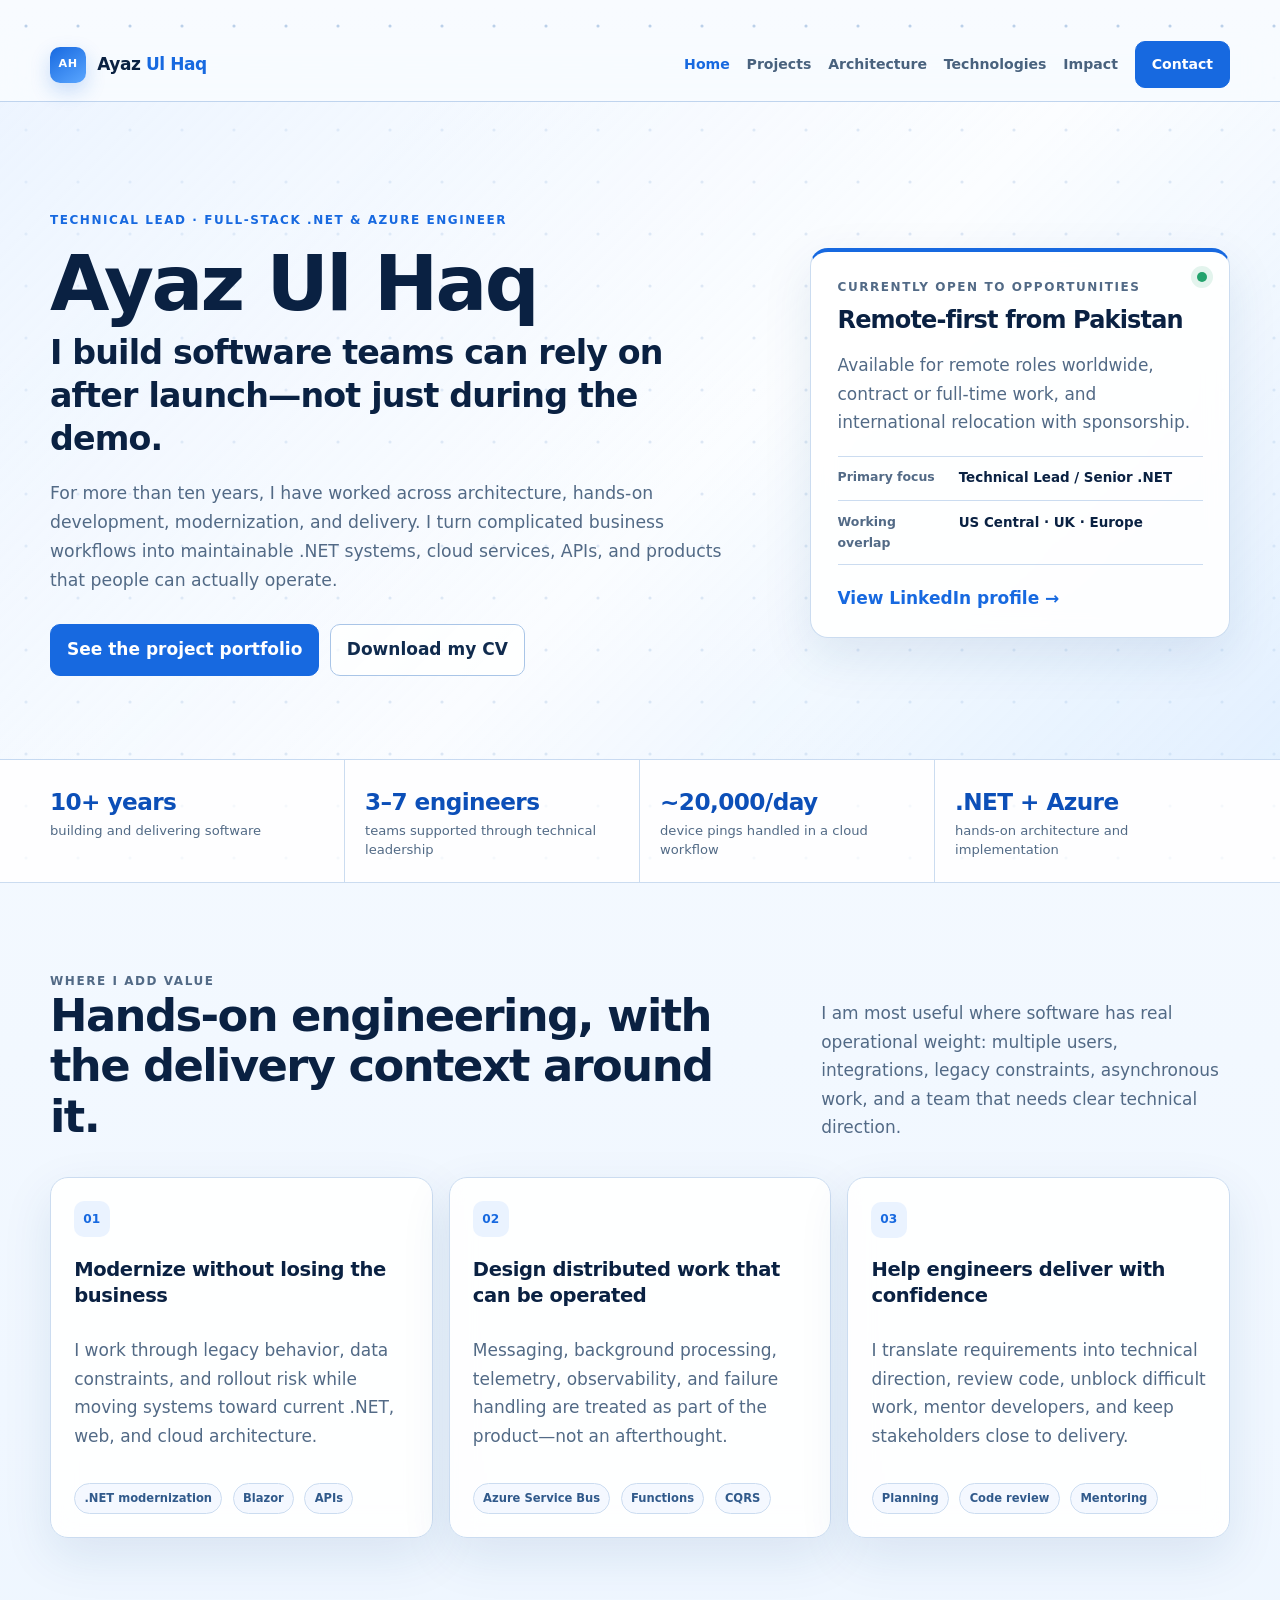
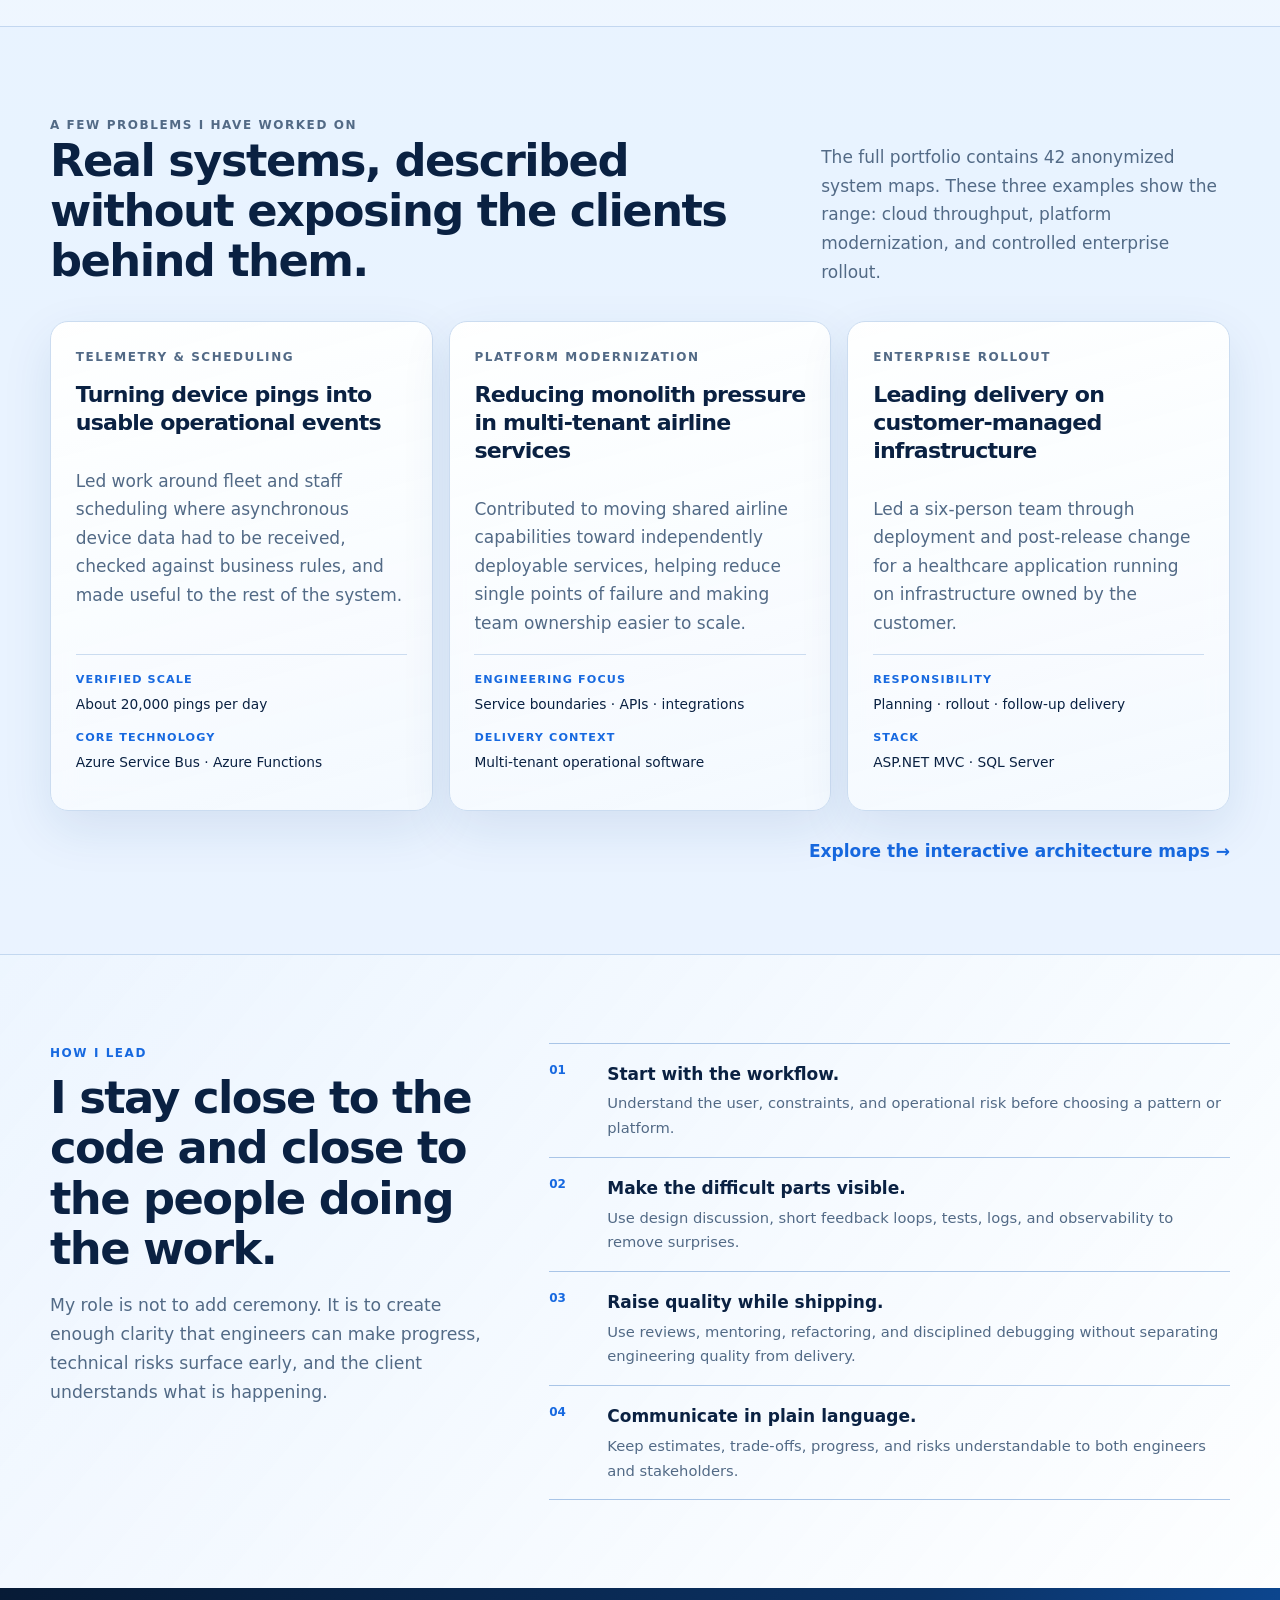
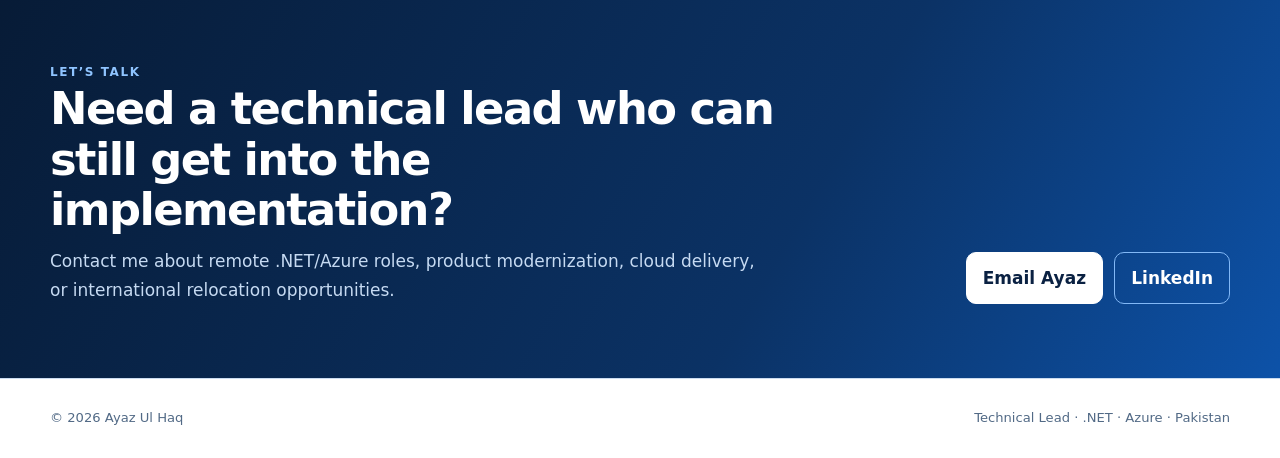
==== index.html @ d876f429 "Publish blue portfolio redesign and linked diagrams Add the evidence-led homepage, functional projec" ====
<!doctype html>
<html lang="en">
<head>
  <meta charset="utf-8">
  <meta name="viewport" content="width=device-width,initial-scale=1">
  <meta name="description" content="Ayaz Ul Haq is a Technical Lead and full-stack .NET and Azure engineer with 10+ years of experience building business-critical software, cloud services, APIs, and modernized platforms.">
  <meta name="robots" content="index,follow,max-image-preview:large,max-snippet:-1,max-video-preview:-1">
  <link rel="canonical" href="https://ayazulhak.github.io/my-profile/">
  <meta property="og:type" content="profile"><meta property="og:title" content="Ayaz Ul Haq | Technical Lead, .NET & Azure"><meta property="og:description" content="Technical Lead and hands-on .NET/Azure engineer building reliable business systems and helping teams deliver them well."><meta property="og:url" content="https://ayazulhak.github.io/my-profile/">
  <meta name="twitter:card" content="summary"><meta name="twitter:title" content="Ayaz Ul Haq | Technical Lead, .NET & Azure"><meta name="twitter:description" content="Technical Lead and hands-on .NET/Azure engineer.">
  <title>Ayaz Ul Haq | Technical Lead, .NET & Azure Engineer</title>
  <link rel="stylesheet" href="styles.css?v=20260831-blue7">
  <script type="application/ld+json">{"@context":"https://schema.org","@graph":[{"@type":"Person","@id":"https://ayazulhak.github.io/my-profile/#ayaz-ul-haq","name":"Ayaz Ul Haq","url":"https://ayazulhak.github.io/my-profile/","jobTitle":"Technical Lead | Full-Stack .NET & Azure Engineer","description":"Technical Lead and full-stack software engineer with 10+ years of experience in .NET, Azure, APIs, event-driven systems, and software delivery.","knowsAbout":["C#",".NET","ASP.NET Core","Azure","Azure Functions","Azure Service Bus","REST APIs","Microservices","Blazor","Software Architecture","Technical Leadership"],"sameAs":["https://www.linkedin.com/in/ayaz-ul-haq","https://github.com/Ayazulhak"]},{"@type":"ProfilePage","@id":"https://ayazulhak.github.io/my-profile/#profile","url":"https://ayazulhak.github.io/my-profile/","name":"Ayaz Ul Haq | Technical Lead, .NET & Azure Engineer","mainEntity":{"@id":"https://ayazulhak.github.io/my-profile/#ayaz-ul-haq"}}]}</script>
</head>
<body>
  <a class="skip" href="#main">Skip to content</a>
  <nav class="nav" aria-label="Primary navigation"><div class="wrap nav-in"><a class="brand" href="index.html"><span class="brand-mark">AH</span><span>Ayaz <b>Ul Haq</b></span></a><div class="links"><a aria-current="page" href="index.html">Home</a><a href="projects.html">Projects</a><a href="architecture.html">Architecture</a><a href="technologies.html">Technologies</a><a href="impact.html">Impact</a><a class="cta" href="#contact">Contact</a></div></div></nav>
  <main id="main">
    <header class="hero" id="top"><div class="wrap hero-grid">
      <div class="hero-copy"><p class="eyebrow">Technical Lead · Full-Stack .NET &amp; Azure Engineer</p><h1>Ayaz Ul Haq</h1><p class="hero-statement">I build software teams can rely on after launch—not just during the demo.</p><p class="lead">For more than ten years, I have worked across architecture, hands-on development, modernization, and delivery. I turn complicated business workflows into maintainable .NET systems, cloud services, APIs, and products that people can actually operate.</p><div class="actions"><a class="button" href="projects.html">See the project portfolio</a><a class="button ghost" href="Ayaz_Ul_Haq_CV.pdf" download>Download my CV</a></div></div>
      <aside class="availability-card"><span class="availability-dot"></span><p class="kicker">Currently open to opportunities</p><h2>Remote-first from Pakistan</h2><p>Available for remote roles worldwide, contract or full-time work, and international relocation with sponsorship.</p><dl><div><dt>Primary focus</dt><dd>Technical Lead / Senior .NET</dd></div><div><dt>Working overlap</dt><dd>US Central · UK · Europe</dd></div></dl><a href="https://www.linkedin.com/in/ayaz-ul-haq" target="_blank" rel="me noopener">View LinkedIn profile →</a></aside>
    </div></header>
    <section class="proof" aria-label="Career highlights"><div class="wrap proof-grid"><div class="proof-item"><strong>10+ years</strong><span>building and delivering software</span></div><div class="proof-item"><strong>3–7 engineers</strong><span>teams supported through technical leadership</span></div><div class="proof-item"><strong>~20,000/day</strong><span>device pings handled in a cloud workflow</span></div><div class="proof-item"><strong>.NET + Azure</strong><span>hands-on architecture and implementation</span></div></div></section>
    <section class="section" id="expertise"><div class="wrap"><div class="section-head"><div><p class="eyebrow">Where I add value</p><h2>Hands-on engineering, with the delivery context around it.</h2></div><p>I am most useful where software has real operational weight: multiple users, integrations, legacy constraints, asynchronous work, and a team that needs clear technical direction.</p></div><div class="grid-3"><article class="card capability-card"><span class="card-index">01</span><h3>Modernize without losing the business</h3><p>I work through legacy behavior, data constraints, and rollout risk while moving systems toward current .NET, web, and cloud architecture.</p><div class="tags"><span class="tag">.NET modernization</span><span class="tag">Blazor</span><span class="tag">APIs</span></div></article><article class="card capability-card"><span class="card-index">02</span><h3>Design distributed work that can be operated</h3><p>Messaging, background processing, telemetry, observability, and failure handling are treated as part of the product—not an afterthought.</p><div class="tags"><span class="tag">Azure Service Bus</span><span class="tag">Functions</span><span class="tag">CQRS</span></div></article><article class="card capability-card"><span class="card-index">03</span><h3>Help engineers deliver with confidence</h3><p>I translate requirements into technical direction, review code, unblock difficult work, mentor developers, and keep stakeholders close to delivery.</p><div class="tags"><span class="tag">Planning</span><span class="tag">Code review</span><span class="tag">Mentoring</span></div></article></div></div></section>
    <section class="section selected-work"><div class="wrap"><div class="section-head"><div><p class="eyebrow">A few problems I have worked on</p><h2>Real systems, described without exposing the clients behind them.</h2></div><p>The full portfolio contains 42 anonymized system maps. These three examples show the range: cloud throughput, platform modernization, and controlled enterprise rollout.</p></div><div class="work-grid"><article class="work-card"><p class="kicker">Telemetry &amp; scheduling</p><h3>Turning device pings into usable operational events</h3><p>Led work around fleet and staff scheduling where asynchronous device data had to be received, checked against business rules, and made useful to the rest of the system.</p><dl><dt>Verified scale</dt><dd>About 20,000 pings per day</dd><dt>Core technology</dt><dd>Azure Service Bus · Azure Functions</dd></dl></article><article class="work-card"><p class="kicker">Platform modernization</p><h3>Reducing monolith pressure in multi-tenant airline services</h3><p>Contributed to moving shared airline capabilities toward independently deployable services, helping reduce single points of failure and making team ownership easier to scale.</p><dl><dt>Engineering focus</dt><dd>Service boundaries · APIs · integrations</dd><dt>Delivery context</dt><dd>Multi-tenant operational software</dd></dl></article><article class="work-card"><p class="kicker">Enterprise rollout</p><h3>Leading delivery on customer-managed infrastructure</h3><p>Led a six-person team through deployment and post-release change for a healthcare application running on infrastructure owned by the customer.</p><dl><dt>Responsibility</dt><dd>Planning · rollout · follow-up delivery</dd><dt>Stack</dt><dd>ASP.NET MVC · SQL Server</dd></dl></article></div><div class="section-action"><a class="text-link" href="architecture.html">Explore the interactive architecture maps <span>→</span></a></div></div></section>
    <section class="section leadership"><div class="wrap leadership-grid"><div><p class="eyebrow">How I lead</p><h2>I stay close to the code and close to the people doing the work.</h2><p class="lead">My role is not to add ceremony. It is to create enough clarity that engineers can make progress, technical risks surface early, and the client understands what is happening.</p></div><ol class="principles"><li><span>01</span><div><strong>Start with the workflow.</strong><p>Understand the user, constraints, and operational risk before choosing a pattern or platform.</p></div></li><li><span>02</span><div><strong>Make the difficult parts visible.</strong><p>Use design discussion, short feedback loops, tests, logs, and observability to remove surprises.</p></div></li><li><span>03</span><div><strong>Raise quality while shipping.</strong><p>Use reviews, mentoring, refactoring, and disciplined debugging without separating engineering quality from delivery.</p></div></li><li><span>04</span><div><strong>Communicate in plain language.</strong><p>Keep estimates, trade-offs, progress, and risks understandable to both engineers and stakeholders.</p></div></li></ol></div></section>
    <section class="contact" id="contact"><div class="wrap contact-in"><div><p class="eyebrow">Let’s talk</p><h2>Need a technical lead who can still get into the implementation?</h2><p>Contact me about remote .NET/Azure roles, product modernization, cloud delivery, or international relocation opportunities.</p></div><div class="contact-actions"><a class="button light" href="mailto:ayyazulhak@gmail.com">Email Ayaz</a><a class="button outline-light" href="https://www.linkedin.com/in/ayaz-ul-haq" target="_blank" rel="me noopener">LinkedIn</a></div></div></section>
  </main>
  <footer class="footer"><div class="wrap footer-in"><span>© <span data-year></span> Ayaz Ul Haq</span><span>Technical Lead · .NET · Azure · Pakistan</span></div></footer>
  <script src="site.js?v=20260831-blue7"></script>
</body>
</html>
---- styles.css ----
:root{--navy:#0a2142;--ink:#102b4e;--muted:#526a86;--blue:#1769e0;--blue-dark:#0c4fb8;--sky:#eaf3ff;--ice:#f6faff;--paper:rgba(255,255,255,.9);--line:#cbdcf0;--line-strong:#a9c5e7;--max:1180px;--shadow:0 18px 50px rgba(22,72,132,.1)}
*{box-sizing:border-box}html{scroll-behavior:smooth}body{margin:0;background:linear-gradient(180deg,#f8fbff 0%,#eef6ff 48%,#f8fbff 100%);color:var(--ink);font:17px/1.68 Inter,ui-sans-serif,system-ui,-apple-system,"Segoe UI",sans-serif}body>*:not(.cursor-field){position:relative;z-index:1}a{color:inherit;text-decoration:none}button,input,select{font:inherit}.wrap{width:min(var(--max),calc(100% - 40px));margin:auto}.skip{position:absolute;left:-9999px}.skip:focus{left:1rem;top:1rem;background:#fff;padding:.7rem;z-index:20}.cursor-field{position:fixed;inset:0;width:100%;height:100%;z-index:0;pointer-events:none;opacity:.68}.nav{position:sticky;top:0;z-index:10!important;background:rgba(248,251,255,.88);border-bottom:1px solid rgba(169,197,231,.7);backdrop-filter:blur(16px)}.nav-in{min-height:72px;display:flex;align-items:center;justify-content:space-between;gap:1.4rem}.brand{display:flex;align-items:center;gap:.7rem;color:var(--navy);font-weight:850;letter-spacing:-.025em}.brand b,.eyebrow,.kicker{color:var(--blue)}.brand-mark{display:grid;place-items:center;width:36px;aspect-ratio:1;border-radius:10px;background:linear-gradient(145deg,var(--blue),#5aa6ff);color:#fff;font-size:.7rem;font-weight:900;letter-spacing:.05em;box-shadow:0 8px 20px rgba(23,105,224,.22)}.links{display:flex;align-items:center;gap:1.05rem;color:#49627e;font-size:.88rem;font-weight:750}.links a:hover,.links [aria-current=page]{color:var(--blue)}.cta,.button{display:inline-flex;align-items:center;justify-content:center;min-height:46px;border:1px solid var(--blue);background:var(--blue);color:#fff;border-radius:10px;padding:.68rem 1rem;font-weight:820;cursor:pointer;transition:transform .18s ease,box-shadow .18s ease,background .18s ease}.button:hover,.cta:hover{transform:translateY(-2px);background:var(--blue-dark);box-shadow:0 10px 24px rgba(23,105,224,.2)}.button.ghost{background:rgba(255,255,255,.75);color:var(--ink);border-color:var(--line-strong)}.button.ghost:hover{background:#fff;color:var(--blue)}.hero,.page-hero{background:linear-gradient(135deg,rgba(234,243,255,.78),rgba(255,255,255,.5) 55%,rgba(220,237,255,.72));border-bottom:1px solid rgba(169,197,231,.58)}.hero{padding:6.8rem 0 5.2rem}.page-hero{padding:4.5rem 0 3.2rem}.hero-grid{display:grid;grid-template-columns:minmax(0,1.18fr) minmax(300px,.72fr);gap:4.5rem;align-items:center}.hero-copy{max-width:760px}.eyebrow,.kicker{margin:0 0 .65rem;font-size:.75rem;font-weight:900;letter-spacing:.13em;text-transform:uppercase}.hero h1,.page-hero h1,h2,h3{color:var(--navy);line-height:1.12;letter-spacing:-.035em}.hero h1{margin:.1rem 0 .35rem;font-size:clamp(3rem,6vw,4.9rem)}.hero-statement{max-width:760px;margin:0 0 1.15rem;color:var(--navy);font-size:clamp(1.45rem,2.6vw,2.25rem);font-weight:760;line-height:1.28;letter-spacing:-.025em}.page-hero h1{max-width:900px;margin:.15rem 0 1rem;font-size:clamp(2.45rem,5vw,3.9rem)}.page-hero p{max-width:820px}.lead,.page-hero p,.section-head p,.card p,.system-item p,.impact p,.availability-card p,.work-card p,.principles p{color:var(--muted)}.lead{font-size:1.08rem}.actions,.filter-row,.arch-controls,.tags{display:flex;flex-wrap:wrap;gap:.65rem}.actions{margin-top:1.8rem}.availability-card,.card,.architecture-shell,.work-card{background:var(--paper);border:1px solid var(--line);border-radius:18px;box-shadow:var(--shadow);backdrop-filter:blur(12px)}.availability-card{position:relative;padding:1.55rem 1.65rem;border-top:4px solid var(--blue)}.availability-dot{position:absolute;right:1.35rem;top:1.25rem;width:.65rem;height:.65rem;border-radius:50%;background:#23a36d;box-shadow:0 0 0 6px rgba(35,163,109,.12)}.availability-card h2{margin:.15rem 0 .8rem;font-size:1.5rem}.availability-card dl{margin:1.2rem 0;border-top:1px solid var(--line)}.availability-card dl div{display:grid;grid-template-columns:110px 1fr;gap:.7rem;padding:.65rem 0;border-bottom:1px solid var(--line)}.availability-card dt{color:var(--muted);font-size:.78rem;font-weight:800}.availability-card dd{margin:0;color:var(--navy);font-size:.84rem;font-weight:750}.availability-card a,.text-link{color:var(--blue);font-weight:820}.proof{background:rgba(255,255,255,.86);border-bottom:1px solid var(--line)}.proof-grid{display:grid;grid-template-columns:repeat(4,1fr)}.proof-item{padding:1.45rem 1.25rem;border-right:1px solid var(--line)}.proof-item:first-child{padding-left:0}.proof-item:last-child{border:0}.proof-item strong{display:block;color:var(--blue-dark);font-size:1.45rem;letter-spacing:-.025em}.proof-item span{display:block;color:var(--muted);font-size:.82rem;line-height:1.4}.section{padding:5.5rem 0}.section.selected-work{background:rgba(231,241,255,.72);border-block:1px solid rgba(169,197,231,.6)}.section.leadership{background:linear-gradient(130deg,rgba(236,245,255,.88),rgba(255,255,255,.72))}.section.alt{background:rgba(231,241,255,.7)}.section-head{display:grid;grid-template-columns:minmax(0,1.15fr) minmax(280px,.65fr);gap:3rem;align-items:end;margin-bottom:2.2rem}.section-head h2{max-width:760px;margin:0;font-size:clamp(1.9rem,3.5vw,2.8rem)}.section-head p{max-width:480px;margin:0}.grid-3,.project-grid{display:grid;grid-template-columns:repeat(3,1fr);gap:1rem}.card{padding:1.45rem}.card h3{margin:.25rem 0 .7rem;font-size:1.22rem;line-height:1.3;letter-spacing:-.02em}.card-index{display:inline-grid;place-items:center;width:36px;height:36px;margin-bottom:1rem;border-radius:10px;background:var(--sky);color:var(--blue);font-size:.76rem;font-weight:900}.capability-card{min-height:280px;display:flex;flex-direction:column}.capability-card .tags{margin-top:auto;padding-top:1rem}.tag{padding:.3rem .58rem;border-radius:100px;background:#f4f8ff;border:1px solid var(--line);color:#315a8b;font-size:.72rem;font-weight:750}.work-grid{display:grid;grid-template-columns:repeat(3,1fr);gap:1rem}.work-card{display:flex;flex-direction:column;min-height:390px;padding:1.55rem;background:linear-gradient(165deg,rgba(255,255,255,.96),rgba(245,250,255,.9))}.work-card h3{margin:.2rem 0 .8rem;font-size:1.38rem;line-height:1.27}.work-card dl{margin:auto 0 0;padding-top:1rem;border-top:1px solid var(--line)}.work-card dt{color:var(--blue);font-size:.7rem;font-weight:900;letter-spacing:.1em;text-transform:uppercase}.work-card dd{margin:.2rem 0 .75rem;color:var(--navy);font-size:.86rem}.section-action{margin-top:1.6rem;text-align:right}.text-link span{display:inline-block;transition:transform .18s}.text-link:hover span{transform:translateX(4px)}.leadership-grid{display:grid;grid-template-columns:.78fr 1.22fr;gap:4rem}.leadership-grid h2{margin:.2rem 0 1rem;font-size:clamp(1.9rem,3.6vw,2.8rem)}.principles{margin:0;padding:0;list-style:none;border-top:1px solid var(--line-strong)}.principles li{display:grid;grid-template-columns:42px 1fr;gap:1rem;padding:1rem 0;border-bottom:1px solid var(--line-strong)}.principles>li>span{color:var(--blue);font-size:.75rem;font-weight:900}.principles strong{color:var(--navy)}.principles p{margin:.2rem 0 0;font-size:.92rem}.contact{padding:4.6rem 0;background:linear-gradient(120deg,#071b36,#0b3265 62%,#0d52a8);color:#fff}.contact .eyebrow{color:#8fc4ff}.contact h2{max-width:760px;margin:.15rem 0 .75rem;color:#fff;font-size:clamp(1.9rem,3.8vw,2.8rem)}.contact p{max-width:720px;margin:0;color:#c6daf2}.contact-in{display:flex;justify-content:space-between;align-items:end;gap:2rem}.contact-actions{display:flex;gap:.7rem;flex-shrink:0}.button.light{background:#fff;border-color:#fff;color:var(--navy)}.button.outline-light{background:transparent;border-color:#82b8f6;color:#fff}.filter{border:1px solid var(--line-strong);background:rgba(255,255,255,.82);border-radius:99px;padding:.48rem .75rem;color:var(--muted);font-weight:800;cursor:pointer}.filter.active,.filter:hover{background:var(--blue);color:#fff;border-color:var(--blue)}.project{min-height:205px}.project[hidden]{display:none}.number{color:var(--blue);font-size:2.4rem;font-weight:900}.architecture-shell{padding:1.25rem}.system-list{display:grid}.system-item{display:grid;grid-template-columns:42px 1fr auto;gap:1rem;align-items:center;padding:1rem;border-bottom:1px solid var(--line)}.system-item p{margin:.15rem 0 0}.kind{color:var(--blue);font-size:.72rem;font-weight:900;text-transform:uppercase}.tech-grid{display:grid;grid-template-columns:repeat(2,1fr);gap:1rem}.tech-card ul{padding-left:1.1rem;color:var(--muted)}.impact-grid{display:grid;grid-template-columns:repeat(4,1fr);gap:1rem}.impact{padding:1.25rem;border-left:3px solid var(--blue);background:rgba(255,255,255,.86);border-radius:0 12px 12px 0}.impact strong{display:block;color:var(--navy)}.footer{padding:1.8rem 0;border-top:1px solid var(--line);background:rgba(255,255,255,.9);color:var(--muted);font-size:.82rem}.footer-in{display:flex;justify-content:space-between;gap:1rem;flex-wrap:wrap}
@media(max-width:900px){.links{max-width:66vw;overflow-x:auto;padding:.4rem 0;white-space:nowrap}.hero-grid,.section-head,.leadership-grid{grid-template-columns:1fr;gap:2rem}.proof-grid,.grid-3,.project-grid,.work-grid,.impact-grid{grid-template-columns:repeat(2,1fr)}.proof-item:nth-child(2){border-right:0}.proof-item:nth-child(-n+2){border-bottom:1px solid var(--line)}.section-head p{max-width:700px}.contact-in{display:block}.contact-actions{margin-top:1.4rem}.work-card{min-height:350px}}
@media(max-width:600px){body{font-size:16px}.wrap{width:min(100% - 28px,var(--max))}.nav-in{min-height:64px}.brand>span:last-child{display:none}.links{max-width:calc(100vw - 78px);gap:.85rem}.links .cta{min-height:38px;padding:.4rem .65rem}.hero{padding:4.5rem 0 3.5rem}.page-hero{padding:3.7rem 0 2.7rem}.hero h1{font-size:3rem}.hero-statement{font-size:1.45rem}.section{padding:4rem 0}.proof-grid,.grid-3,.project-grid,.work-grid,.tech-grid,.impact-grid{grid-template-columns:1fr}.proof-item,.proof-item:nth-child(2){padding:1rem 0;border-right:0;border-bottom:1px solid var(--line)}.proof-item:last-child{border-bottom:0}.capability-card,.work-card{min-height:auto}.contact-actions{flex-direction:column}.contact-actions .button{width:100%}.section-action{text-align:left}.system-item{grid-template-columns:36px 1fr}.kind{display:none}}
@media(prefers-reduced-motion:reduce){*,*::before,*::after{animation:none!important;transition:none!important}html{scroll-behavior:auto}.cursor-field{opacity:.45}}
.brand{white-space:nowrap;flex-shrink:0}.brand:not(:has(.brand-mark))::before{content:"AH";display:grid;place-items:center;width:36px;aspect-ratio:1;border-radius:10px;background:linear-gradient(145deg,var(--blue),#5aa6ff);color:#fff;font-size:.7rem;font-weight:900;letter-spacing:.05em;box-shadow:0 8px 20px rgba(23,105,224,.22)}.page-hero h1{font-size:clamp(2.25rem,4.4vw,3.35rem)}
@media(max-width:600px){.page-hero h1{font-size:2.15rem}.brand:not(:has(.brand-mark))::before{width:32px}.brand:not(:has(.brand-mark)){font-size:0}.brand:not(:has(.brand-mark)) b{display:none}}
.cursor-field{opacity:.9}
a.project{display:block;color:inherit;cursor:pointer;transition:transform .2s ease,border-color .2s ease,box-shadow .2s ease}a.project:hover{transform:translateY(-4px);border-color:#8ab7ed;box-shadow:0 22px 48px rgba(22,72,132,.16)}a.project:focus-visible{outline:3px solid rgba(23,105,224,.42);outline-offset:3px}
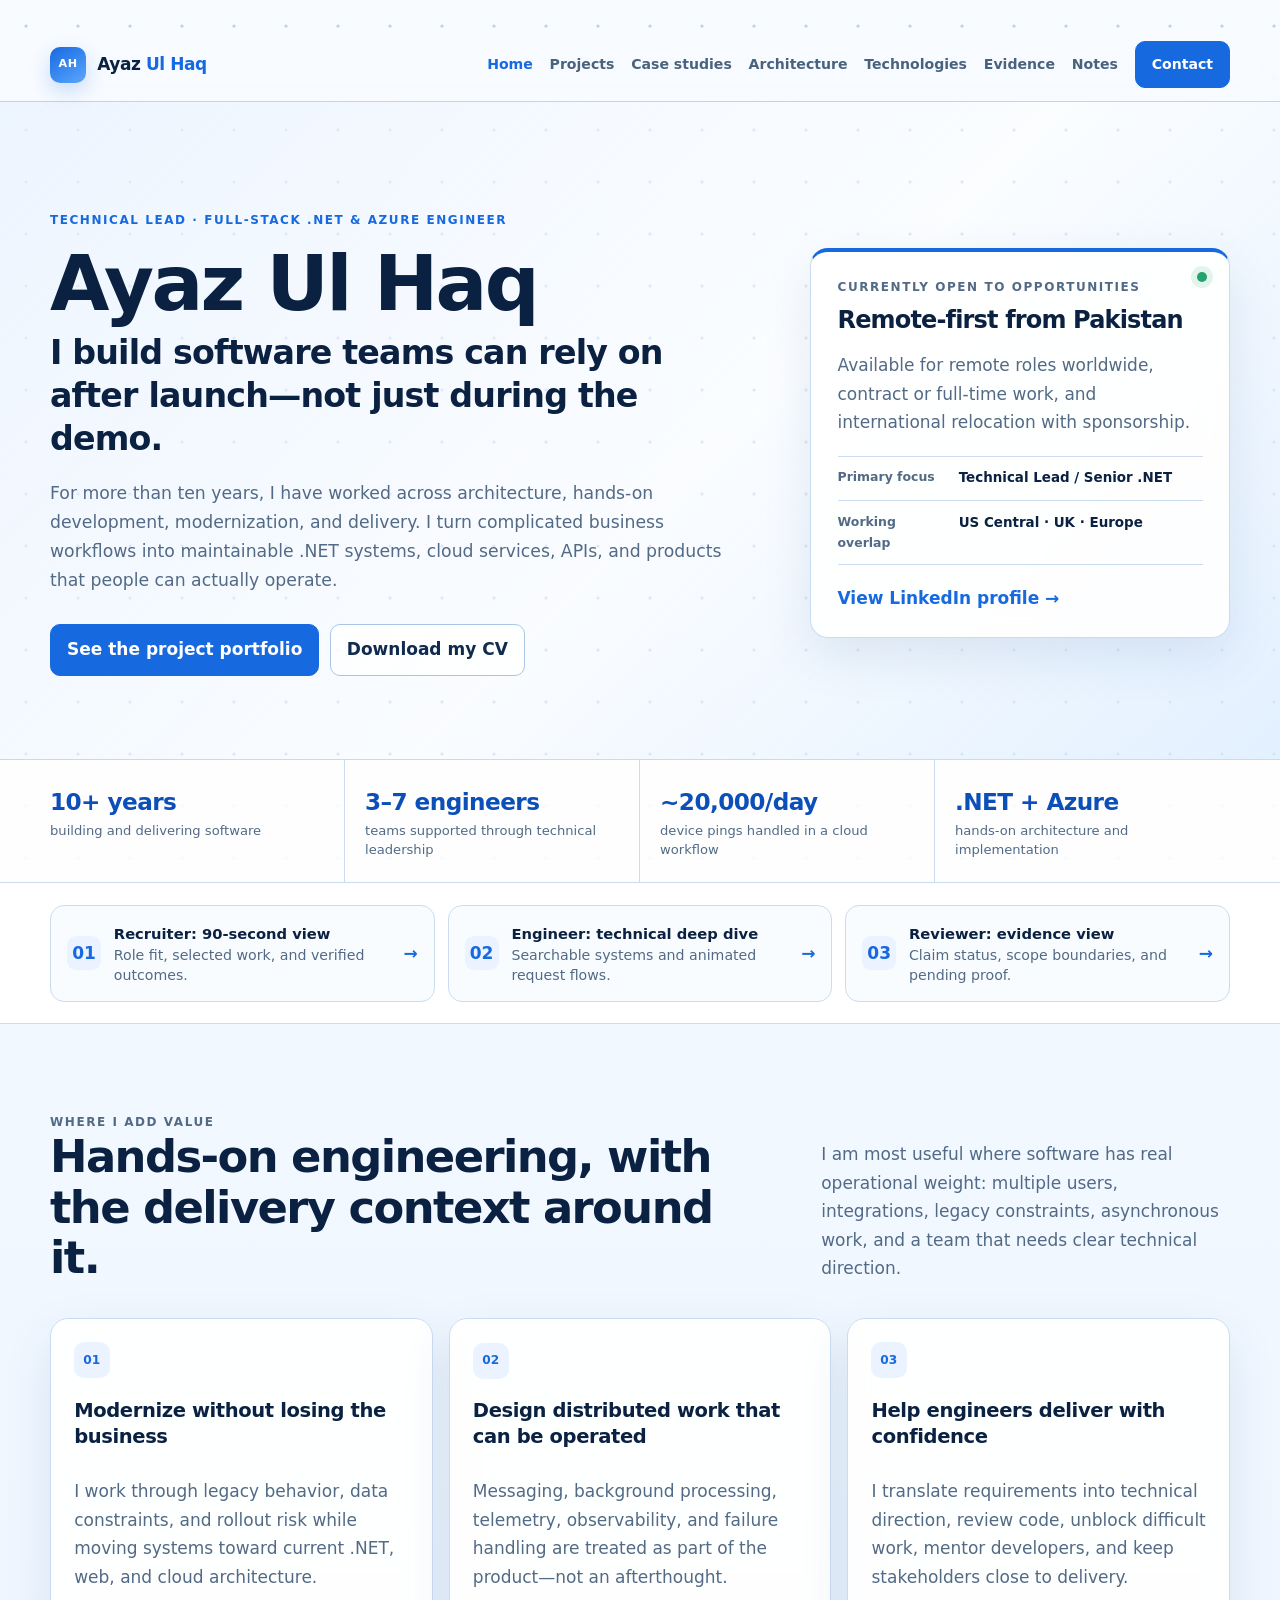
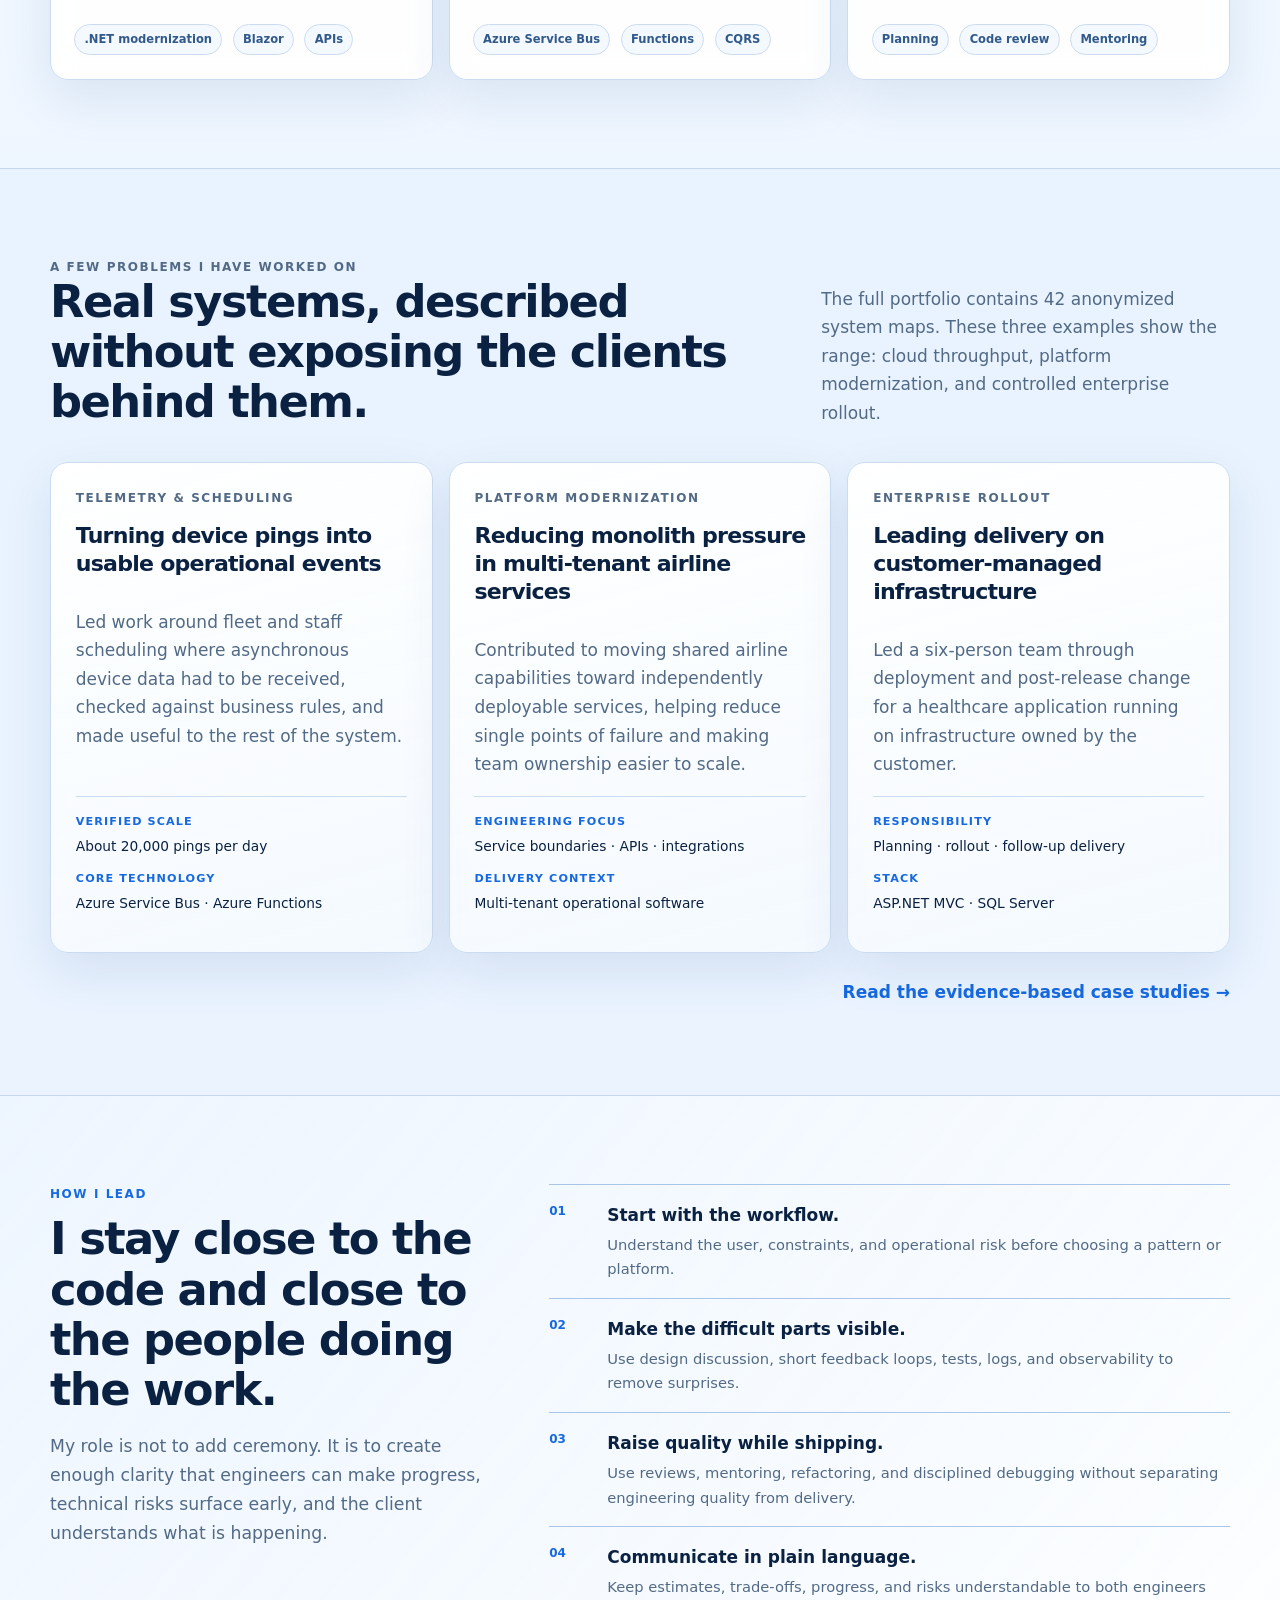
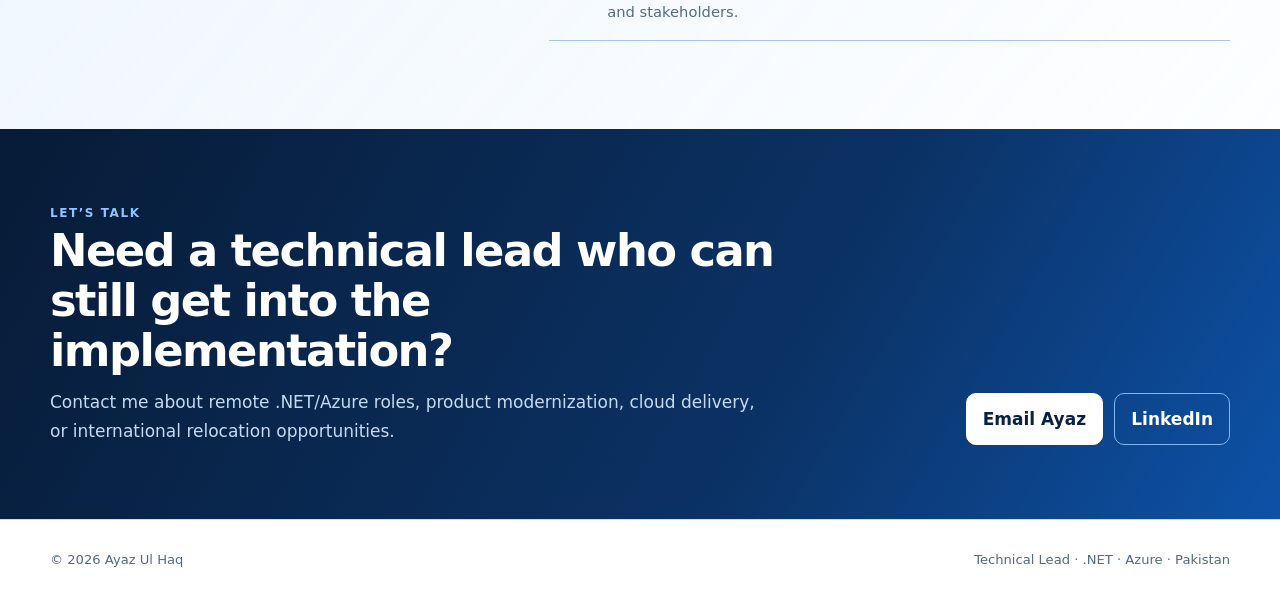
==== commit 8b97c746: "Improve portfolio structure, evidence, and responsive UX Add evidence-led case studies, mobile navig" ====
--- a/index.html
+++ b/index.html
@@ -5,28 +5,29 @@
   <meta name="viewport" content="width=device-width,initial-scale=1">
   <meta name="description" content="Ayaz Ul Haq is a Technical Lead and full-stack .NET and Azure engineer with 10+ years of experience building business-critical software, cloud services, APIs, and modernized platforms.">
   <meta name="robots" content="index,follow,max-image-preview:large,max-snippet:-1,max-video-preview:-1">
-  <link rel="canonical" href="https://ayazulhak.github.io/my-profile/">
-  <meta property="og:type" content="profile"><meta property="og:title" content="Ayaz Ul Haq | Technical Lead, .NET & Azure"><meta property="og:description" content="Technical Lead and hands-on .NET/Azure engineer building reliable business systems and helping teams deliver them well."><meta property="og:url" content="https://ayazulhak.github.io/my-profile/">
+  <link rel="canonical" href="https://ayazulhaq.com/">
+  <meta property="og:type" content="profile"><meta property="og:title" content="Ayaz Ul Haq | Technical Lead, .NET & Azure"><meta property="og:description" content="Technical Lead and hands-on .NET/Azure engineer building reliable business systems and helping teams deliver them well."><meta property="og:url" content="https://ayazulhaq.com/">
   <meta name="twitter:card" content="summary"><meta name="twitter:title" content="Ayaz Ul Haq | Technical Lead, .NET & Azure"><meta name="twitter:description" content="Technical Lead and hands-on .NET/Azure engineer.">
   <title>Ayaz Ul Haq | Technical Lead, .NET & Azure Engineer</title>
-  <link rel="stylesheet" href="styles.css?v=20260831-blue7">
-  <script type="application/ld+json">{"@context":"https://schema.org","@graph":[{"@type":"Person","@id":"https://ayazulhak.github.io/my-profile/#ayaz-ul-haq","name":"Ayaz Ul Haq","url":"https://ayazulhak.github.io/my-profile/","jobTitle":"Technical Lead | Full-Stack .NET & Azure Engineer","description":"Technical Lead and full-stack software engineer with 10+ years of experience in .NET, Azure, APIs, event-driven systems, and software delivery.","knowsAbout":["C#",".NET","ASP.NET Core","Azure","Azure Functions","Azure Service Bus","REST APIs","Microservices","Blazor","Software Architecture","Technical Leadership"],"sameAs":["https://www.linkedin.com/in/ayaz-ul-haq","https://github.com/Ayazulhak"]},{"@type":"ProfilePage","@id":"https://ayazulhak.github.io/my-profile/#profile","url":"https://ayazulhak.github.io/my-profile/","name":"Ayaz Ul Haq | Technical Lead, .NET & Azure Engineer","mainEntity":{"@id":"https://ayazulhak.github.io/my-profile/#ayaz-ul-haq"}}]}</script>
+  <link rel="stylesheet" href="styles.css?v=20260901-portfolio1">
+  <script type="application/ld+json">{"@context":"https://schema.org","@graph":[{"@type":"Person","@id":"https://ayazulhaq.com/#ayaz-ul-haq","name":"Ayaz Ul Haq","url":"https://ayazulhaq.com/","jobTitle":"Technical Lead | Full-Stack .NET & Azure Engineer","description":"Technical Lead and full-stack software engineer with 10+ years of experience in .NET, Azure, APIs, event-driven systems, and software delivery.","knowsAbout":["C#",".NET","ASP.NET Core","Azure","Azure Functions","Azure Service Bus","REST APIs","Microservices","Blazor","Software Architecture","Technical Leadership"],"sameAs":["https://www.linkedin.com/in/ayaz-ul-haq","https://github.com/Ayazulhak"]},{"@type":"ProfilePage","@id":"https://ayazulhaq.com/#profile","url":"https://ayazulhaq.com/","name":"Ayaz Ul Haq | Technical Lead, .NET & Azure Engineer","mainEntity":{"@id":"https://ayazulhaq.com/#ayaz-ul-haq"}}]}</script>
 </head>
 <body>
   <a class="skip" href="#main">Skip to content</a>
-  <nav class="nav" aria-label="Primary navigation"><div class="wrap nav-in"><a class="brand" href="index.html"><span class="brand-mark">AH</span><span>Ayaz <b>Ul Haq</b></span></a><div class="links"><a aria-current="page" href="index.html">Home</a><a href="projects.html">Projects</a><a href="architecture.html">Architecture</a><a href="technologies.html">Technologies</a><a href="impact.html">Impact</a><a class="cta" href="#contact">Contact</a></div></div></nav>
+  <nav class="nav" aria-label="Primary navigation"><div class="wrap nav-in"><a class="brand" href="index.html"><span class="brand-mark">AH</span><span>Ayaz <b>Ul Haq</b></span></a><div class="links"><a aria-current="page" href="index.html">Home</a><a href="projects.html">Projects</a><a href="case-studies.html">Case studies</a><a href="architecture.html">Architecture</a><a href="technologies.html">Technologies</a><a href="impact.html">Evidence</a><a href="notes.html">Notes</a><a class="cta" href="#contact">Contact</a></div></div></nav>
   <main id="main">
     <header class="hero" id="top"><div class="wrap hero-grid">
       <div class="hero-copy"><p class="eyebrow">Technical Lead · Full-Stack .NET &amp; Azure Engineer</p><h1>Ayaz Ul Haq</h1><p class="hero-statement">I build software teams can rely on after launch—not just during the demo.</p><p class="lead">For more than ten years, I have worked across architecture, hands-on development, modernization, and delivery. I turn complicated business workflows into maintainable .NET systems, cloud services, APIs, and products that people can actually operate.</p><div class="actions"><a class="button" href="projects.html">See the project portfolio</a><a class="button ghost" href="Ayaz_Ul_Haq_CV.pdf" download>Download my CV</a></div></div>
       <aside class="availability-card"><span class="availability-dot"></span><p class="kicker">Currently open to opportunities</p><h2>Remote-first from Pakistan</h2><p>Available for remote roles worldwide, contract or full-time work, and international relocation with sponsorship.</p><dl><div><dt>Primary focus</dt><dd>Technical Lead / Senior .NET</dd></div><div><dt>Working overlap</dt><dd>US Central · UK · Europe</dd></div></dl><a href="https://www.linkedin.com/in/ayaz-ul-haq" target="_blank" rel="me noopener">View LinkedIn profile →</a></aside>
     </div></header>
     <section class="proof" aria-label="Career highlights"><div class="wrap proof-grid"><div class="proof-item"><strong>10+ years</strong><span>building and delivering software</span></div><div class="proof-item"><strong>3–7 engineers</strong><span>teams supported through technical leadership</span></div><div class="proof-item"><strong>~20,000/day</strong><span>device pings handled in a cloud workflow</span></div><div class="proof-item"><strong>.NET + Azure</strong><span>hands-on architecture and implementation</span></div></div></section>
+    <section class="audience-paths" aria-label="Choose a portfolio route"><div class="wrap audience-grid"><a class="audience-card" href="case-studies.html"><span>01</span><span><strong>Recruiter: 90-second view</strong><small>Role fit, selected work, and verified outcomes.</small></span><span>→</span></a><a class="audience-card" href="architecture.html"><span>02</span><span><strong>Engineer: technical deep dive</strong><small>Searchable systems and animated request flows.</small></span><span>→</span></a><a class="audience-card" href="impact.html"><span>03</span><span><strong>Reviewer: evidence view</strong><small>Claim status, scope boundaries, and pending proof.</small></span><span>→</span></a></div></section>
     <section class="section" id="expertise"><div class="wrap"><div class="section-head"><div><p class="eyebrow">Where I add value</p><h2>Hands-on engineering, with the delivery context around it.</h2></div><p>I am most useful where software has real operational weight: multiple users, integrations, legacy constraints, asynchronous work, and a team that needs clear technical direction.</p></div><div class="grid-3"><article class="card capability-card"><span class="card-index">01</span><h3>Modernize without losing the business</h3><p>I work through legacy behavior, data constraints, and rollout risk while moving systems toward current .NET, web, and cloud architecture.</p><div class="tags"><span class="tag">.NET modernization</span><span class="tag">Blazor</span><span class="tag">APIs</span></div></article><article class="card capability-card"><span class="card-index">02</span><h3>Design distributed work that can be operated</h3><p>Messaging, background processing, telemetry, observability, and failure handling are treated as part of the product—not an afterthought.</p><div class="tags"><span class="tag">Azure Service Bus</span><span class="tag">Functions</span><span class="tag">CQRS</span></div></article><article class="card capability-card"><span class="card-index">03</span><h3>Help engineers deliver with confidence</h3><p>I translate requirements into technical direction, review code, unblock difficult work, mentor developers, and keep stakeholders close to delivery.</p><div class="tags"><span class="tag">Planning</span><span class="tag">Code review</span><span class="tag">Mentoring</span></div></article></div></div></section>
-    <section class="section selected-work"><div class="wrap"><div class="section-head"><div><p class="eyebrow">A few problems I have worked on</p><h2>Real systems, described without exposing the clients behind them.</h2></div><p>The full portfolio contains 42 anonymized system maps. These three examples show the range: cloud throughput, platform modernization, and controlled enterprise rollout.</p></div><div class="work-grid"><article class="work-card"><p class="kicker">Telemetry &amp; scheduling</p><h3>Turning device pings into usable operational events</h3><p>Led work around fleet and staff scheduling where asynchronous device data had to be received, checked against business rules, and made useful to the rest of the system.</p><dl><dt>Verified scale</dt><dd>About 20,000 pings per day</dd><dt>Core technology</dt><dd>Azure Service Bus · Azure Functions</dd></dl></article><article class="work-card"><p class="kicker">Platform modernization</p><h3>Reducing monolith pressure in multi-tenant airline services</h3><p>Contributed to moving shared airline capabilities toward independently deployable services, helping reduce single points of failure and making team ownership easier to scale.</p><dl><dt>Engineering focus</dt><dd>Service boundaries · APIs · integrations</dd><dt>Delivery context</dt><dd>Multi-tenant operational software</dd></dl></article><article class="work-card"><p class="kicker">Enterprise rollout</p><h3>Leading delivery on customer-managed infrastructure</h3><p>Led a six-person team through deployment and post-release change for a healthcare application running on infrastructure owned by the customer.</p><dl><dt>Responsibility</dt><dd>Planning · rollout · follow-up delivery</dd><dt>Stack</dt><dd>ASP.NET MVC · SQL Server</dd></dl></article></div><div class="section-action"><a class="text-link" href="architecture.html">Explore the interactive architecture maps <span>→</span></a></div></div></section>
+    <section class="section selected-work"><div class="wrap"><div class="section-head"><div><p class="eyebrow">A few problems I have worked on</p><h2>Real systems, described without exposing the clients behind them.</h2></div><p>The full portfolio contains 42 anonymized system maps. These three examples show the range: cloud throughput, platform modernization, and controlled enterprise rollout.</p></div><div class="work-grid"><article class="work-card"><p class="kicker">Telemetry &amp; scheduling</p><h3>Turning device pings into usable operational events</h3><p>Led work around fleet and staff scheduling where asynchronous device data had to be received, checked against business rules, and made useful to the rest of the system.</p><dl><dt>Verified scale</dt><dd>About 20,000 pings per day</dd><dt>Core technology</dt><dd>Azure Service Bus · Azure Functions</dd></dl></article><article class="work-card"><p class="kicker">Platform modernization</p><h3>Reducing monolith pressure in multi-tenant airline services</h3><p>Contributed to moving shared airline capabilities toward independently deployable services, helping reduce single points of failure and making team ownership easier to scale.</p><dl><dt>Engineering focus</dt><dd>Service boundaries · APIs · integrations</dd><dt>Delivery context</dt><dd>Multi-tenant operational software</dd></dl></article><article class="work-card"><p class="kicker">Enterprise rollout</p><h3>Leading delivery on customer-managed infrastructure</h3><p>Led a six-person team through deployment and post-release change for a healthcare application running on infrastructure owned by the customer.</p><dl><dt>Responsibility</dt><dd>Planning · rollout · follow-up delivery</dd><dt>Stack</dt><dd>ASP.NET MVC · SQL Server</dd></dl></article></div><div class="section-action"><a class="text-link" href="case-studies.html">Read the evidence-based case studies <span>→</span></a></div></div></section>
     <section class="section leadership"><div class="wrap leadership-grid"><div><p class="eyebrow">How I lead</p><h2>I stay close to the code and close to the people doing the work.</h2><p class="lead">My role is not to add ceremony. It is to create enough clarity that engineers can make progress, technical risks surface early, and the client understands what is happening.</p></div><ol class="principles"><li><span>01</span><div><strong>Start with the workflow.</strong><p>Understand the user, constraints, and operational risk before choosing a pattern or platform.</p></div></li><li><span>02</span><div><strong>Make the difficult parts visible.</strong><p>Use design discussion, short feedback loops, tests, logs, and observability to remove surprises.</p></div></li><li><span>03</span><div><strong>Raise quality while shipping.</strong><p>Use reviews, mentoring, refactoring, and disciplined debugging without separating engineering quality from delivery.</p></div></li><li><span>04</span><div><strong>Communicate in plain language.</strong><p>Keep estimates, trade-offs, progress, and risks understandable to both engineers and stakeholders.</p></div></li></ol></div></section>
     <section class="contact" id="contact"><div class="wrap contact-in"><div><p class="eyebrow">Let’s talk</p><h2>Need a technical lead who can still get into the implementation?</h2><p>Contact me about remote .NET/Azure roles, product modernization, cloud delivery, or international relocation opportunities.</p></div><div class="contact-actions"><a class="button light" href="mailto:ayyazulhak@gmail.com">Email Ayaz</a><a class="button outline-light" href="https://www.linkedin.com/in/ayaz-ul-haq" target="_blank" rel="me noopener">LinkedIn</a></div></div></section>
   </main>
   <footer class="footer"><div class="wrap footer-in"><span>© <span data-year></span> Ayaz Ul Haq</span><span>Technical Lead · .NET · Azure · Pakistan</span></div></footer>
-  <script src="site.js?v=20260831-blue7"></script>
+  <script src="site.js?v=20260901-portfolio1"></script>
 </body>
 </html>
--- a/styles.css
+++ b/styles.css
@@ -2,8 +2,32 @@
 *{box-sizing:border-box}html{scroll-behavior:smooth}body{margin:0;background:linear-gradient(180deg,#f8fbff 0%,#eef6ff 48%,#f8fbff 100%);color:var(--ink);font:17px/1.68 Inter,ui-sans-serif,system-ui,-apple-system,"Segoe UI",sans-serif}body>*:not(.cursor-field){position:relative;z-index:1}a{color:inherit;text-decoration:none}button,input,select{font:inherit}.wrap{width:min(var(--max),calc(100% - 40px));margin:auto}.skip{position:absolute;left:-9999px}.skip:focus{left:1rem;top:1rem;background:#fff;padding:.7rem;z-index:20}.cursor-field{position:fixed;inset:0;width:100%;height:100%;z-index:0;pointer-events:none;opacity:.68}.nav{position:sticky;top:0;z-index:10!important;background:rgba(248,251,255,.88);border-bottom:1px solid rgba(169,197,231,.7);backdrop-filter:blur(16px)}.nav-in{min-height:72px;display:flex;align-items:center;justify-content:space-between;gap:1.4rem}.brand{display:flex;align-items:center;gap:.7rem;color:var(--navy);font-weight:850;letter-spacing:-.025em}.brand b,.eyebrow,.kicker{color:var(--blue)}.brand-mark{display:grid;place-items:center;width:36px;aspect-ratio:1;border-radius:10px;background:linear-gradient(145deg,var(--blue),#5aa6ff);color:#fff;font-size:.7rem;font-weight:900;letter-spacing:.05em;box-shadow:0 8px 20px rgba(23,105,224,.22)}.links{display:flex;align-items:center;gap:1.05rem;color:#49627e;font-size:.88rem;font-weight:750}.links a:hover,.links [aria-current=page]{color:var(--blue)}.cta,.button{display:inline-flex;align-items:center;justify-content:center;min-height:46px;border:1px solid var(--blue);background:var(--blue);color:#fff;border-radius:10px;padding:.68rem 1rem;font-weight:820;cursor:pointer;transition:transform .18s ease,box-shadow .18s ease,background .18s ease}.button:hover,.cta:hover{transform:translateY(-2px);background:var(--blue-dark);box-shadow:0 10px 24px rgba(23,105,224,.2)}.button.ghost{background:rgba(255,255,255,.75);color:var(--ink);border-color:var(--line-strong)}.button.ghost:hover{background:#fff;color:var(--blue)}.hero,.page-hero{background:linear-gradient(135deg,rgba(234,243,255,.78),rgba(255,255,255,.5) 55%,rgba(220,237,255,.72));border-bottom:1px solid rgba(169,197,231,.58)}.hero{padding:6.8rem 0 5.2rem}.page-hero{padding:4.5rem 0 3.2rem}.hero-grid{display:grid;grid-template-columns:minmax(0,1.18fr) minmax(300px,.72fr);gap:4.5rem;align-items:center}.hero-copy{max-width:760px}.eyebrow,.kicker{margin:0 0 .65rem;font-size:.75rem;font-weight:900;letter-spacing:.13em;text-transform:uppercase}.hero h1,.page-hero h1,h2,h3{color:var(--navy);line-height:1.12;letter-spacing:-.035em}.hero h1{margin:.1rem 0 .35rem;font-size:clamp(3rem,6vw,4.9rem)}.hero-statement{max-width:760px;margin:0 0 1.15rem;color:var(--navy);font-size:clamp(1.45rem,2.6vw,2.25rem);font-weight:760;line-height:1.28;letter-spacing:-.025em}.page-hero h1{max-width:900px;margin:.15rem 0 1rem;font-size:clamp(2.45rem,5vw,3.9rem)}.page-hero p{max-width:820px}.lead,.page-hero p,.section-head p,.card p,.system-item p,.impact p,.availability-card p,.work-card p,.principles p{color:var(--muted)}.lead{font-size:1.08rem}.actions,.filter-row,.arch-controls,.tags{display:flex;flex-wrap:wrap;gap:.65rem}.actions{margin-top:1.8rem}.availability-card,.card,.architecture-shell,.work-card{background:var(--paper);border:1px solid var(--line);border-radius:18px;box-shadow:var(--shadow);backdrop-filter:blur(12px)}.availability-card{position:relative;padding:1.55rem 1.65rem;border-top:4px solid var(--blue)}.availability-dot{position:absolute;right:1.35rem;top:1.25rem;width:.65rem;height:.65rem;border-radius:50%;background:#23a36d;box-shadow:0 0 0 6px rgba(35,163,109,.12)}.availability-card h2{margin:.15rem 0 .8rem;font-size:1.5rem}.availability-card dl{margin:1.2rem 0;border-top:1px solid var(--line)}.availability-card dl div{display:grid;grid-template-columns:110px 1fr;gap:.7rem;padding:.65rem 0;border-bottom:1px solid var(--line)}.availability-card dt{color:var(--muted);font-size:.78rem;font-weight:800}.availability-card dd{margin:0;color:var(--navy);font-size:.84rem;font-weight:750}.availability-card a,.text-link{color:var(--blue);font-weight:820}.proof{background:rgba(255,255,255,.86);border-bottom:1px solid var(--line)}.proof-grid{display:grid;grid-template-columns:repeat(4,1fr)}.proof-item{padding:1.45rem 1.25rem;border-right:1px solid var(--line)}.proof-item:first-child{padding-left:0}.proof-item:last-child{border:0}.proof-item strong{display:block;color:var(--blue-dark);font-size:1.45rem;letter-spacing:-.025em}.proof-item span{display:block;color:var(--muted);font-size:.82rem;line-height:1.4}.section{padding:5.5rem 0}.section.selected-work{background:rgba(231,241,255,.72);border-block:1px solid rgba(169,197,231,.6)}.section.leadership{background:linear-gradient(130deg,rgba(236,245,255,.88),rgba(255,255,255,.72))}.section.alt{background:rgba(231,241,255,.7)}.section-head{display:grid;grid-template-columns:minmax(0,1.15fr) minmax(280px,.65fr);gap:3rem;align-items:end;margin-bottom:2.2rem}.section-head h2{max-width:760px;margin:0;font-size:clamp(1.9rem,3.5vw,2.8rem)}.section-head p{max-width:480px;margin:0}.grid-3,.project-grid{display:grid;grid-template-columns:repeat(3,1fr);gap:1rem}.card{padding:1.45rem}.card h3{margin:.25rem 0 .7rem;font-size:1.22rem;line-height:1.3;letter-spacing:-.02em}.card-index{display:inline-grid;place-items:center;width:36px;height:36px;margin-bottom:1rem;border-radius:10px;background:var(--sky);color:var(--blue);font-size:.76rem;font-weight:900}.capability-card{min-height:280px;display:flex;flex-direction:column}.capability-card .tags{margin-top:auto;padding-top:1rem}.tag{padding:.3rem .58rem;border-radius:100px;background:#f4f8ff;border:1px solid var(--line);color:#315a8b;font-size:.72rem;font-weight:750}.work-grid{display:grid;grid-template-columns:repeat(3,1fr);gap:1rem}.work-card{display:flex;flex-direction:column;min-height:390px;padding:1.55rem;background:linear-gradient(165deg,rgba(255,255,255,.96),rgba(245,250,255,.9))}.work-card h3{margin:.2rem 0 .8rem;font-size:1.38rem;line-height:1.27}.work-card dl{margin:auto 0 0;padding-top:1rem;border-top:1px solid var(--line)}.work-card dt{color:var(--blue);font-size:.7rem;font-weight:900;letter-spacing:.1em;text-transform:uppercase}.work-card dd{margin:.2rem 0 .75rem;color:var(--navy);font-size:.86rem}.section-action{margin-top:1.6rem;text-align:right}.text-link span{display:inline-block;transition:transform .18s}.text-link:hover span{transform:translateX(4px)}.leadership-grid{display:grid;grid-template-columns:.78fr 1.22fr;gap:4rem}.leadership-grid h2{margin:.2rem 0 1rem;font-size:clamp(1.9rem,3.6vw,2.8rem)}.principles{margin:0;padding:0;list-style:none;border-top:1px solid var(--line-strong)}.principles li{display:grid;grid-template-columns:42px 1fr;gap:1rem;padding:1rem 0;border-bottom:1px solid var(--line-strong)}.principles>li>span{color:var(--blue);font-size:.75rem;font-weight:900}.principles strong{color:var(--navy)}.principles p{margin:.2rem 0 0;font-size:.92rem}.contact{padding:4.6rem 0;background:linear-gradient(120deg,#071b36,#0b3265 62%,#0d52a8);color:#fff}.contact .eyebrow{color:#8fc4ff}.contact h2{max-width:760px;margin:.15rem 0 .75rem;color:#fff;font-size:clamp(1.9rem,3.8vw,2.8rem)}.contact p{max-width:720px;margin:0;color:#c6daf2}.contact-in{display:flex;justify-content:space-between;align-items:end;gap:2rem}.contact-actions{display:flex;gap:.7rem;flex-shrink:0}.button.light{background:#fff;border-color:#fff;color:var(--navy)}.button.outline-light{background:transparent;border-color:#82b8f6;color:#fff}.filter{border:1px solid var(--line-strong);background:rgba(255,255,255,.82);border-radius:99px;padding:.48rem .75rem;color:var(--muted);font-weight:800;cursor:pointer}.filter.active,.filter:hover{background:var(--blue);color:#fff;border-color:var(--blue)}.project{min-height:205px}.project[hidden]{display:none}.number{color:var(--blue);font-size:2.4rem;font-weight:900}.architecture-shell{padding:1.25rem}.system-list{display:grid}.system-item{display:grid;grid-template-columns:42px 1fr auto;gap:1rem;align-items:center;padding:1rem;border-bottom:1px solid var(--line)}.system-item p{margin:.15rem 0 0}.kind{color:var(--blue);font-size:.72rem;font-weight:900;text-transform:uppercase}.tech-grid{display:grid;grid-template-columns:repeat(2,1fr);gap:1rem}.tech-card ul{padding-left:1.1rem;color:var(--muted)}.impact-grid{display:grid;grid-template-columns:repeat(4,1fr);gap:1rem}.impact{padding:1.25rem;border-left:3px solid var(--blue);background:rgba(255,255,255,.86);border-radius:0 12px 12px 0}.impact strong{display:block;color:var(--navy)}.footer{padding:1.8rem 0;border-top:1px solid var(--line);background:rgba(255,255,255,.9);color:var(--muted);font-size:.82rem}.footer-in{display:flex;justify-content:space-between;gap:1rem;flex-wrap:wrap}
 @media(max-width:900px){.links{max-width:66vw;overflow-x:auto;padding:.4rem 0;white-space:nowrap}.hero-grid,.section-head,.leadership-grid{grid-template-columns:1fr;gap:2rem}.proof-grid,.grid-3,.project-grid,.work-grid,.impact-grid{grid-template-columns:repeat(2,1fr)}.proof-item:nth-child(2){border-right:0}.proof-item:nth-child(-n+2){border-bottom:1px solid var(--line)}.section-head p{max-width:700px}.contact-in{display:block}.contact-actions{margin-top:1.4rem}.work-card{min-height:350px}}
 @media(max-width:600px){body{font-size:16px}.wrap{width:min(100% - 28px,var(--max))}.nav-in{min-height:64px}.brand>span:last-child{display:none}.links{max-width:calc(100vw - 78px);gap:.85rem}.links .cta{min-height:38px;padding:.4rem .65rem}.hero{padding:4.5rem 0 3.5rem}.page-hero{padding:3.7rem 0 2.7rem}.hero h1{font-size:3rem}.hero-statement{font-size:1.45rem}.section{padding:4rem 0}.proof-grid,.grid-3,.project-grid,.work-grid,.tech-grid,.impact-grid{grid-template-columns:1fr}.proof-item,.proof-item:nth-child(2){padding:1rem 0;border-right:0;border-bottom:1px solid var(--line)}.proof-item:last-child{border-bottom:0}.capability-card,.work-card{min-height:auto}.contact-actions{flex-direction:column}.contact-actions .button{width:100%}.section-action{text-align:left}.system-item{grid-template-columns:36px 1fr}.kind{display:none}}
+
+/* Searchable technology catalog */
+.tech-hero{background:radial-gradient(circle at 78% 20%,rgba(64,151,255,.18),transparent 28%),linear-gradient(135deg,rgba(234,243,255,.92),rgba(255,255,255,.58) 55%,rgba(220,237,255,.82))}
+.tech-toolbar{display:grid;grid-template-columns:minmax(260px,.7fr) minmax(0,1.3fr);gap:1rem 1.5rem;align-items:end;margin-bottom:1.5rem;padding:1.2rem;background:rgba(255,255,255,.9);border:1px solid var(--line);border-radius:18px;box-shadow:var(--shadow)}
+.field-like{display:grid;gap:.35rem}.field-like label,.toolbar-label{display:block;margin-bottom:.35rem;color:var(--navy);font-size:.72rem;font-weight:900;letter-spacing:.08em;text-transform:uppercase}
+.field-like input{width:100%;min-height:48px;padding:.7rem .85rem;border:1px solid var(--line-strong);border-radius:10px;background:#fff;color:var(--ink);outline:none}.field-like input:focus{border-color:var(--blue);box-shadow:0 0 0 4px rgba(23,105,224,.12)}
+.tech-result{grid-column:1/-1;margin:0;color:var(--muted);font-size:.82rem;font-weight:750}
+.technology-grid{display:grid;grid-template-columns:repeat(3,minmax(0,1fr));gap:1rem}
+.technology-card{display:grid;grid-template-columns:58px minmax(0,1fr);gap:1rem;align-items:start;min-height:184px;padding:1.25rem;background:rgba(255,255,255,.92);border:1px solid var(--line);border-radius:16px;box-shadow:0 8px 24px rgba(21,66,120,.07);transition:transform .18s ease,border-color .18s ease,box-shadow .18s ease}
+.technology-card:hover{transform:translateY(-3px);border-color:#9cc5f5;box-shadow:0 14px 32px rgba(21,66,120,.12)}.technology-card[hidden]{display:none}
+.technology-icon{display:grid;place-items:center;width:58px;height:58px;padding:8px;border:1px solid #d8e7f7;border-radius:14px;background:linear-gradient(145deg,#fff,#edf5ff)}.technology-icon img{display:block;max-width:100%;max-height:100%;object-fit:contain}
+.technology-icon.text-mark{padding:0;background:linear-gradient(145deg,#1769e0,#0b4ea9);border-color:#1769e0;color:#fff;font-size:1rem;font-weight:950;letter-spacing:-.03em}.technology-icon.syncfusion-mark{background:linear-gradient(145deg,#ed1c24,#a70e14)}.technology-icon.dapper-mark{background:linear-gradient(145deg,#ee6b2f,#b13a09)}.technology-icon.nh-mark{background:linear-gradient(145deg,#476f99,#223c5b)}.technology-icon.eventstore-mark{background:linear-gradient(145deg,#7447d5,#3c2383)}.technology-icon.test-mark,.technology-icon.moq-mark,.technology-icon.assertions-mark{background:linear-gradient(145deg,#168b73,#075947)}
+.technology-card h2{margin:.12rem 0 .45rem;font-size:1.12rem;line-height:1.25;letter-spacing:-.02em}.technology-card p{margin:0;color:var(--muted);font-size:.86rem;line-height:1.52}.technology-card .technology-area{margin:0 0 .22rem;color:var(--blue);font-size:.66rem;font-weight:900;letter-spacing:.085em;text-transform:uppercase}
+.limited-card{border-style:dashed;background:linear-gradient(145deg,rgba(255,255,255,.92),rgba(246,249,253,.94))}
+.icon-note{max-width:900px;margin:1.2rem 0 0;color:var(--muted);font-size:.78rem}
+.practice-grid{display:flex;flex-wrap:wrap;gap:.7rem}.practice-grid span{padding:.58rem .8rem;border:1px solid var(--line-strong);border-radius:10px;background:rgba(255,255,255,.82);color:var(--navy);font-size:.83rem;font-weight:780}
+@media(max-width:980px){.technology-grid{grid-template-columns:repeat(2,minmax(0,1fr))}.tech-toolbar{grid-template-columns:1fr}}
+@media(max-width:600px){.technology-grid{grid-template-columns:1fr}.technology-card{min-height:auto}.tech-toolbar{padding:1rem}.tech-toolbar .filter-row{gap:.45rem}.tech-toolbar .filter{padding:.42rem .62rem;font-size:.76rem}}
 @media(prefers-reduced-motion:reduce){*,*::before,*::after{animation:none!important;transition:none!important}html{scroll-behavior:auto}.cursor-field{opacity:.45}}
 .brand{white-space:nowrap;flex-shrink:0}.brand:not(:has(.brand-mark))::before{content:"AH";display:grid;place-items:center;width:36px;aspect-ratio:1;border-radius:10px;background:linear-gradient(145deg,var(--blue),#5aa6ff);color:#fff;font-size:.7rem;font-weight:900;letter-spacing:.05em;box-shadow:0 8px 20px rgba(23,105,224,.22)}.page-hero h1{font-size:clamp(2.25rem,4.4vw,3.35rem)}
 @media(max-width:600px){.page-hero h1{font-size:2.15rem}.brand:not(:has(.brand-mark))::before{width:32px}.brand:not(:has(.brand-mark)){font-size:0}.brand:not(:has(.brand-mark)) b{display:none}}
+
+/* 2026 portfolio clarity and accessibility pass */
+.menu-toggle{display:none;width:44px;height:44px;padding:10px;border:1px solid var(--line-strong);border-radius:10px;background:#fff;color:var(--navy);cursor:pointer}.menu-toggle span{display:block;height:2px;margin:5px 0;border-radius:2px;background:currentColor}.audience-paths{padding:1.35rem 0;background:#fff;border-bottom:1px solid var(--line)}.audience-grid{display:grid;grid-template-columns:repeat(3,1fr);gap:.8rem}.audience-card{display:grid;grid-template-columns:auto 1fr auto;gap:.8rem;align-items:center;padding:1rem;border:1px solid var(--line);border-radius:14px;background:#f9fcff;transition:.18s ease}.audience-card:hover{border-color:var(--blue);transform:translateY(-2px);box-shadow:var(--shadow)}.audience-card>span:first-child{display:grid;place-items:center;width:34px;height:34px;border-radius:9px;background:var(--sky);color:var(--blue);font-weight:900}.audience-card strong{display:block;color:var(--navy);font-size:.92rem}.audience-card small{display:block;color:var(--muted);line-height:1.35}.audience-card>span:last-child{color:var(--blue);font-weight:900}.project-meta{margin:1rem 0 .8rem;padding:.65rem .75rem;border-left:3px solid #e3a32c;background:#fff8e8;color:#70501b;font-size:.76rem}.project-meta span,.project-meta strong{display:block}.project-meta strong{color:#5d4217}.featured-project{border-top:4px solid var(--blue)}.pending-list{display:grid;gap:.7rem;margin:0;padding:0;list-style:none}.pending-list li{padding:.8rem 1rem;border:1px dashed #c89b38;border-radius:10px;background:#fffaf0;color:#6f5420}.status-pill{display:inline-flex;align-items:center;gap:.35rem;padding:.32rem .58rem;border-radius:99px;background:#e9f6ef;color:#216a45;font-size:.72rem;font-weight:850}.status-pill.pending{background:#fff4d8;color:#775817}.case-grid,.decision-grid,.note-grid{display:grid;grid-template-columns:repeat(3,1fr);gap:1rem}.case-card,.decision-card,.note-card{padding:1.4rem;background:#fff;border:1px solid var(--line);border-radius:18px;box-shadow:var(--shadow)}.case-card h2,.case-card h3,.decision-card h3,.note-card h2{margin:.35rem 0 .75rem}.case-card dl{margin:1rem 0 0}.case-card dt{margin-top:.75rem;color:var(--blue);font-size:.7rem;font-weight:900;letter-spacing:.1em;text-transform:uppercase}.case-card dd{margin:.2rem 0;color:var(--muted)}.evidence-table{width:100%;border-collapse:collapse;background:#fff;border:1px solid var(--line);border-radius:14px;overflow:hidden}.evidence-table th,.evidence-table td{padding:.9rem 1rem;border-bottom:1px solid var(--line);text-align:left;vertical-align:top}.evidence-table th{background:#eaf3ff;color:var(--navy);font-size:.78rem}.evidence-table td{color:var(--muted)}.evidence-table tr:last-child td{border-bottom:0}.compact-hero.page-hero{padding:2.6rem 0 2rem}.compact-hero.page-hero h1{font-size:clamp(2rem,4vw,3.05rem)}.subnav{display:flex;flex-wrap:wrap;gap:.55rem;margin-top:1.2rem}.subnav a{padding:.42rem .65rem;border-radius:8px;background:#fff;border:1px solid var(--line);color:var(--blue);font-size:.78rem;font-weight:800}.print-note{padding:1rem;border-radius:12px;background:#edf6ff;border:1px solid var(--line);color:var(--muted)}
+@media(max-width:860px){.menu-toggle{display:block}.nav-in{position:relative}.links{display:none;position:absolute;top:calc(100% + 1px);right:0;left:0;max-width:none!important;padding:.8rem 20px 1rem;background:rgba(248,251,255,.98);border-bottom:1px solid var(--line);box-shadow:0 16px 28px rgba(16,43,78,.12);flex-direction:column;align-items:stretch}.links.is-open{display:flex}.links a{display:block;padding:.65rem .75rem;border-radius:8px}.links .cta{display:flex}.audience-grid,.case-grid,.decision-grid,.note-grid{grid-template-columns:1fr}.page-hero{padding:2.7rem 0 2rem}.section-head{grid-template-columns:1fr;gap:1rem}.evidence-table{display:block;overflow-x:auto}}
+@media(max-width:600px){.hero{padding:3.3rem 0 2.7rem}.hero h1{font-size:2.7rem}.hero-grid{gap:2rem}.audience-card{grid-template-columns:auto 1fr}.audience-card>span:last-child{display:none}.proof-grid{grid-template-columns:repeat(2,1fr)}.proof-item:nth-child(2){border-right:0}.proof-item:nth-child(3){border-bottom:0}.evidence-table th,.evidence-table td{padding:.75rem;font-size:.84rem}}
+@media print{.nav,.cursor-field,.footer,.contact,.button,.subnav{display:none!important}.section,.page-hero{padding:1.2rem 0}.card,.case-card,.decision-card,.note-card{box-shadow:none;break-inside:avoid}}
 .cursor-field{opacity:.9}
 a.project{display:block;color:inherit;cursor:pointer;transition:transform .2s ease,border-color .2s ease,box-shadow .2s ease}a.project:hover{transform:translateY(-4px);border-color:#8ab7ed;box-shadow:0 22px 48px rgba(22,72,132,.16)}a.project:focus-visible{outline:3px solid rgba(23,105,224,.42);outline-offset:3px}
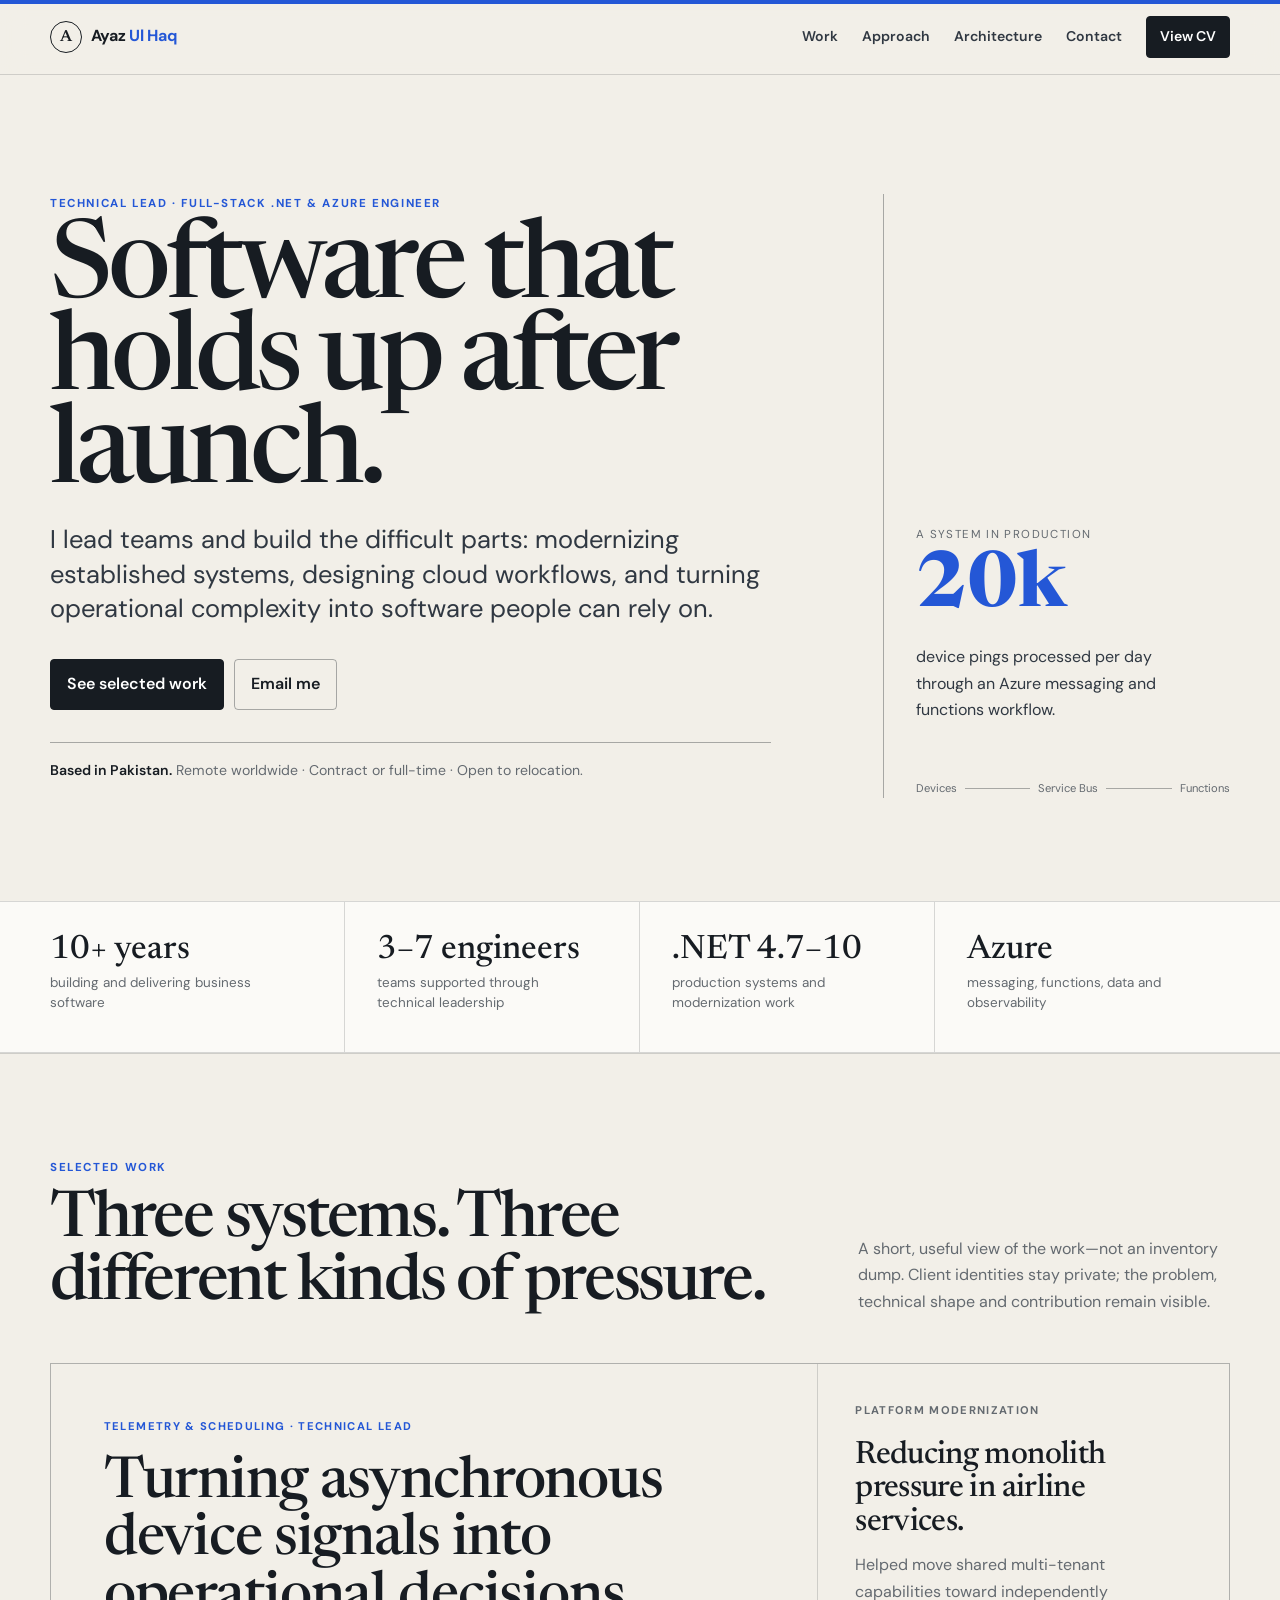
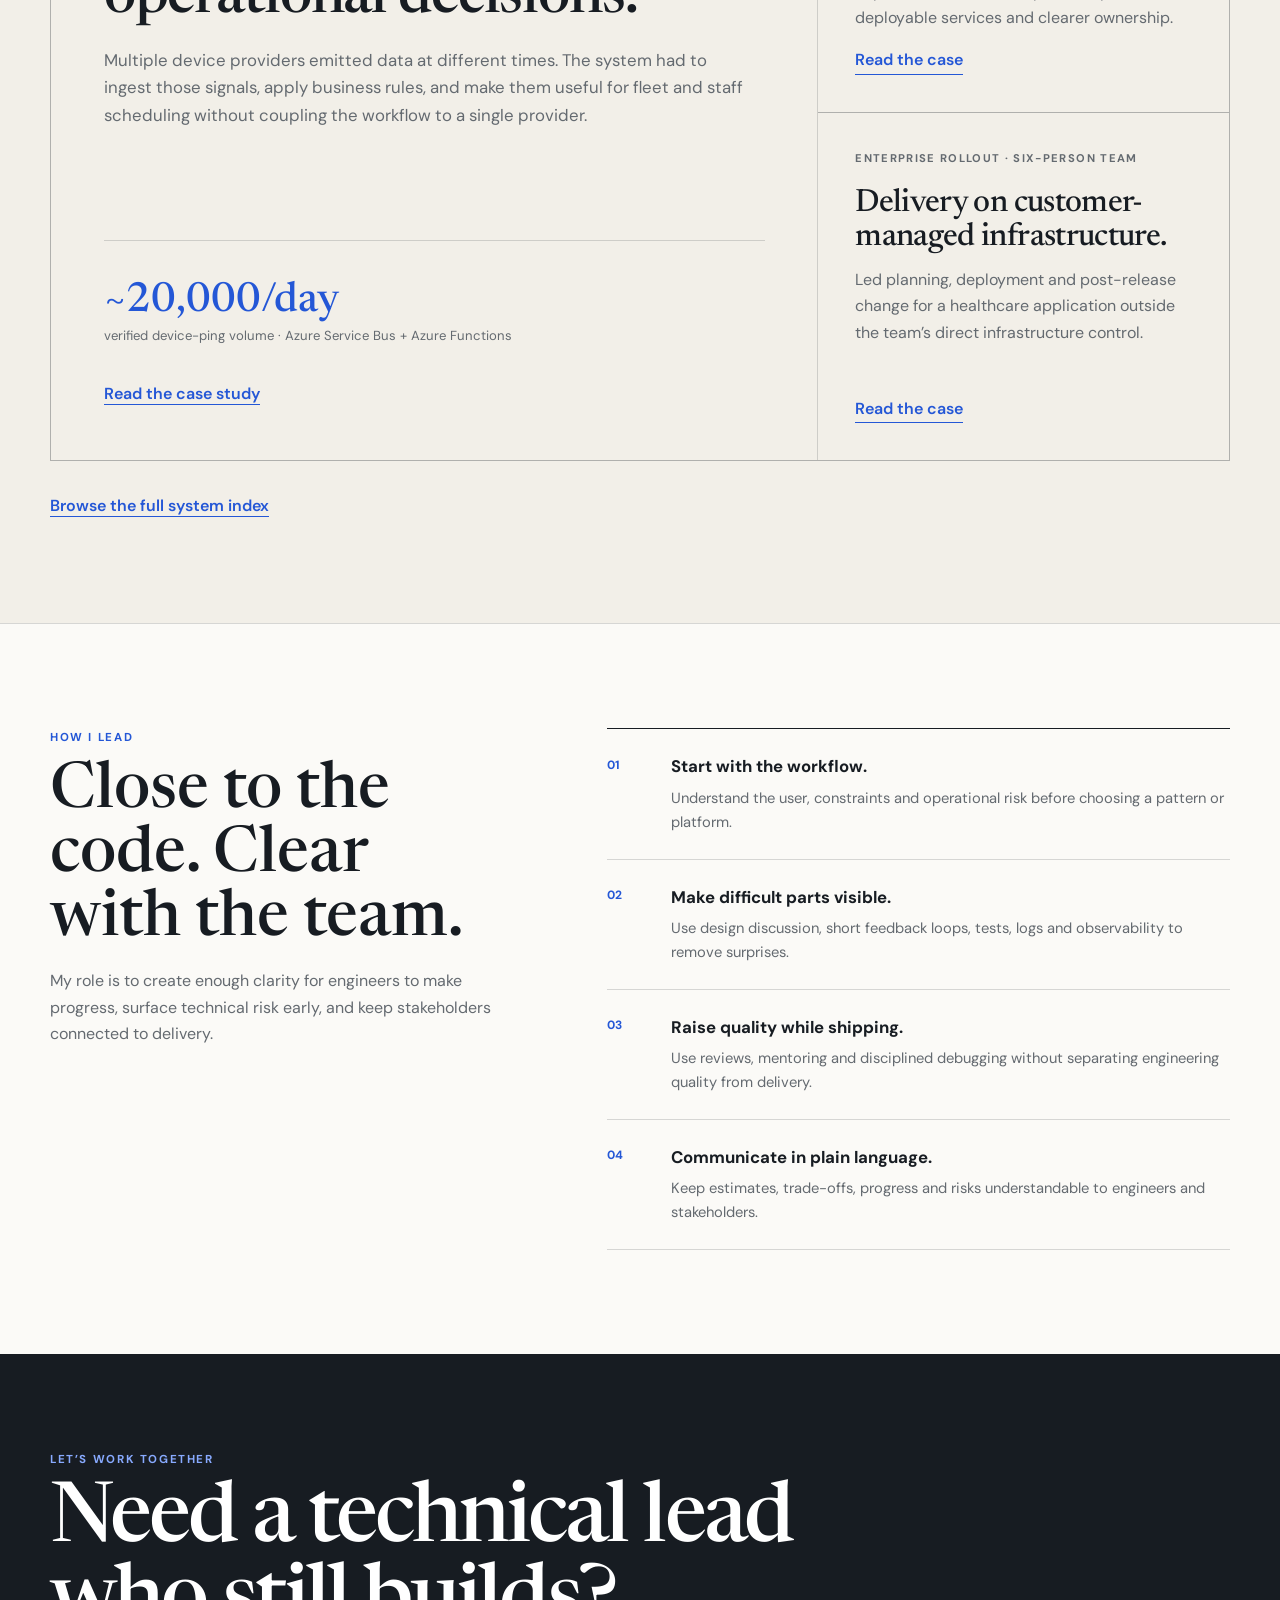
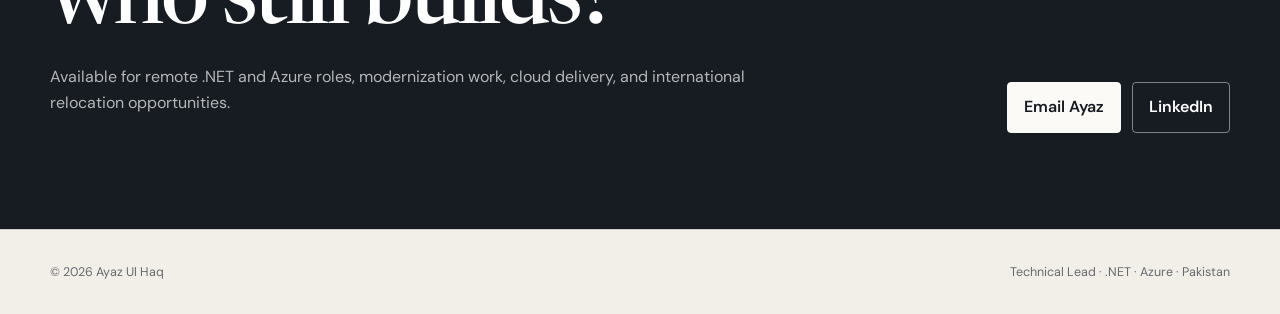
==== commit f1e9a621: "Redesign portfolio with editorial UX" ====
--- a/index.html
+++ b/index.html
@@ -3,31 +3,121 @@
 <head>
   <meta charset="utf-8">
   <meta name="viewport" content="width=device-width,initial-scale=1">
-  <meta name="description" content="Ayaz Ul Haq is a Technical Lead and full-stack .NET and Azure engineer with 10+ years of experience building business-critical software, cloud services, APIs, and modernized platforms.">
-  <meta name="robots" content="index,follow,max-image-preview:large,max-snippet:-1,max-video-preview:-1">
+  <meta name="description" content="Ayaz Ul Haq is a technical lead and hands-on .NET and Azure engineer building dependable software systems and delivery teams.">
+  <meta name="robots" content="index,follow,max-snippet:-1">
   <link rel="canonical" href="https://ayazulhaq.com/">
-  <meta property="og:type" content="profile"><meta property="og:title" content="Ayaz Ul Haq | Technical Lead, .NET & Azure"><meta property="og:description" content="Technical Lead and hands-on .NET/Azure engineer building reliable business systems and helping teams deliver them well."><meta property="og:url" content="https://ayazulhaq.com/">
-  <meta name="twitter:card" content="summary"><meta name="twitter:title" content="Ayaz Ul Haq | Technical Lead, .NET & Azure"><meta name="twitter:description" content="Technical Lead and hands-on .NET/Azure engineer.">
+  <meta property="og:type" content="website">
+  <meta property="og:title" content="Ayaz Ul Haq | Technical Lead, .NET & Azure Engineer">
+  <meta property="og:description" content="Technical leadership, .NET engineering, Azure systems, modernization, and reliable delivery.">
+  <meta property="og:url" content="https://ayazulhaq.com/">
   <title>Ayaz Ul Haq | Technical Lead, .NET & Azure Engineer</title>
-  <link rel="stylesheet" href="styles.css?v=20260901-portfolio1">
-  <script type="application/ld+json">{"@context":"https://schema.org","@graph":[{"@type":"Person","@id":"https://ayazulhaq.com/#ayaz-ul-haq","name":"Ayaz Ul Haq","url":"https://ayazulhaq.com/","jobTitle":"Technical Lead | Full-Stack .NET & Azure Engineer","description":"Technical Lead and full-stack software engineer with 10+ years of experience in .NET, Azure, APIs, event-driven systems, and software delivery.","knowsAbout":["C#",".NET","ASP.NET Core","Azure","Azure Functions","Azure Service Bus","REST APIs","Microservices","Blazor","Software Architecture","Technical Leadership"],"sameAs":["https://www.linkedin.com/in/ayaz-ul-haq","https://github.com/Ayazulhak"]},{"@type":"ProfilePage","@id":"https://ayazulhaq.com/#profile","url":"https://ayazulhaq.com/","name":"Ayaz Ul Haq | Technical Lead, .NET & Azure Engineer","mainEntity":{"@id":"https://ayazulhaq.com/#ayaz-ul-haq"}}]}</script>
+  <link rel="stylesheet" href="styles.css?v=20260905-editorial1">
+  <script type="application/ld+json">{"@context":"https://schema.org","@type":"Person","@id":"https://ayazulhaq.com/#ayaz-ul-haq","name":"Ayaz Ul Haq","url":"https://ayazulhaq.com/","jobTitle":"Technical Lead and Full-Stack .NET & Azure Engineer","sameAs":["https://www.linkedin.com/in/ayaz-ul-haq"]}</script>
 </head>
 <body>
   <a class="skip" href="#main">Skip to content</a>
-  <nav class="nav" aria-label="Primary navigation"><div class="wrap nav-in"><a class="brand" href="index.html"><span class="brand-mark">AH</span><span>Ayaz <b>Ul Haq</b></span></a><div class="links"><a aria-current="page" href="index.html">Home</a><a href="projects.html">Projects</a><a href="case-studies.html">Case studies</a><a href="architecture.html">Architecture</a><a href="technologies.html">Technologies</a><a href="impact.html">Evidence</a><a href="notes.html">Notes</a><a class="cta" href="#contact">Contact</a></div></div></nav>
+  <nav class="nav" aria-label="Primary navigation">
+    <div class="wrap nav-in">
+      <a class="brand" href="index.html" aria-label="Ayaz Ul Haq, home"><span class="brand-mark">A</span><span>Ayaz <b>Ul Haq</b></span></a>
+      <div class="links">
+        <a href="#work">Work</a>
+        <a href="#approach">Approach</a>
+        <a href="architecture.html">Architecture</a>
+        <a href="#contact">Contact</a>
+        <a class="cta" href="Ayaz_Ul_Haq_CV.pdf" target="_blank" rel="noopener">View CV</a>
+      </div>
+    </div>
+  </nav>
+
   <main id="main">
-    <header class="hero" id="top"><div class="wrap hero-grid">
-      <div class="hero-copy"><p class="eyebrow">Technical Lead · Full-Stack .NET &amp; Azure Engineer</p><h1>Ayaz Ul Haq</h1><p class="hero-statement">I build software teams can rely on after launch—not just during the demo.</p><p class="lead">For more than ten years, I have worked across architecture, hands-on development, modernization, and delivery. I turn complicated business workflows into maintainable .NET systems, cloud services, APIs, and products that people can actually operate.</p><div class="actions"><a class="button" href="projects.html">See the project portfolio</a><a class="button ghost" href="Ayaz_Ul_Haq_CV.pdf" download>Download my CV</a></div></div>
-      <aside class="availability-card"><span class="availability-dot"></span><p class="kicker">Currently open to opportunities</p><h2>Remote-first from Pakistan</h2><p>Available for remote roles worldwide, contract or full-time work, and international relocation with sponsorship.</p><dl><div><dt>Primary focus</dt><dd>Technical Lead / Senior .NET</dd></div><div><dt>Working overlap</dt><dd>US Central · UK · Europe</dd></div></dl><a href="https://www.linkedin.com/in/ayaz-ul-haq" target="_blank" rel="me noopener">View LinkedIn profile →</a></aside>
-    </div></header>
-    <section class="proof" aria-label="Career highlights"><div class="wrap proof-grid"><div class="proof-item"><strong>10+ years</strong><span>building and delivering software</span></div><div class="proof-item"><strong>3–7 engineers</strong><span>teams supported through technical leadership</span></div><div class="proof-item"><strong>~20,000/day</strong><span>device pings handled in a cloud workflow</span></div><div class="proof-item"><strong>.NET + Azure</strong><span>hands-on architecture and implementation</span></div></div></section>
-    <section class="audience-paths" aria-label="Choose a portfolio route"><div class="wrap audience-grid"><a class="audience-card" href="case-studies.html"><span>01</span><span><strong>Recruiter: 90-second view</strong><small>Role fit, selected work, and verified outcomes.</small></span><span>→</span></a><a class="audience-card" href="architecture.html"><span>02</span><span><strong>Engineer: technical deep dive</strong><small>Searchable systems and animated request flows.</small></span><span>→</span></a><a class="audience-card" href="impact.html"><span>03</span><span><strong>Reviewer: evidence view</strong><small>Claim status, scope boundaries, and pending proof.</small></span><span>→</span></a></div></section>
-    <section class="section" id="expertise"><div class="wrap"><div class="section-head"><div><p class="eyebrow">Where I add value</p><h2>Hands-on engineering, with the delivery context around it.</h2></div><p>I am most useful where software has real operational weight: multiple users, integrations, legacy constraints, asynchronous work, and a team that needs clear technical direction.</p></div><div class="grid-3"><article class="card capability-card"><span class="card-index">01</span><h3>Modernize without losing the business</h3><p>I work through legacy behavior, data constraints, and rollout risk while moving systems toward current .NET, web, and cloud architecture.</p><div class="tags"><span class="tag">.NET modernization</span><span class="tag">Blazor</span><span class="tag">APIs</span></div></article><article class="card capability-card"><span class="card-index">02</span><h3>Design distributed work that can be operated</h3><p>Messaging, background processing, telemetry, observability, and failure handling are treated as part of the product—not an afterthought.</p><div class="tags"><span class="tag">Azure Service Bus</span><span class="tag">Functions</span><span class="tag">CQRS</span></div></article><article class="card capability-card"><span class="card-index">03</span><h3>Help engineers deliver with confidence</h3><p>I translate requirements into technical direction, review code, unblock difficult work, mentor developers, and keep stakeholders close to delivery.</p><div class="tags"><span class="tag">Planning</span><span class="tag">Code review</span><span class="tag">Mentoring</span></div></article></div></div></section>
-    <section class="section selected-work"><div class="wrap"><div class="section-head"><div><p class="eyebrow">A few problems I have worked on</p><h2>Real systems, described without exposing the clients behind them.</h2></div><p>The full portfolio contains 42 anonymized system maps. These three examples show the range: cloud throughput, platform modernization, and controlled enterprise rollout.</p></div><div class="work-grid"><article class="work-card"><p class="kicker">Telemetry &amp; scheduling</p><h3>Turning device pings into usable operational events</h3><p>Led work around fleet and staff scheduling where asynchronous device data had to be received, checked against business rules, and made useful to the rest of the system.</p><dl><dt>Verified scale</dt><dd>About 20,000 pings per day</dd><dt>Core technology</dt><dd>Azure Service Bus · Azure Functions</dd></dl></article><article class="work-card"><p class="kicker">Platform modernization</p><h3>Reducing monolith pressure in multi-tenant airline services</h3><p>Contributed to moving shared airline capabilities toward independently deployable services, helping reduce single points of failure and making team ownership easier to scale.</p><dl><dt>Engineering focus</dt><dd>Service boundaries · APIs · integrations</dd><dt>Delivery context</dt><dd>Multi-tenant operational software</dd></dl></article><article class="work-card"><p class="kicker">Enterprise rollout</p><h3>Leading delivery on customer-managed infrastructure</h3><p>Led a six-person team through deployment and post-release change for a healthcare application running on infrastructure owned by the customer.</p><dl><dt>Responsibility</dt><dd>Planning · rollout · follow-up delivery</dd><dt>Stack</dt><dd>ASP.NET MVC · SQL Server</dd></dl></article></div><div class="section-action"><a class="text-link" href="case-studies.html">Read the evidence-based case studies <span>→</span></a></div></div></section>
-    <section class="section leadership"><div class="wrap leadership-grid"><div><p class="eyebrow">How I lead</p><h2>I stay close to the code and close to the people doing the work.</h2><p class="lead">My role is not to add ceremony. It is to create enough clarity that engineers can make progress, technical risks surface early, and the client understands what is happening.</p></div><ol class="principles"><li><span>01</span><div><strong>Start with the workflow.</strong><p>Understand the user, constraints, and operational risk before choosing a pattern or platform.</p></div></li><li><span>02</span><div><strong>Make the difficult parts visible.</strong><p>Use design discussion, short feedback loops, tests, logs, and observability to remove surprises.</p></div></li><li><span>03</span><div><strong>Raise quality while shipping.</strong><p>Use reviews, mentoring, refactoring, and disciplined debugging without separating engineering quality from delivery.</p></div></li><li><span>04</span><div><strong>Communicate in plain language.</strong><p>Keep estimates, trade-offs, progress, and risks understandable to both engineers and stakeholders.</p></div></li></ol></div></section>
-    <section class="contact" id="contact"><div class="wrap contact-in"><div><p class="eyebrow">Let’s talk</p><h2>Need a technical lead who can still get into the implementation?</h2><p>Contact me about remote .NET/Azure roles, product modernization, cloud delivery, or international relocation opportunities.</p></div><div class="contact-actions"><a class="button light" href="mailto:ayyazulhak@gmail.com">Email Ayaz</a><a class="button outline-light" href="https://www.linkedin.com/in/ayaz-ul-haq" target="_blank" rel="me noopener">LinkedIn</a></div></div></section>
+    <header class="hero">
+      <div class="wrap hero-grid">
+        <div class="hero-copy">
+          <p class="eyebrow">Technical lead · Full-stack .NET & Azure engineer</p>
+          <h1>Software that holds up after launch.</h1>
+          <p class="hero-statement">I lead teams and build the difficult parts: modernizing established systems, designing cloud workflows, and turning operational complexity into software people can rely on.</p>
+          <div class="actions">
+            <a class="button" href="#work">See selected work</a>
+            <a class="button ghost" href="mailto:ayyazulhak@gmail.com">Email me</a>
+          </div>
+          <p class="availability-line"><strong>Based in Pakistan.</strong> Remote worldwide · Contract or full-time · Open to relocation.</p>
+        </div>
+        <aside class="hero-proof" aria-label="Featured engineering result">
+          <span class="proof-label">A system in production</span>
+          <strong class="proof-figure">20k</strong>
+          <p class="proof-copy">device pings processed per day through an Azure messaging and functions workflow.</p>
+          <div class="signal-flow" aria-hidden="true"><span>Devices</span><i></i><span>Service Bus</span><i></i><span>Functions</span></div>
+        </aside>
+      </div>
+    </header>
+
+    <section class="proof" aria-label="Career highlights">
+      <div class="wrap proof-grid">
+        <div class="proof-item"><strong>10+ years</strong><span>building and delivering business software</span></div>
+        <div class="proof-item"><strong>3–7 engineers</strong><span>teams supported through technical leadership</span></div>
+        <div class="proof-item"><strong>.NET 4.7–10</strong><span>production systems and modernization work</span></div>
+        <div class="proof-item"><strong>Azure</strong><span>messaging, functions, data and observability</span></div>
+      </div>
+    </section>
+
+    <section class="section" id="work">
+      <div class="wrap">
+        <div class="section-head">
+          <div><p class="eyebrow">Selected work</p><h2>Three systems. Three different kinds of pressure.</h2></div>
+          <p>A short, useful view of the work—not an inventory dump. Client identities stay private; the problem, technical shape and contribution remain visible.</p>
+        </div>
+        <div class="work-showcase">
+          <article class="work-lead">
+            <p class="work-meta">Telemetry & scheduling · Technical lead</p>
+            <h3>Turning asynchronous device signals into operational decisions.</h3>
+            <p class="work-body">Multiple device providers emitted data at different times. The system had to ingest those signals, apply business rules, and make them useful for fleet and staff scheduling without coupling the workflow to a single provider.</p>
+            <div class="work-outcome"><strong>~20,000/day</strong><span>verified device-ping volume · Azure Service Bus + Azure Functions</span></div>
+            <div class="section-action"><a class="text-link" href="case-studies.html#telemetry">Read the case study</a></div>
+          </article>
+          <div class="work-stack">
+            <article class="work-secondary">
+              <p class="work-meta">Platform modernization</p>
+              <h3>Reducing monolith pressure in airline services.</h3>
+              <p>Helped move shared multi-tenant capabilities toward independently deployable services and clearer ownership.</p>
+              <a class="text-link" href="case-studies.html#modernization">Read the case</a>
+            </article>
+            <article class="work-secondary">
+              <p class="work-meta">Enterprise rollout · Six-person team</p>
+              <h3>Delivery on customer-managed infrastructure.</h3>
+              <p>Led planning, deployment and post-release change for a healthcare application outside the team’s direct infrastructure control.</p>
+              <a class="text-link" href="case-studies.html#delivery">Read the case</a>
+            </article>
+          </div>
+        </div>
+        <div class="section-action"><a class="text-link" href="projects.html">Browse the full system index</a></div>
+      </div>
+    </section>
+
+    <section class="section alt leadership" id="approach">
+      <div class="wrap leadership-grid">
+        <div>
+          <p class="eyebrow">How I lead</p>
+          <h2>Close to the code. Clear with the team.</h2>
+          <p>My role is to create enough clarity for engineers to make progress, surface technical risk early, and keep stakeholders connected to delivery.</p>
+        </div>
+        <ol class="principles">
+          <li><span>01</span><div><strong>Start with the workflow.</strong><p>Understand the user, constraints and operational risk before choosing a pattern or platform.</p></div></li>
+          <li><span>02</span><div><strong>Make difficult parts visible.</strong><p>Use design discussion, short feedback loops, tests, logs and observability to remove surprises.</p></div></li>
+          <li><span>03</span><div><strong>Raise quality while shipping.</strong><p>Use reviews, mentoring and disciplined debugging without separating engineering quality from delivery.</p></div></li>
+          <li><span>04</span><div><strong>Communicate in plain language.</strong><p>Keep estimates, trade-offs, progress and risks understandable to engineers and stakeholders.</p></div></li>
+        </ol>
+      </div>
+    </section>
+
+    <section class="contact" id="contact">
+      <div class="wrap contact-in">
+        <div><p class="eyebrow">Let’s work together</p><h2>Need a technical lead who still builds?</h2><p>Available for remote .NET and Azure roles, modernization work, cloud delivery, and international relocation opportunities.</p></div>
+        <div class="contact-actions"><a class="button light" href="mailto:ayyazulhak@gmail.com">Email Ayaz</a><a class="button outline-light" href="https://www.linkedin.com/in/ayaz-ul-haq" target="_blank" rel="noopener">LinkedIn</a></div>
+      </div>
+    </section>
   </main>
+
   <footer class="footer"><div class="wrap footer-in"><span>© <span data-year></span> Ayaz Ul Haq</span><span>Technical Lead · .NET · Azure · Pakistan</span></div></footer>
-  <script src="site.js?v=20260901-portfolio1"></script>
+  <script src="site.js?v=20260905-editorial1"></script>
 </body>
 </html>
--- a/styles.css
+++ b/styles.css
@@ -1,33 +1,299 @@
-:root{--navy:#0a2142;--ink:#102b4e;--muted:#526a86;--blue:#1769e0;--blue-dark:#0c4fb8;--sky:#eaf3ff;--ice:#f6faff;--paper:rgba(255,255,255,.9);--line:#cbdcf0;--line-strong:#a9c5e7;--max:1180px;--shadow:0 18px 50px rgba(22,72,132,.1)}
-*{box-sizing:border-box}html{scroll-behavior:smooth}body{margin:0;background:linear-gradient(180deg,#f8fbff 0%,#eef6ff 48%,#f8fbff 100%);color:var(--ink);font:17px/1.68 Inter,ui-sans-serif,system-ui,-apple-system,"Segoe UI",sans-serif}body>*:not(.cursor-field){position:relative;z-index:1}a{color:inherit;text-decoration:none}button,input,select{font:inherit}.wrap{width:min(var(--max),calc(100% - 40px));margin:auto}.skip{position:absolute;left:-9999px}.skip:focus{left:1rem;top:1rem;background:#fff;padding:.7rem;z-index:20}.cursor-field{position:fixed;inset:0;width:100%;height:100%;z-index:0;pointer-events:none;opacity:.68}.nav{position:sticky;top:0;z-index:10!important;background:rgba(248,251,255,.88);border-bottom:1px solid rgba(169,197,231,.7);backdrop-filter:blur(16px)}.nav-in{min-height:72px;display:flex;align-items:center;justify-content:space-between;gap:1.4rem}.brand{display:flex;align-items:center;gap:.7rem;color:var(--navy);font-weight:850;letter-spacing:-.025em}.brand b,.eyebrow,.kicker{color:var(--blue)}.brand-mark{display:grid;place-items:center;width:36px;aspect-ratio:1;border-radius:10px;background:linear-gradient(145deg,var(--blue),#5aa6ff);color:#fff;font-size:.7rem;font-weight:900;letter-spacing:.05em;box-shadow:0 8px 20px rgba(23,105,224,.22)}.links{display:flex;align-items:center;gap:1.05rem;color:#49627e;font-size:.88rem;font-weight:750}.links a:hover,.links [aria-current=page]{color:var(--blue)}.cta,.button{display:inline-flex;align-items:center;justify-content:center;min-height:46px;border:1px solid var(--blue);background:var(--blue);color:#fff;border-radius:10px;padding:.68rem 1rem;font-weight:820;cursor:pointer;transition:transform .18s ease,box-shadow .18s ease,background .18s ease}.button:hover,.cta:hover{transform:translateY(-2px);background:var(--blue-dark);box-shadow:0 10px 24px rgba(23,105,224,.2)}.button.ghost{background:rgba(255,255,255,.75);color:var(--ink);border-color:var(--line-strong)}.button.ghost:hover{background:#fff;color:var(--blue)}.hero,.page-hero{background:linear-gradient(135deg,rgba(234,243,255,.78),rgba(255,255,255,.5) 55%,rgba(220,237,255,.72));border-bottom:1px solid rgba(169,197,231,.58)}.hero{padding:6.8rem 0 5.2rem}.page-hero{padding:4.5rem 0 3.2rem}.hero-grid{display:grid;grid-template-columns:minmax(0,1.18fr) minmax(300px,.72fr);gap:4.5rem;align-items:center}.hero-copy{max-width:760px}.eyebrow,.kicker{margin:0 0 .65rem;font-size:.75rem;font-weight:900;letter-spacing:.13em;text-transform:uppercase}.hero h1,.page-hero h1,h2,h3{color:var(--navy);line-height:1.12;letter-spacing:-.035em}.hero h1{margin:.1rem 0 .35rem;font-size:clamp(3rem,6vw,4.9rem)}.hero-statement{max-width:760px;margin:0 0 1.15rem;color:var(--navy);font-size:clamp(1.45rem,2.6vw,2.25rem);font-weight:760;line-height:1.28;letter-spacing:-.025em}.page-hero h1{max-width:900px;margin:.15rem 0 1rem;font-size:clamp(2.45rem,5vw,3.9rem)}.page-hero p{max-width:820px}.lead,.page-hero p,.section-head p,.card p,.system-item p,.impact p,.availability-card p,.work-card p,.principles p{color:var(--muted)}.lead{font-size:1.08rem}.actions,.filter-row,.arch-controls,.tags{display:flex;flex-wrap:wrap;gap:.65rem}.actions{margin-top:1.8rem}.availability-card,.card,.architecture-shell,.work-card{background:var(--paper);border:1px solid var(--line);border-radius:18px;box-shadow:var(--shadow);backdrop-filter:blur(12px)}.availability-card{position:relative;padding:1.55rem 1.65rem;border-top:4px solid var(--blue)}.availability-dot{position:absolute;right:1.35rem;top:1.25rem;width:.65rem;height:.65rem;border-radius:50%;background:#23a36d;box-shadow:0 0 0 6px rgba(35,163,109,.12)}.availability-card h2{margin:.15rem 0 .8rem;font-size:1.5rem}.availability-card dl{margin:1.2rem 0;border-top:1px solid var(--line)}.availability-card dl div{display:grid;grid-template-columns:110px 1fr;gap:.7rem;padding:.65rem 0;border-bottom:1px solid var(--line)}.availability-card dt{color:var(--muted);font-size:.78rem;font-weight:800}.availability-card dd{margin:0;color:var(--navy);font-size:.84rem;font-weight:750}.availability-card a,.text-link{color:var(--blue);font-weight:820}.proof{background:rgba(255,255,255,.86);border-bottom:1px solid var(--line)}.proof-grid{display:grid;grid-template-columns:repeat(4,1fr)}.proof-item{padding:1.45rem 1.25rem;border-right:1px solid var(--line)}.proof-item:first-child{padding-left:0}.proof-item:last-child{border:0}.proof-item strong{display:block;color:var(--blue-dark);font-size:1.45rem;letter-spacing:-.025em}.proof-item span{display:block;color:var(--muted);font-size:.82rem;line-height:1.4}.section{padding:5.5rem 0}.section.selected-work{background:rgba(231,241,255,.72);border-block:1px solid rgba(169,197,231,.6)}.section.leadership{background:linear-gradient(130deg,rgba(236,245,255,.88),rgba(255,255,255,.72))}.section.alt{background:rgba(231,241,255,.7)}.section-head{display:grid;grid-template-columns:minmax(0,1.15fr) minmax(280px,.65fr);gap:3rem;align-items:end;margin-bottom:2.2rem}.section-head h2{max-width:760px;margin:0;font-size:clamp(1.9rem,3.5vw,2.8rem)}.section-head p{max-width:480px;margin:0}.grid-3,.project-grid{display:grid;grid-template-columns:repeat(3,1fr);gap:1rem}.card{padding:1.45rem}.card h3{margin:.25rem 0 .7rem;font-size:1.22rem;line-height:1.3;letter-spacing:-.02em}.card-index{display:inline-grid;place-items:center;width:36px;height:36px;margin-bottom:1rem;border-radius:10px;background:var(--sky);color:var(--blue);font-size:.76rem;font-weight:900}.capability-card{min-height:280px;display:flex;flex-direction:column}.capability-card .tags{margin-top:auto;padding-top:1rem}.tag{padding:.3rem .58rem;border-radius:100px;background:#f4f8ff;border:1px solid var(--line);color:#315a8b;font-size:.72rem;font-weight:750}.work-grid{display:grid;grid-template-columns:repeat(3,1fr);gap:1rem}.work-card{display:flex;flex-direction:column;min-height:390px;padding:1.55rem;background:linear-gradient(165deg,rgba(255,255,255,.96),rgba(245,250,255,.9))}.work-card h3{margin:.2rem 0 .8rem;font-size:1.38rem;line-height:1.27}.work-card dl{margin:auto 0 0;padding-top:1rem;border-top:1px solid var(--line)}.work-card dt{color:var(--blue);font-size:.7rem;font-weight:900;letter-spacing:.1em;text-transform:uppercase}.work-card dd{margin:.2rem 0 .75rem;color:var(--navy);font-size:.86rem}.section-action{margin-top:1.6rem;text-align:right}.text-link span{display:inline-block;transition:transform .18s}.text-link:hover span{transform:translateX(4px)}.leadership-grid{display:grid;grid-template-columns:.78fr 1.22fr;gap:4rem}.leadership-grid h2{margin:.2rem 0 1rem;font-size:clamp(1.9rem,3.6vw,2.8rem)}.principles{margin:0;padding:0;list-style:none;border-top:1px solid var(--line-strong)}.principles li{display:grid;grid-template-columns:42px 1fr;gap:1rem;padding:1rem 0;border-bottom:1px solid var(--line-strong)}.principles>li>span{color:var(--blue);font-size:.75rem;font-weight:900}.principles strong{color:var(--navy)}.principles p{margin:.2rem 0 0;font-size:.92rem}.contact{padding:4.6rem 0;background:linear-gradient(120deg,#071b36,#0b3265 62%,#0d52a8);color:#fff}.contact .eyebrow{color:#8fc4ff}.contact h2{max-width:760px;margin:.15rem 0 .75rem;color:#fff;font-size:clamp(1.9rem,3.8vw,2.8rem)}.contact p{max-width:720px;margin:0;color:#c6daf2}.contact-in{display:flex;justify-content:space-between;align-items:end;gap:2rem}.contact-actions{display:flex;gap:.7rem;flex-shrink:0}.button.light{background:#fff;border-color:#fff;color:var(--navy)}.button.outline-light{background:transparent;border-color:#82b8f6;color:#fff}.filter{border:1px solid var(--line-strong);background:rgba(255,255,255,.82);border-radius:99px;padding:.48rem .75rem;color:var(--muted);font-weight:800;cursor:pointer}.filter.active,.filter:hover{background:var(--blue);color:#fff;border-color:var(--blue)}.project{min-height:205px}.project[hidden]{display:none}.number{color:var(--blue);font-size:2.4rem;font-weight:900}.architecture-shell{padding:1.25rem}.system-list{display:grid}.system-item{display:grid;grid-template-columns:42px 1fr auto;gap:1rem;align-items:center;padding:1rem;border-bottom:1px solid var(--line)}.system-item p{margin:.15rem 0 0}.kind{color:var(--blue);font-size:.72rem;font-weight:900;text-transform:uppercase}.tech-grid{display:grid;grid-template-columns:repeat(2,1fr);gap:1rem}.tech-card ul{padding-left:1.1rem;color:var(--muted)}.impact-grid{display:grid;grid-template-columns:repeat(4,1fr);gap:1rem}.impact{padding:1.25rem;border-left:3px solid var(--blue);background:rgba(255,255,255,.86);border-radius:0 12px 12px 0}.impact strong{display:block;color:var(--navy)}.footer{padding:1.8rem 0;border-top:1px solid var(--line);background:rgba(255,255,255,.9);color:var(--muted);font-size:.82rem}.footer-in{display:flex;justify-content:space-between;gap:1rem;flex-wrap:wrap}
-@media(max-width:900px){.links{max-width:66vw;overflow-x:auto;padding:.4rem 0;white-space:nowrap}.hero-grid,.section-head,.leadership-grid{grid-template-columns:1fr;gap:2rem}.proof-grid,.grid-3,.project-grid,.work-grid,.impact-grid{grid-template-columns:repeat(2,1fr)}.proof-item:nth-child(2){border-right:0}.proof-item:nth-child(-n+2){border-bottom:1px solid var(--line)}.section-head p{max-width:700px}.contact-in{display:block}.contact-actions{margin-top:1.4rem}.work-card{min-height:350px}}
-@media(max-width:600px){body{font-size:16px}.wrap{width:min(100% - 28px,var(--max))}.nav-in{min-height:64px}.brand>span:last-child{display:none}.links{max-width:calc(100vw - 78px);gap:.85rem}.links .cta{min-height:38px;padding:.4rem .65rem}.hero{padding:4.5rem 0 3.5rem}.page-hero{padding:3.7rem 0 2.7rem}.hero h1{font-size:3rem}.hero-statement{font-size:1.45rem}.section{padding:4rem 0}.proof-grid,.grid-3,.project-grid,.work-grid,.tech-grid,.impact-grid{grid-template-columns:1fr}.proof-item,.proof-item:nth-child(2){padding:1rem 0;border-right:0;border-bottom:1px solid var(--line)}.proof-item:last-child{border-bottom:0}.capability-card,.work-card{min-height:auto}.contact-actions{flex-direction:column}.contact-actions .button{width:100%}.section-action{text-align:left}.system-item{grid-template-columns:36px 1fr}.kind{display:none}}
-
-/* Searchable technology catalog */
-.tech-hero{background:radial-gradient(circle at 78% 20%,rgba(64,151,255,.18),transparent 28%),linear-gradient(135deg,rgba(234,243,255,.92),rgba(255,255,255,.58) 55%,rgba(220,237,255,.82))}
-.tech-toolbar{display:grid;grid-template-columns:minmax(260px,.7fr) minmax(0,1.3fr);gap:1rem 1.5rem;align-items:end;margin-bottom:1.5rem;padding:1.2rem;background:rgba(255,255,255,.9);border:1px solid var(--line);border-radius:18px;box-shadow:var(--shadow)}
-.field-like{display:grid;gap:.35rem}.field-like label,.toolbar-label{display:block;margin-bottom:.35rem;color:var(--navy);font-size:.72rem;font-weight:900;letter-spacing:.08em;text-transform:uppercase}
-.field-like input{width:100%;min-height:48px;padding:.7rem .85rem;border:1px solid var(--line-strong);border-radius:10px;background:#fff;color:var(--ink);outline:none}.field-like input:focus{border-color:var(--blue);box-shadow:0 0 0 4px rgba(23,105,224,.12)}
-.tech-result{grid-column:1/-1;margin:0;color:var(--muted);font-size:.82rem;font-weight:750}
-.technology-grid{display:grid;grid-template-columns:repeat(3,minmax(0,1fr));gap:1rem}
-.technology-card{display:grid;grid-template-columns:58px minmax(0,1fr);gap:1rem;align-items:start;min-height:184px;padding:1.25rem;background:rgba(255,255,255,.92);border:1px solid var(--line);border-radius:16px;box-shadow:0 8px 24px rgba(21,66,120,.07);transition:transform .18s ease,border-color .18s ease,box-shadow .18s ease}
-.technology-card:hover{transform:translateY(-3px);border-color:#9cc5f5;box-shadow:0 14px 32px rgba(21,66,120,.12)}.technology-card[hidden]{display:none}
-.technology-icon{display:grid;place-items:center;width:58px;height:58px;padding:8px;border:1px solid #d8e7f7;border-radius:14px;background:linear-gradient(145deg,#fff,#edf5ff)}.technology-icon img{display:block;max-width:100%;max-height:100%;object-fit:contain}
-.technology-icon.text-mark{padding:0;background:linear-gradient(145deg,#1769e0,#0b4ea9);border-color:#1769e0;color:#fff;font-size:1rem;font-weight:950;letter-spacing:-.03em}.technology-icon.syncfusion-mark{background:linear-gradient(145deg,#ed1c24,#a70e14)}.technology-icon.dapper-mark{background:linear-gradient(145deg,#ee6b2f,#b13a09)}.technology-icon.nh-mark{background:linear-gradient(145deg,#476f99,#223c5b)}.technology-icon.eventstore-mark{background:linear-gradient(145deg,#7447d5,#3c2383)}.technology-icon.test-mark,.technology-icon.moq-mark,.technology-icon.assertions-mark{background:linear-gradient(145deg,#168b73,#075947)}
-.technology-card h2{margin:.12rem 0 .45rem;font-size:1.12rem;line-height:1.25;letter-spacing:-.02em}.technology-card p{margin:0;color:var(--muted);font-size:.86rem;line-height:1.52}.technology-card .technology-area{margin:0 0 .22rem;color:var(--blue);font-size:.66rem;font-weight:900;letter-spacing:.085em;text-transform:uppercase}
-.limited-card{border-style:dashed;background:linear-gradient(145deg,rgba(255,255,255,.92),rgba(246,249,253,.94))}
-.icon-note{max-width:900px;margin:1.2rem 0 0;color:var(--muted);font-size:.78rem}
-.practice-grid{display:flex;flex-wrap:wrap;gap:.7rem}.practice-grid span{padding:.58rem .8rem;border:1px solid var(--line-strong);border-radius:10px;background:rgba(255,255,255,.82);color:var(--navy);font-size:.83rem;font-weight:780}
-@media(max-width:980px){.technology-grid{grid-template-columns:repeat(2,minmax(0,1fr))}.tech-toolbar{grid-template-columns:1fr}}
-@media(max-width:600px){.technology-grid{grid-template-columns:1fr}.technology-card{min-height:auto}.tech-toolbar{padding:1rem}.tech-toolbar .filter-row{gap:.45rem}.tech-toolbar .filter{padding:.42rem .62rem;font-size:.76rem}}
-@media(prefers-reduced-motion:reduce){*,*::before,*::after{animation:none!important;transition:none!important}html{scroll-behavior:auto}.cursor-field{opacity:.45}}
-.brand{white-space:nowrap;flex-shrink:0}.brand:not(:has(.brand-mark))::before{content:"AH";display:grid;place-items:center;width:36px;aspect-ratio:1;border-radius:10px;background:linear-gradient(145deg,var(--blue),#5aa6ff);color:#fff;font-size:.7rem;font-weight:900;letter-spacing:.05em;box-shadow:0 8px 20px rgba(23,105,224,.22)}.page-hero h1{font-size:clamp(2.25rem,4.4vw,3.35rem)}
-@media(max-width:600px){.page-hero h1{font-size:2.15rem}.brand:not(:has(.brand-mark))::before{width:32px}.brand:not(:has(.brand-mark)){font-size:0}.brand:not(:has(.brand-mark)) b{display:none}}
-
-/* 2026 portfolio clarity and accessibility pass */
-.menu-toggle{display:none;width:44px;height:44px;padding:10px;border:1px solid var(--line-strong);border-radius:10px;background:#fff;color:var(--navy);cursor:pointer}.menu-toggle span{display:block;height:2px;margin:5px 0;border-radius:2px;background:currentColor}.audience-paths{padding:1.35rem 0;background:#fff;border-bottom:1px solid var(--line)}.audience-grid{display:grid;grid-template-columns:repeat(3,1fr);gap:.8rem}.audience-card{display:grid;grid-template-columns:auto 1fr auto;gap:.8rem;align-items:center;padding:1rem;border:1px solid var(--line);border-radius:14px;background:#f9fcff;transition:.18s ease}.audience-card:hover{border-color:var(--blue);transform:translateY(-2px);box-shadow:var(--shadow)}.audience-card>span:first-child{display:grid;place-items:center;width:34px;height:34px;border-radius:9px;background:var(--sky);color:var(--blue);font-weight:900}.audience-card strong{display:block;color:var(--navy);font-size:.92rem}.audience-card small{display:block;color:var(--muted);line-height:1.35}.audience-card>span:last-child{color:var(--blue);font-weight:900}.project-meta{margin:1rem 0 .8rem;padding:.65rem .75rem;border-left:3px solid #e3a32c;background:#fff8e8;color:#70501b;font-size:.76rem}.project-meta span,.project-meta strong{display:block}.project-meta strong{color:#5d4217}.featured-project{border-top:4px solid var(--blue)}.pending-list{display:grid;gap:.7rem;margin:0;padding:0;list-style:none}.pending-list li{padding:.8rem 1rem;border:1px dashed #c89b38;border-radius:10px;background:#fffaf0;color:#6f5420}.status-pill{display:inline-flex;align-items:center;gap:.35rem;padding:.32rem .58rem;border-radius:99px;background:#e9f6ef;color:#216a45;font-size:.72rem;font-weight:850}.status-pill.pending{background:#fff4d8;color:#775817}.case-grid,.decision-grid,.note-grid{display:grid;grid-template-columns:repeat(3,1fr);gap:1rem}.case-card,.decision-card,.note-card{padding:1.4rem;background:#fff;border:1px solid var(--line);border-radius:18px;box-shadow:var(--shadow)}.case-card h2,.case-card h3,.decision-card h3,.note-card h2{margin:.35rem 0 .75rem}.case-card dl{margin:1rem 0 0}.case-card dt{margin-top:.75rem;color:var(--blue);font-size:.7rem;font-weight:900;letter-spacing:.1em;text-transform:uppercase}.case-card dd{margin:.2rem 0;color:var(--muted)}.evidence-table{width:100%;border-collapse:collapse;background:#fff;border:1px solid var(--line);border-radius:14px;overflow:hidden}.evidence-table th,.evidence-table td{padding:.9rem 1rem;border-bottom:1px solid var(--line);text-align:left;vertical-align:top}.evidence-table th{background:#eaf3ff;color:var(--navy);font-size:.78rem}.evidence-table td{color:var(--muted)}.evidence-table tr:last-child td{border-bottom:0}.compact-hero.page-hero{padding:2.6rem 0 2rem}.compact-hero.page-hero h1{font-size:clamp(2rem,4vw,3.05rem)}.subnav{display:flex;flex-wrap:wrap;gap:.55rem;margin-top:1.2rem}.subnav a{padding:.42rem .65rem;border-radius:8px;background:#fff;border:1px solid var(--line);color:var(--blue);font-size:.78rem;font-weight:800}.print-note{padding:1rem;border-radius:12px;background:#edf6ff;border:1px solid var(--line);color:var(--muted)}
-@media(max-width:860px){.menu-toggle{display:block}.nav-in{position:relative}.links{display:none;position:absolute;top:calc(100% + 1px);right:0;left:0;max-width:none!important;padding:.8rem 20px 1rem;background:rgba(248,251,255,.98);border-bottom:1px solid var(--line);box-shadow:0 16px 28px rgba(16,43,78,.12);flex-direction:column;align-items:stretch}.links.is-open{display:flex}.links a{display:block;padding:.65rem .75rem;border-radius:8px}.links .cta{display:flex}.audience-grid,.case-grid,.decision-grid,.note-grid{grid-template-columns:1fr}.page-hero{padding:2.7rem 0 2rem}.section-head{grid-template-columns:1fr;gap:1rem}.evidence-table{display:block;overflow-x:auto}}
-@media(max-width:600px){.hero{padding:3.3rem 0 2.7rem}.hero h1{font-size:2.7rem}.hero-grid{gap:2rem}.audience-card{grid-template-columns:auto 1fr}.audience-card>span:last-child{display:none}.proof-grid{grid-template-columns:repeat(2,1fr)}.proof-item:nth-child(2){border-right:0}.proof-item:nth-child(3){border-bottom:0}.evidence-table th,.evidence-table td{padding:.75rem;font-size:.84rem}}
-@media print{.nav,.cursor-field,.footer,.contact,.button,.subnav{display:none!important}.section,.page-hero{padding:1.2rem 0}.card,.case-card,.decision-card,.note-card{box-shadow:none;break-inside:avoid}}
-.cursor-field{opacity:.9}
-a.project{display:block;color:inherit;cursor:pointer;transition:transform .2s ease,border-color .2s ease,box-shadow .2s ease}a.project:hover{transform:translateY(-4px);border-color:#8ab7ed;box-shadow:0 22px 48px rgba(22,72,132,.16)}a.project:focus-visible{outline:3px solid rgba(23,105,224,.42);outline-offset:3px}
+@import url('https://fonts.googleapis.com/css2?family=DM+Sans:wght@400;500;600;700&family=Newsreader:opsz,wght@6..72,500;6..72,600&display=swap');
+
+:root {
+  --canvas: #f2efe8;
+  --paper: #fbfaf7;
+  --ink: #171c22;
+  --ink-soft: #303842;
+  --muted: #646a70;
+  --accent: #2457d6;
+  --accent-dark: #173d9c;
+  --line: rgba(23, 28, 34, .16);
+  --line-strong: rgba(23, 28, 34, .34);
+  --success: #2f7354;
+  --max: 1180px;
+  --sans: 'DM Sans', ui-sans-serif, system-ui, -apple-system, BlinkMacSystemFont, 'Segoe UI', sans-serif;
+  --serif: 'Newsreader', Georgia, 'Times New Roman', serif;
+}
+
+* { box-sizing: border-box; }
+html { scroll-behavior: smooth; }
+body {
+  margin: 0;
+  background: var(--canvas);
+  color: var(--ink);
+  font: 16px/1.65 var(--sans);
+  text-rendering: optimizeLegibility;
+}
+body::before { content: ''; position: fixed; inset: 0 0 auto; height: 4px; background: var(--accent); z-index: 100; }
+button, input, select { font: inherit; }
+a { color: inherit; text-decoration: none; }
+p { margin: 0 0 1rem; }
+img, svg { max-width: 100%; }
+.wrap { width: min(var(--max), calc(100% - 48px)); margin-inline: auto; }
+.skip { position: fixed; left: -9999px; top: 12px; z-index: 200; }
+.skip:focus { left: 12px; padding: .65rem 1rem; background: var(--ink); color: #fff; }
+
+/* Navigation */
+.nav { position: sticky; top: 0; z-index: 20; border-bottom: 1px solid var(--line); background: rgba(242, 239, 232, .92); backdrop-filter: blur(12px); }
+.nav-in { min-height: 74px; display: flex; align-items: center; justify-content: space-between; gap: 2rem; }
+.brand { display: inline-flex; align-items: baseline; gap: .55rem; color: var(--ink); font-weight: 700; letter-spacing: -.02em; }
+.brand-mark { display: inline-grid; width: 32px; height: 32px; place-items: center; border: 1px solid var(--ink); border-radius: 50%; font-family: var(--serif); font-size: 1rem; font-weight: 600; }
+.brand b { color: var(--accent); font-weight: inherit; }
+.links { display: flex; align-items: center; gap: 1.5rem; font-size: .88rem; font-weight: 600; }
+.links a { position: relative; padding: .35rem 0; color: var(--ink-soft); }
+.links a:not(.cta)::after { content: ''; position: absolute; inset: auto 0 -1px; height: 1px; background: var(--accent); transform: scaleX(0); transform-origin: right; transition: transform .2s ease; }
+.links a:hover::after, .links [aria-current='page']::after { transform: scaleX(1); transform-origin: left; }
+.links [aria-current='page'] { color: var(--ink); }
+.cta, .button { display: inline-flex; min-height: 44px; align-items: center; justify-content: center; padding: .7rem 1rem; border: 1px solid var(--ink); border-radius: 4px; background: var(--ink); color: #fff !important; font-weight: 600; cursor: pointer; transition: background .18s ease, border-color .18s ease, color .18s ease, transform .18s ease; }
+.cta { min-height: 38px; padding: .5rem .8rem !important; }
+.cta::after { display: none; }
+.cta:hover, .button:hover { background: var(--accent); border-color: var(--accent); transform: translateY(-1px); }
+.button.ghost { background: transparent; color: var(--ink) !important; border-color: var(--line-strong); }
+.button.ghost:hover { background: var(--paper); border-color: var(--ink); }
+.button.light { background: var(--paper); border-color: var(--paper); color: var(--ink) !important; }
+.button.outline-light { background: transparent; border-color: rgba(255,255,255,.45); }
+
+/* Type and shared structure */
+.eyebrow, .kicker { margin: 0 0 .8rem; color: var(--accent); font-size: .72rem; font-weight: 700; letter-spacing: .14em; text-transform: uppercase; }
+h1, h2, h3 { margin-top: 0; color: var(--ink); }
+h1, .display, .page-hero h1, .section-head h2, .contact h2 { font-family: var(--serif); font-weight: 500; letter-spacing: -.035em; line-height: .98; }
+h3 { line-height: 1.25; letter-spacing: -.02em; }
+.lead { max-width: 720px; color: var(--ink-soft); font-size: 1.08rem; }
+.section { padding: 6.5rem 0; border-top: 1px solid var(--line); }
+.section.alt, .section.selected-work { background: var(--paper); }
+.section-head { display: grid; grid-template-columns: minmax(0, 1.2fr) minmax(260px, .6fr); gap: 4rem; align-items: end; margin-bottom: 3rem; }
+.section-head h2 { max-width: 760px; margin-bottom: 0; font-size: clamp(2.7rem, 5vw, 4.6rem); }
+.section-head p:last-child { margin: 0; color: var(--muted); }
+.section-action { margin-top: 2rem; }
+.text-link { color: var(--accent); font-weight: 600; border-bottom: 1px solid currentColor; }
+.text-link:hover { color: var(--accent-dark); }
+.actions, .filter-row, .subnav, .tags { display: flex; flex-wrap: wrap; gap: .65rem; }
+.actions { margin-top: 2rem; }
+
+/* Home */
+.hero { min-height: calc(100vh - 74px); display: grid; align-items: center; padding: 7rem 0 6rem; }
+.hero-grid { display: grid; grid-template-columns: minmax(0, 1.35fr) minmax(300px, .65fr); gap: 7rem; align-items: end; }
+.hero h1 { max-width: 880px; margin: 0 0 1.25rem; font-family: var(--serif); font-size: clamp(4.4rem, 8.5vw, 8.2rem); font-weight: 500; letter-spacing: -.045em; line-height: .85; }
+.hero-statement { max-width: 760px; margin: 0; color: var(--ink-soft); font-size: clamp(1.25rem, 2vw, 1.75rem); line-height: 1.35; }
+.availability-line { margin-top: 2rem; padding-top: 1rem; border-top: 1px solid var(--line-strong); color: var(--muted); font-size: .88rem; }
+.availability-line strong { color: var(--ink); font-weight: 600; }
+.hero-proof { align-self: stretch; display: flex; flex-direction: column; justify-content: flex-end; padding-left: 2rem; border-left: 1px solid var(--line-strong); }
+.proof-label { color: var(--muted); font-size: .72rem; letter-spacing: .12em; text-transform: uppercase; }
+.proof-figure { margin: .65rem 0 1.3rem; color: var(--accent); font-family: var(--serif); font-size: clamp(3.8rem, 6vw, 6rem); line-height: .9; }
+.proof-copy { max-width: 290px; color: var(--ink-soft); }
+.signal-flow { display: grid; grid-template-columns: auto 1fr auto 1fr auto; align-items: center; gap: .5rem; margin-top: 2.5rem; color: var(--muted); font-size: .7rem; }
+.signal-flow i { height: 1px; background: var(--line-strong); }
+.signal-flow span { white-space: nowrap; }
+.proof { border-block: 1px solid var(--line); background: var(--paper); }
+.proof-grid { display: grid; grid-template-columns: repeat(4, 1fr); }
+.proof-item { min-height: 150px; padding: 2rem; border-right: 1px solid var(--line); }
+.proof-item:first-child { padding-left: 0; }
+.proof-item:last-child { border-right: 0; }
+.proof-item strong { display: block; margin-bottom: .35rem; font-family: var(--serif); font-size: 2.1rem; font-weight: 500; line-height: 1; }
+.proof-item span { display: block; max-width: 210px; color: var(--muted); font-size: .84rem; line-height: 1.45; }
+.work-showcase { display: grid; grid-template-columns: 1.4fr .75fr; gap: 1px; border: 1px solid var(--line); background: var(--line); }
+.work-lead, .work-secondary { background: var(--canvas); }
+.work-lead { min-height: 560px; padding: 3.3rem; display: flex; flex-direction: column; }
+.work-lead h3 { max-width: 650px; margin: 0 0 1.2rem; font-family: var(--serif); font-size: clamp(2.4rem, 4.5vw, 4.2rem); font-weight: 500; line-height: 1; }
+.work-lead .work-body { max-width: 650px; color: var(--muted); font-size: 1.05rem; }
+.work-lead .work-outcome { margin-top: auto; padding-top: 2.5rem; border-top: 1px solid var(--line); }
+.work-outcome strong { display: block; color: var(--accent); font-family: var(--serif); font-size: 2.6rem; font-weight: 500; line-height: 1; }
+.work-outcome span { color: var(--muted); font-size: .82rem; }
+.work-stack { display: grid; grid-template-rows: repeat(2, 1fr); gap: 1px; background: var(--line); }
+.work-secondary { padding: 2.3rem; display: flex; flex-direction: column; }
+.work-secondary h3 { margin: 0 0 .8rem; font-family: var(--serif); font-size: 2rem; font-weight: 500; line-height: 1.05; }
+.work-secondary p { color: var(--muted); }
+.work-secondary .text-link { margin-top: auto; align-self: flex-start; }
+.work-meta { margin-bottom: 1.2rem; color: var(--accent); font-size: .7rem; font-weight: 700; letter-spacing: .12em; text-transform: uppercase; }
+.leadership-grid { display: grid; grid-template-columns: .85fr 1.15fr; gap: 6rem; }
+.leadership-grid h2 { margin: 0 0 1rem; font-family: var(--serif); font-size: clamp(2.7rem, 5vw, 4.7rem); font-weight: 500; line-height: 1; }
+.leadership-grid > div > p:last-child { color: var(--muted); }
+.principles { margin: 0; padding: 0; list-style: none; border-top: 1px solid var(--ink); }
+.principles li { display: grid; grid-template-columns: 42px 1fr; gap: 1.4rem; padding: 1.5rem 0; border-bottom: 1px solid var(--line); }
+.principles > li > span { padding-top: .15rem; color: var(--accent); font-size: .75rem; font-weight: 700; }
+.principles strong { display: block; margin-bottom: .3rem; font-size: 1.05rem; }
+.principles p { margin: 0; color: var(--muted); font-size: .92rem; }
+
+/* Page headers */
+.page-hero { padding: 6.5rem 0 5rem; border-bottom: 1px solid var(--line); }
+.page-hero h1 { max-width: 930px; margin: 0 0 1.4rem; font-size: clamp(3.6rem, 7vw, 6.8rem); }
+.page-hero > .wrap > p:not(.eyebrow) { max-width: 760px; color: var(--muted); font-size: 1.08rem; }
+.compact-hero.page-hero { padding: 5rem 0 4rem; }
+.compact-hero.page-hero h1 { font-size: clamp(3.2rem, 6vw, 5.6rem); }
+.subnav { margin-top: 2rem; }
+.subnav a { padding: .45rem 0; margin-right: 1rem; color: var(--accent); border-bottom: 1px solid currentColor; font-size: .82rem; font-weight: 600; }
+
+/* Project index */
+.featured-project-grid { display: grid; grid-template-columns: 1.25fr .75fr; gap: 1px; border: 1px solid var(--line); background: var(--line); }
+.featured-project { min-height: 310px; padding: 2.5rem; background: var(--canvas); display: flex; flex-direction: column; }
+.featured-project:first-child { grid-row: span 2; min-height: 621px; }
+.featured-project h3 { max-width: 600px; margin: .25rem 0 1rem; font-family: var(--serif); font-size: clamp(2rem, 3.5vw, 3.6rem); font-weight: 500; line-height: 1; }
+.featured-project:not(:first-child) h3 { font-size: 2rem; }
+.featured-project p { color: var(--muted); }
+.featured-project .project-open { margin-top: auto; color: var(--accent); font-weight: 600; }
+.archive-disclosure { border-top: 1px solid var(--ink); }
+.archive-disclosure summary { display: flex; justify-content: space-between; gap: 2rem; padding: 1.5rem 0; cursor: pointer; font-family: var(--serif); font-size: 1.65rem; list-style: none; }
+.archive-disclosure summary::-webkit-details-marker { display: none; }
+.archive-disclosure summary::after { content: '+'; color: var(--accent); font-family: var(--sans); font-weight: 400; }
+.archive-disclosure[open] summary::after { content: '−'; }
+.filter-row { margin: 1rem 0 2rem; }
+.filter { padding: .5rem .8rem; border: 1px solid var(--line-strong); border-radius: 100px; background: transparent; color: var(--muted); font-size: .78rem; font-weight: 600; cursor: pointer; }
+.filter:hover, .filter.active { border-color: var(--ink); background: var(--ink); color: #fff; }
+.project-grid { border-top: 1px solid var(--line); }
+.project-row { display: grid; grid-template-columns: 46px minmax(0, 1fr) 130px 22px; gap: 1.2rem; align-items: start; padding: 1.35rem 0; border-bottom: 1px solid var(--line); }
+.project-row:hover .project-title { color: var(--accent); }
+.project-row[hidden] { display: none; }
+.project-id, .project-kind { padding-top: .25rem; color: var(--muted); font-size: .7rem; text-transform: uppercase; letter-spacing: .08em; }
+.project-title { display: block; margin-bottom: .2rem; font-size: 1.05rem; font-weight: 600; line-height: 1.3; transition: color .18s; }
+.project-description { display: block; max-width: 760px; color: var(--muted); font-size: .84rem; }
+.project-arrow { color: var(--accent); }
+
+/* Case studies and supporting pages */
+.case-list { border-top: 1px solid var(--ink); }
+.case-study { display: grid; grid-template-columns: 190px minmax(0, 1fr) 270px; gap: 3rem; padding: 3.5rem 0; border-bottom: 1px solid var(--line); }
+.case-study h2 { margin: 0 0 1rem; font-family: var(--serif); font-size: clamp(2.2rem, 4vw, 3.8rem); font-weight: 500; line-height: 1; }
+.case-study-copy > p { color: var(--muted); }
+.case-facts { margin: 0; border-top: 1px solid var(--line); }
+.case-facts div { padding: .8rem 0; border-bottom: 1px solid var(--line); }
+.case-facts dt { color: var(--muted); font-size: .68rem; letter-spacing: .1em; text-transform: uppercase; }
+.case-facts dd { margin: .15rem 0 0; font-size: .88rem; }
+.case-number { color: var(--accent); font-family: var(--serif); font-size: 3.2rem; line-height: 1; }
+.case-grid, .decision-grid, .note-grid { display: grid; grid-template-columns: repeat(3, 1fr); gap: 1px; border: 1px solid var(--line); background: var(--line); }
+.case-card, .decision-card, .note-card { padding: 2rem; background: var(--paper); }
+.case-card h2, .case-card h3, .decision-card h3, .note-card h2 { font-family: var(--serif); font-weight: 500; line-height: 1.05; }
+.case-card dl { margin: 1.5rem 0 0; }
+.case-card dt { margin-top: 1rem; color: var(--accent); font-size: .68rem; font-weight: 700; letter-spacing: .1em; text-transform: uppercase; }
+.case-card dd { margin: .2rem 0; color: var(--muted); }
+.status-pill { display: inline-block; color: var(--success); font-size: .7rem; font-weight: 700; letter-spacing: .08em; text-transform: uppercase; }
+.status-pill.pending { color: #956416; }
+.impact-grid { display: grid; grid-template-columns: repeat(4, 1fr); border-block: 1px solid var(--line); }
+.impact { padding: 1.7rem; border-right: 1px solid var(--line); }
+.impact:last-child { border-right: 0; }
+.impact strong { display: block; font-family: var(--serif); font-size: 2rem; font-weight: 500; line-height: 1; }
+.impact p { margin: .5rem 0 0; color: var(--muted); font-size: .82rem; }
+.evidence-table { width: 100%; border-collapse: collapse; background: var(--paper); }
+.evidence-table th, .evidence-table td { padding: 1rem; border-bottom: 1px solid var(--line); text-align: left; vertical-align: top; }
+.evidence-table th { border-top: 1px solid var(--ink); color: var(--muted); font-size: .68rem; letter-spacing: .08em; text-transform: uppercase; }
+.evidence-table td { color: var(--ink-soft); font-size: .86rem; }
+.pending-list { margin: 0; padding: 0; list-style: none; border-top: 1px solid var(--ink); }
+.pending-list li { padding: 1rem 0; border-bottom: 1px solid var(--line); color: var(--muted); }
+.pending-list strong { color: var(--ink); }
+.print-note { padding: 1rem 0; border-block: 1px solid var(--line); color: var(--muted); }
+
+/* Technology catalog */
+.tech-toolbar { display: grid; grid-template-columns: minmax(240px, .65fr) minmax(0, 1.35fr); gap: 1.5rem; align-items: end; margin-bottom: 3rem; padding-bottom: 2rem; border-bottom: 1px solid var(--ink); }
+.field-like label, .toolbar-label, .project-search label, .project-select label, .architecture-toolbar label { display: block; margin-bottom: .45rem; color: var(--muted); font-size: .7rem; font-weight: 700; letter-spacing: .1em; text-transform: uppercase; }
+.field-like input, .project-search input, .project-select select { width: 100%; min-height: 46px; padding: .65rem .75rem; border: 1px solid var(--line-strong); border-radius: 2px; background: var(--paper); color: var(--ink); outline: 0; }
+.field-like input:focus, .project-search input:focus, .project-select select:focus { border-color: var(--accent); box-shadow: 0 0 0 2px rgba(36,87,214,.13); }
+.tech-result { grid-column: 1 / -1; margin: 0; color: var(--muted); font-size: .78rem; }
+.technology-grid { display: grid; grid-template-columns: repeat(2, 1fr); border-top: 1px solid var(--line); }
+.technology-card { display: grid; grid-template-columns: 48px minmax(0, 1fr); gap: 1rem; min-height: 150px; padding: 1.4rem 1rem; border-right: 1px solid var(--line); border-bottom: 1px solid var(--line); }
+.technology-card:nth-child(2n) { border-right: 0; }
+.technology-card[hidden] { display: none; }
+.technology-icon { display: grid; width: 42px; height: 42px; place-items: center; }
+.technology-icon img { display: block; max-width: 100%; max-height: 100%; object-fit: contain; }
+.technology-icon.text-mark { border: 1px solid var(--line-strong); border-radius: 50%; color: var(--accent); font-weight: 700; font-size: .72rem; }
+.technology-area { margin: 0 0 .25rem; color: var(--accent); font-size: .68rem; font-weight: 700; letter-spacing: .08em; text-transform: uppercase; }
+.technology-card h2 { margin: 0 0 .35rem; font-size: 1rem; }
+.technology-card p:last-child { margin: 0; color: var(--muted); font-size: .82rem; }
+.technology-card.limited-card { opacity: .72; }
+.icon-note { margin-top: 1.5rem; color: var(--muted); font-size: .72rem; }
+.practice-grid { display: flex; flex-wrap: wrap; border-top: 1px solid var(--ink); }
+.practice-grid span { width: 25%; padding: 1rem; border-bottom: 1px solid var(--line); color: var(--ink-soft); font-size: .82rem; }
+
+/* Contact and footer */
+.contact { padding: 6rem 0; background: var(--ink); color: #fff; }
+.contact-in { display: grid; grid-template-columns: minmax(0, 1fr) auto; gap: 4rem; align-items: end; }
+.contact h2 { max-width: 900px; margin: 0 0 1.2rem; color: #fff; font-size: clamp(3rem, 6.5vw, 6rem); }
+.contact p { max-width: 700px; color: rgba(255,255,255,.68); }
+.contact .eyebrow { color: #88aaff; }
+.contact-actions { display: flex; gap: .7rem; }
+.footer { padding: 2rem 0; border-top: 1px solid var(--line); background: var(--canvas); color: var(--muted); font-size: .78rem; }
+.footer-in { display: flex; justify-content: space-between; gap: 1rem; flex-wrap: wrap; }
+
+/* Compatibility for legacy modules */
+.grid-3, .work-grid { display: grid; grid-template-columns: repeat(3, 1fr); gap: 1px; border: 1px solid var(--line); background: var(--line); }
+.card, .work-card { padding: 2rem; background: var(--paper); }
+.card h3, .work-card h3 { font-family: var(--serif); font-size: 1.7rem; font-weight: 500; }
+.card p, .work-card p { color: var(--muted); }
+.card-index { margin-bottom: 1.5rem; color: var(--accent); font-size: .72rem; font-weight: 700; }
+.tag { color: var(--muted); font-size: .72rem; }
+.tag + .tag::before { content: '·'; margin-right: .65rem; color: var(--line-strong); }
+.availability-card { padding-left: 2rem; border-left: 1px solid var(--line-strong); }
+.availability-card h2 { font-family: var(--serif); font-size: 2rem; font-weight: 500; }
+.availability-card dl { border-top: 1px solid var(--line); }
+.availability-card dl div { display: grid; grid-template-columns: 120px 1fr; padding: .6rem 0; border-bottom: 1px solid var(--line); }
+.availability-card dt { color: var(--muted); font-size: .74rem; }
+.availability-card dd { margin: 0; }
+.audience-paths { display: none; }
+.number { color: var(--accent); font-family: var(--serif); font-size: 2.5rem; }
+
+/* Mobile */
+.menu-toggle { display: none; width: 42px; height: 42px; padding: 10px; border: 1px solid var(--line-strong); background: transparent; }
+.menu-toggle span { display: block; height: 1px; margin: 5px 0; background: var(--ink); }
+@media (max-width: 900px) {
+  .wrap { width: min(100% - 32px, var(--max)); }
+  .menu-toggle { display: block; }
+  .nav-in { position: relative; min-height: 68px; }
+  .links { display: none; position: absolute; inset: calc(100% + 1px) -16px auto; padding: 1rem 16px 1.4rem; border-bottom: 1px solid var(--line); background: var(--canvas); flex-direction: column; align-items: stretch; gap: .2rem; }
+  .links.is-open { display: flex; }
+  .links a { padding: .7rem 0; }
+  .links .cta { margin-top: .5rem; }
+  .hero { min-height: auto; padding: 5rem 0; }
+  .hero-grid, .section-head, .leadership-grid, .contact-in, .case-study { grid-template-columns: 1fr; gap: 2.5rem; }
+  .hero h1 { font-size: clamp(4rem, 17vw, 6.2rem); }
+  .hero-proof { padding: 2rem 0 0; border-left: 0; border-top: 1px solid var(--line-strong); }
+  .proof-grid { grid-template-columns: repeat(2, 1fr); }
+  .proof-item:nth-child(2) { border-right: 0; }
+  .proof-item:nth-child(-n+2) { border-bottom: 1px solid var(--line); }
+  .proof-item:first-child { padding-left: 2rem; }
+  .work-showcase, .featured-project-grid { grid-template-columns: 1fr; }
+  .work-lead, .featured-project:first-child { min-height: 480px; grid-row: auto; }
+  .section { padding: 5rem 0; }
+  .section-head h2 { font-size: clamp(2.7rem, 12vw, 4rem); }
+  .case-study { gap: 1rem; }
+  .case-facts { margin-top: 1rem; }
+  .impact-grid { grid-template-columns: repeat(2, 1fr); }
+  .impact:nth-child(2) { border-right: 0; }
+  .impact:nth-child(-n+2) { border-bottom: 1px solid var(--line); }
+  .case-grid, .decision-grid, .note-grid, .grid-3, .work-grid { grid-template-columns: 1fr; }
+  .tech-toolbar { grid-template-columns: 1fr; }
+  .practice-grid span { width: 50%; }
+}
+@media (max-width: 600px) {
+  body { font-size: 15px; }
+  .brand > span:last-child { display: none; }
+  .hero { padding: 4.2rem 0; }
+  .hero h1 { font-size: clamp(3.7rem, 19vw, 5.1rem); }
+  .hero-statement { font-size: 1.18rem; }
+  .actions { align-items: stretch; }
+  .actions .button { width: 100%; }
+  .proof-item { min-height: 130px; padding: 1.35rem 1rem !important; }
+  .proof-item strong { font-size: 1.65rem; }
+  .section, .contact { padding: 4rem 0; }
+  .page-hero, .compact-hero.page-hero { padding: 4rem 0 3rem; }
+  .page-hero h1, .compact-hero.page-hero h1 { font-size: clamp(3.1rem, 15vw, 4.5rem); }
+  .work-lead, .featured-project:first-child { min-height: 420px; padding: 2rem; }
+  .work-secondary, .featured-project { padding: 1.7rem; }
+  .work-lead h3 { font-size: 2.7rem; }
+  .work-secondary h3, .featured-project:not(:first-child) h3 { font-size: 1.8rem; }
+  .project-row { grid-template-columns: 34px minmax(0, 1fr) 18px; gap: .75rem; }
+  .project-kind { display: none; }
+  .project-description { font-size: .78rem; }
+  .technology-grid { grid-template-columns: 1fr; }
+  .technology-card { border-right: 0; }
+  .practice-grid span { width: 100%; }
+  .evidence-table { display: block; overflow-x: auto; }
+  .contact-actions { width: 100%; flex-direction: column; }
+  .contact-actions .button { width: 100%; }
+  .footer-in { display: grid; grid-template-columns: 1fr; }
+}
+@media (prefers-reduced-motion: reduce) {
+  *, *::before, *::after { scroll-behavior: auto !important; transition-duration: .01ms !important; }
+}
+@media print {
+  .nav, .footer, .contact, .button, .subnav, .filter-row { display: none !important; }
+  body { background: #fff; }
+  .section, .page-hero { padding: 1rem 0; }
+}
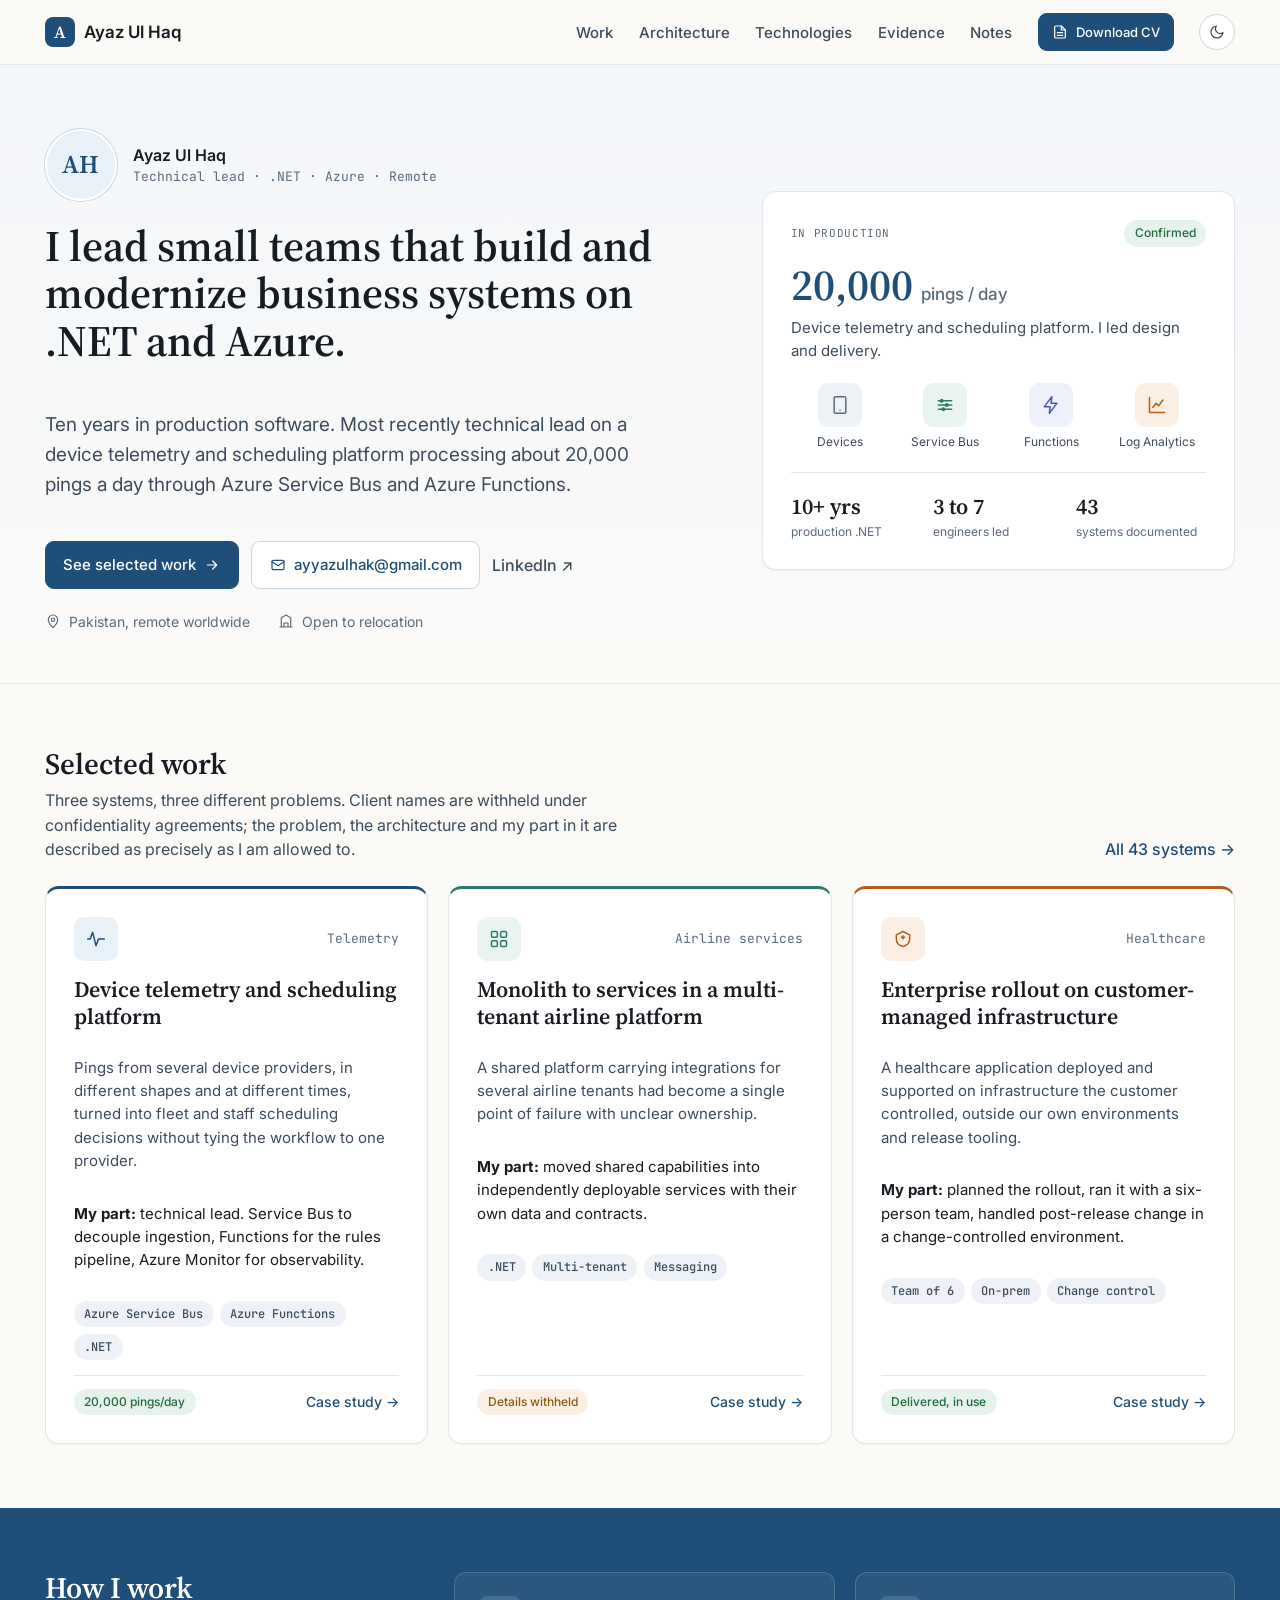
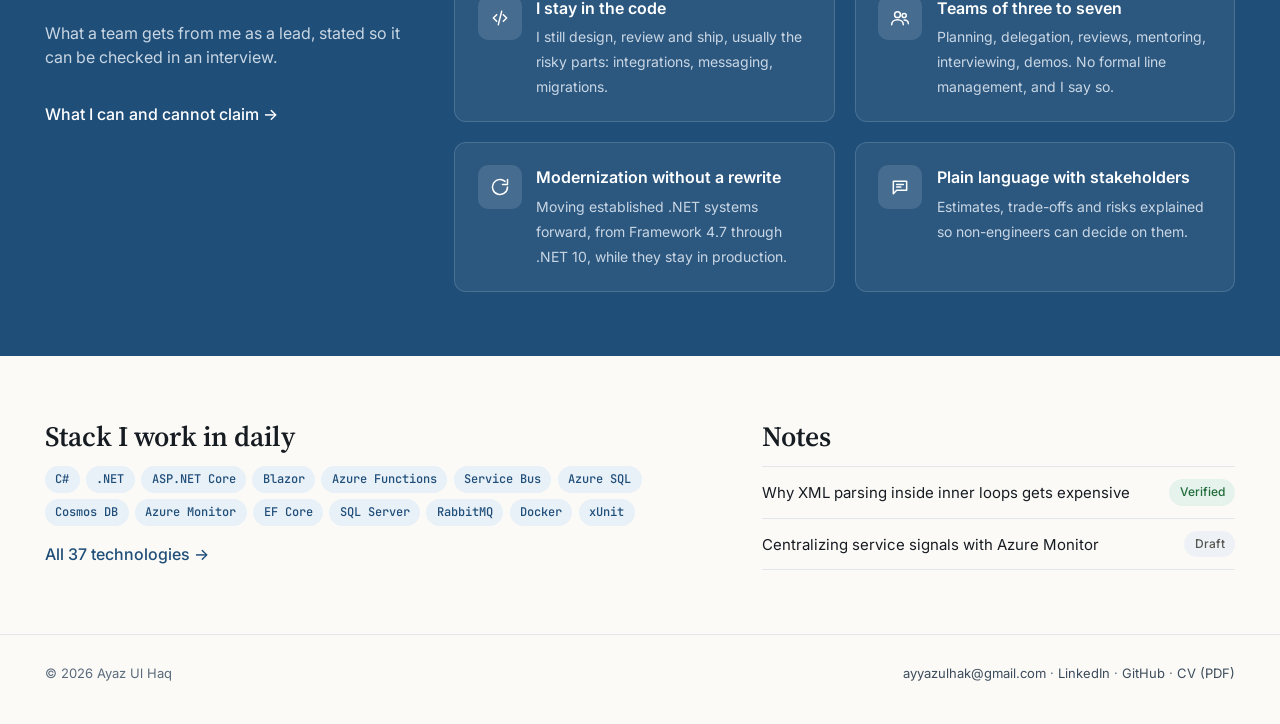
==== commit b2ea7b1d: "Redesign site: new layout, navy theme, animated architecture diagrams" ====
--- a/index.html
+++ b/index.html
@@ -1,123 +1,165 @@
-<!doctype html>
-<html lang="en">
-<head>
-  <meta charset="utf-8">
-  <meta name="viewport" content="width=device-width,initial-scale=1">
-  <meta name="description" content="Ayaz Ul Haq is a technical lead and hands-on .NET and Azure engineer building dependable software systems and delivery teams.">
-  <meta name="robots" content="index,follow,max-snippet:-1">
-  <link rel="canonical" href="https://ayazulhaq.com/">
-  <meta property="og:type" content="website">
-  <meta property="og:title" content="Ayaz Ul Haq | Technical Lead, .NET & Azure Engineer">
-  <meta property="og:description" content="Technical leadership, .NET engineering, Azure systems, modernization, and reliable delivery.">
-  <meta property="og:url" content="https://ayazulhaq.com/">
-  <title>Ayaz Ul Haq | Technical Lead, .NET & Azure Engineer</title>
-  <link rel="stylesheet" href="styles.css?v=20260905-editorial1">
-  <script type="application/ld+json">{"@context":"https://schema.org","@type":"Person","@id":"https://ayazulhaq.com/#ayaz-ul-haq","name":"Ayaz Ul Haq","url":"https://ayazulhaq.com/","jobTitle":"Technical Lead and Full-Stack .NET & Azure Engineer","sameAs":["https://www.linkedin.com/in/ayaz-ul-haq"]}</script>
-</head>
-<body>
-  <a class="skip" href="#main">Skip to content</a>
-  <nav class="nav" aria-label="Primary navigation">
-    <div class="wrap nav-in">
-      <a class="brand" href="index.html" aria-label="Ayaz Ul Haq, home"><span class="brand-mark">A</span><span>Ayaz <b>Ul Haq</b></span></a>
-      <div class="links">
-        <a href="#work">Work</a>
-        <a href="#approach">Approach</a>
-        <a href="architecture.html">Architecture</a>
-        <a href="#contact">Contact</a>
-        <a class="cta" href="Ayaz_Ul_Haq_CV.pdf" target="_blank" rel="noopener">View CV</a>
-      </div>
-    </div>
-  </nav>
-
-  <main id="main">
-    <header class="hero">
-      <div class="wrap hero-grid">
-        <div class="hero-copy">
-          <p class="eyebrow">Technical lead · Full-stack .NET & Azure engineer</p>
-          <h1>Software that holds up after launch.</h1>
-          <p class="hero-statement">I lead teams and build the difficult parts: modernizing established systems, designing cloud workflows, and turning operational complexity into software people can rely on.</p>
-          <div class="actions">
-            <a class="button" href="#work">See selected work</a>
-            <a class="button ghost" href="mailto:ayyazulhak@gmail.com">Email me</a>
-          </div>
-          <p class="availability-line"><strong>Based in Pakistan.</strong> Remote worldwide · Contract or full-time · Open to relocation.</p>
-        </div>
-        <aside class="hero-proof" aria-label="Featured engineering result">
-          <span class="proof-label">A system in production</span>
-          <strong class="proof-figure">20k</strong>
-          <p class="proof-copy">device pings processed per day through an Azure messaging and functions workflow.</p>
-          <div class="signal-flow" aria-hidden="true"><span>Devices</span><i></i><span>Service Bus</span><i></i><span>Functions</span></div>
-        </aside>
-      </div>
-    </header>
-
-    <section class="proof" aria-label="Career highlights">
-      <div class="wrap proof-grid">
-        <div class="proof-item"><strong>10+ years</strong><span>building and delivering business software</span></div>
-        <div class="proof-item"><strong>3–7 engineers</strong><span>teams supported through technical leadership</span></div>
-        <div class="proof-item"><strong>.NET 4.7–10</strong><span>production systems and modernization work</span></div>
-        <div class="proof-item"><strong>Azure</strong><span>messaging, functions, data and observability</span></div>
-      </div>
-    </section>
-
-    <section class="section" id="work">
-      <div class="wrap">
-        <div class="section-head">
-          <div><p class="eyebrow">Selected work</p><h2>Three systems. Three different kinds of pressure.</h2></div>
-          <p>A short, useful view of the work—not an inventory dump. Client identities stay private; the problem, technical shape and contribution remain visible.</p>
-        </div>
-        <div class="work-showcase">
-          <article class="work-lead">
-            <p class="work-meta">Telemetry & scheduling · Technical lead</p>
-            <h3>Turning asynchronous device signals into operational decisions.</h3>
-            <p class="work-body">Multiple device providers emitted data at different times. The system had to ingest those signals, apply business rules, and make them useful for fleet and staff scheduling without coupling the workflow to a single provider.</p>
-            <div class="work-outcome"><strong>~20,000/day</strong><span>verified device-ping volume · Azure Service Bus + Azure Functions</span></div>
-            <div class="section-action"><a class="text-link" href="case-studies.html#telemetry">Read the case study</a></div>
-          </article>
-          <div class="work-stack">
-            <article class="work-secondary">
-              <p class="work-meta">Platform modernization</p>
-              <h3>Reducing monolith pressure in airline services.</h3>
-              <p>Helped move shared multi-tenant capabilities toward independently deployable services and clearer ownership.</p>
-              <a class="text-link" href="case-studies.html#modernization">Read the case</a>
-            </article>
-            <article class="work-secondary">
-              <p class="work-meta">Enterprise rollout · Six-person team</p>
-              <h3>Delivery on customer-managed infrastructure.</h3>
-              <p>Led planning, deployment and post-release change for a healthcare application outside the team’s direct infrastructure control.</p>
-              <a class="text-link" href="case-studies.html#delivery">Read the case</a>
-            </article>
-          </div>
-        </div>
-        <div class="section-action"><a class="text-link" href="projects.html">Browse the full system index</a></div>
-      </div>
-    </section>
-
-    <section class="section alt leadership" id="approach">
-      <div class="wrap leadership-grid">
-        <div>
-          <p class="eyebrow">How I lead</p>
-          <h2>Close to the code. Clear with the team.</h2>
-          <p>My role is to create enough clarity for engineers to make progress, surface technical risk early, and keep stakeholders connected to delivery.</p>
-        </div>
-        <ol class="principles">
-          <li><span>01</span><div><strong>Start with the workflow.</strong><p>Understand the user, constraints and operational risk before choosing a pattern or platform.</p></div></li>
-          <li><span>02</span><div><strong>Make difficult parts visible.</strong><p>Use design discussion, short feedback loops, tests, logs and observability to remove surprises.</p></div></li>
-          <li><span>03</span><div><strong>Raise quality while shipping.</strong><p>Use reviews, mentoring and disciplined debugging without separating engineering quality from delivery.</p></div></li>
-          <li><span>04</span><div><strong>Communicate in plain language.</strong><p>Keep estimates, trade-offs, progress and risks understandable to engineers and stakeholders.</p></div></li>
-        </ol>
-      </div>
-    </section>
-
-    <section class="contact" id="contact">
-      <div class="wrap contact-in">
-        <div><p class="eyebrow">Let’s work together</p><h2>Need a technical lead who still builds?</h2><p>Available for remote .NET and Azure roles, modernization work, cloud delivery, and international relocation opportunities.</p></div>
-        <div class="contact-actions"><a class="button light" href="mailto:ayyazulhak@gmail.com">Email Ayaz</a><a class="button outline-light" href="https://www.linkedin.com/in/ayaz-ul-haq" target="_blank" rel="noopener">LinkedIn</a></div>
-      </div>
-    </section>
-  </main>
-
-  <footer class="footer"><div class="wrap footer-in"><span>© <span data-year></span> Ayaz Ul Haq</span><span>Technical Lead · .NET · Azure · Pakistan</span></div></footer>
-  <script src="site.js?v=20260905-editorial1"></script>
-</body>
-</html>
+<!doctype html>
+<html lang="en">
+<head>
+  <meta charset="utf-8">
+  <meta name="viewport" content="width=device-width,initial-scale=1">
+  <title>Ayaz Ul Haq, technical lead and .NET engineer</title>
+  <meta name="description" content="Ayaz Ul Haq leads small engineering teams building and modernizing business systems on .NET and Azure. Ten years in production software. Remote, open to relocation.">
+  <meta name="robots" content="index,follow,max-snippet:-1">
+  <link rel="canonical" href="https://ayazulhaq.com/">
+  <meta property="og:type" content="website">
+  <meta property="og:title" content="Ayaz Ul Haq, technical lead and .NET engineer">
+  <meta property="og:description" content="Leads small teams building and modernizing business systems on .NET and Azure. Ten years in production software.">
+  <meta property="og:url" content="https://ayazulhaq.com/">
+  <link rel="preconnect" href="https://fonts.googleapis.com">
+  <link rel="preconnect" href="https://fonts.gstatic.com" crossorigin>
+  <link rel="stylesheet" href="https://fonts.googleapis.com/css2?family=Source+Serif+4:opsz,wght@8..60,600&family=Inter:wght@400;500;600&family=JetBrains+Mono:wght@400;500&display=swap">
+  <link rel="icon" href="favicon.svg" type="image/svg+xml">
+  <link rel="stylesheet" href="main.css?v=3">
+  <script>try{var t=localStorage.getItem('theme');if(t==='dark'||t==='light')document.documentElement.setAttribute('data-theme',t)}catch(e){}</script>
+  <script type="application/ld+json">{"@context":"https://schema.org","@type":"Person","@id":"https://ayazulhaq.com/#ayaz-ul-haq","name":"Ayaz Ul Haq","url":"https://ayazulhaq.com/","jobTitle":"Technical Lead and .NET Engineer","email":"mailto:ayyazulhak@gmail.com","sameAs":["https://www.linkedin.com/in/ayaz-ul-haq","https://github.com/Ayazulhak"]}</script>
+</head>
+<body>
+<a class="skip" href="#main">Skip to content</a>
+
+<header class="nav">
+  <div class="wrap nav-in">
+    <a class="brand" href="index.html" aria-current="page"><span class="brand-mark">A</span>Ayaz Ul Haq</a>
+    <button class="menu-toggle" type="button" data-menu-toggle aria-expanded="false" aria-controls="site-nav" aria-label="Open navigation"><svg class="ico" aria-hidden="true" viewBox="0 0 24 24"><path d="M4 7h16M4 12h16M4 17h16"/></svg></button>
+    <nav aria-label="Primary">
+      <ul class="nav-links" id="site-nav">
+        <li><a href="projects.html">Work</a></li>
+        <li><a href="architecture.html">Architecture</a></li>
+        <li><a href="technologies.html">Technologies</a></li>
+        <li><a href="impact.html">Evidence</a></li>
+        <li><a href="notes.html">Notes</a></li>
+        <li><a class="btn small" href="Ayaz_Ul_Haq_CV.pdf"><svg class="ico" aria-hidden="true" viewBox="0 0 24 24"><path d="M14 3H6a2 2 0 0 0-2 2v14a2 2 0 0 0 2 2h12a2 2 0 0 0 2-2V9z"/><path d="M14 3v6h6M8 13h8M8 17h8"/></svg>Download CV</a></li>
+        <li><button class="theme-toggle" type="button" data-theme-toggle aria-label="Switch colour theme"><svg class="moon" viewBox="0 0 24 24" fill="none" stroke="currentColor" stroke-width="1.8" stroke-linecap="round" stroke-linejoin="round" aria-hidden="true"><path d="M21 12.8A9 9 0 1 1 11.2 3a7 7 0 0 0 9.8 9.8z"/></svg><svg class="sun" viewBox="0 0 24 24" fill="none" stroke="currentColor" stroke-width="1.8" stroke-linecap="round" stroke-linejoin="round" aria-hidden="true"><circle cx="12" cy="12" r="4"/><path d="M12 2v2M12 20v2M4.9 4.9l1.4 1.4M17.7 17.7l1.4 1.4M2 12h2M20 12h2M4.9 19.1l1.4-1.4M17.7 6.3l1.4-1.4"/></svg></button></li>
+      </ul>
+    </nav>
+  </div>
+</header>
+
+<main id="main">
+
+<section class="hero">
+  <div class="wrap grid12">
+    <div class="span7 hero-copy">
+      <div class="who reveal" style="--i:0">
+        <img class="portrait" src="ayaz.jpg" alt="" width="72" height="72" onerror="this.replaceWith(Object.assign(document.createElement('div'),{className:'portrait-fallback',textContent:'AH'}))">
+        <div><div style="font-weight:600">Ayaz Ul Haq</div><div class="mono muted">Technical lead · .NET · Azure · Remote</div></div>
+      </div>
+      <h1 class="reveal" style="--i:1">I lead small teams that build and modernize business systems on .NET and Azure.</h1>
+      <p class="lede reveal" style="--i:2">Ten years in production software. Most recently technical lead on a device telemetry and scheduling platform processing about 20,000 pings a day through Azure Service Bus and Azure Functions.</p>
+      <div class="hero-actions reveal" style="--i:3">
+        <a class="btn" href="projects.html">See selected work<svg class="ico" aria-hidden="true" viewBox="0 0 24 24"><path d="M5 12h14M13 6l6 6-6 6"/></svg></a>
+        <button class="btn secondary" type="button" data-copy-email="ayyazulhak@gmail.com"><svg class="ico" aria-hidden="true" viewBox="0 0 24 24"><rect x="3" y="5" width="18" height="14" rx="2"/><path d="m3 7 9 6 9-6"/></svg>ayyazulhak@gmail.com</button>
+        <a href="https://www.linkedin.com/in/ayaz-ul-haq" rel="me" style="font-weight:500;color:var(--ink-2)">LinkedIn ↗</a>
+      </div>
+      <div class="facts-row reveal" style="--i:4">
+        <span><svg class="ico" aria-hidden="true" viewBox="0 0 24 24"><path d="M12 22s7-7.1 7-12a7 7 0 1 0-14 0c0 4.9 7 12 7 12z"/><circle cx="12" cy="10" r="2.5"/></svg>Pakistan, remote worldwide</span>
+        <span><svg class="ico" aria-hidden="true" viewBox="0 0 24 24"><path d="M3 21h18M5 21V7l7-4 7 4v14M9 21v-6h6v6"/></svg>Open to relocation</span>
+      </div>
+    </div>
+
+    <div class="span5 card proof reveal" style="--i:2">
+      <div class="card-head" style="margin-bottom:1rem"><span class="lbl">In production</span><span class="status ok">Confirmed</span></div>
+      <div class="big">20,000<small>pings / day</small></div>
+      <p style="margin:.6rem 0 1.25rem">Device telemetry and scheduling platform. I led design and delivery.</p>
+      <div class="proof-nodes">
+        <div><span class="tile external"><svg class="ico" aria-hidden="true" viewBox="0 0 24 24"><rect x="5" y="2" width="14" height="20" rx="2"/><path d="M12 18h.01"/></svg></span>Devices</div>
+        <div><span class="tile queue"><svg class="ico" aria-hidden="true" viewBox="0 0 24 24"><path d="M4 7h16M4 12h16M4 17h16"/><circle cx="8" cy="7" r="1.5"/><circle cx="14" cy="12" r="1.5"/><circle cx="10" cy="17" r="1.5"/></svg></span>Service Bus</div>
+        <div><span class="tile worker"><svg class="ico" aria-hidden="true" viewBox="0 0 24 24"><path d="M13 2 4 14h7l-1 8 9-12h-7z"/></svg></span>Functions</div>
+        <div><span class="tile data"><svg class="ico" aria-hidden="true" viewBox="0 0 24 24"><path d="M3 3v18h18"/><path d="m7 15 4-5 3 3 5-7"/></svg></span>Log Analytics</div>
+      </div>
+      <div class="proof-stats">
+        <div><div class="n">10+ yrs</div><div class="l">production .NET</div></div>
+        <div><div class="n">3 to 7</div><div class="l">engineers led</div></div>
+        <div><div class="n">43</div><div class="l">systems documented</div></div>
+      </div>
+    </div>
+  </div>
+</section>
+
+<section class="section" id="work">
+  <div class="wrap">
+    <div class="section-head">
+      <div><h2>Selected work</h2><p>Three systems, three different problems. Client names are withheld under confidentiality agreements; the problem, the architecture and my part in it are described as precisely as I am allowed to.</p></div>
+      <a href="projects.html#index" style="font-weight:500;white-space:nowrap">All 43 systems →</a>
+    </div>
+    <div class="cols3">
+      <article class="card card-stack accent-ui">
+        <div class="card-head"><span class="tile"><svg class="ico" aria-hidden="true" viewBox="0 0 24 24"><path d="M2 12h3l3-8 4 16 3-8h7"/></svg></span><span class="mono muted">Telemetry</span></div>
+        <h3>Device telemetry and scheduling platform</h3>
+        <p>Pings from several device providers, in different shapes and at different times, turned into fleet and staff scheduling decisions without tying the workflow to one provider.</p>
+        <p class="strong"><b>My part:</b> technical lead. Service Bus to decouple ingestion, Functions for the rules pipeline, Azure Monitor for observability.</p>
+        <div class="chips"><span class="chip">Azure Service Bus</span><span class="chip">Azure Functions</span><span class="chip">.NET</span></div>
+        <div class="foot"><span class="status ok">20,000 pings/day</span><a href="projects.html#telemetry" style="font-weight:500">Case study →</a></div>
+      </article>
+      <article class="card card-stack accent-queue">
+        <div class="card-head"><span class="tile queue"><svg class="ico" aria-hidden="true" viewBox="0 0 24 24"><rect x="3" y="3" width="7" height="7" rx="1.5"/><rect x="14" y="3" width="7" height="7" rx="1.5"/><rect x="3" y="14" width="7" height="7" rx="1.5"/><rect x="14" y="14" width="7" height="7" rx="1.5"/></svg></span><span class="mono muted">Airline services</span></div>
+        <h3>Monolith to services in a multi-tenant airline platform</h3>
+        <p>A shared platform carrying integrations for several airline tenants had become a single point of failure with unclear ownership.</p>
+        <p class="strong"><b>My part:</b> moved shared capabilities into independently deployable services with their own data and contracts.</p>
+        <div class="chips"><span class="chip">.NET</span><span class="chip">Multi-tenant</span><span class="chip">Messaging</span></div>
+        <div class="foot"><span class="status warn">Details withheld</span><a href="projects.html#modernization" style="font-weight:500">Case study →</a></div>
+      </article>
+      <article class="card card-stack accent-data">
+        <div class="card-head"><span class="tile data"><svg class="ico" aria-hidden="true" viewBox="0 0 24 24"><path d="M12 3 4 7v5c0 5 3.5 8 8 9 4.5-1 8-4 8-9V7z"/><path d="M12 8v4M10 10h4"/></svg></span><span class="mono muted">Healthcare</span></div>
+        <h3>Enterprise rollout on customer-managed infrastructure</h3>
+        <p>A healthcare application deployed and supported on infrastructure the customer controlled, outside our own environments and release tooling.</p>
+        <p class="strong"><b>My part:</b> planned the rollout, ran it with a six-person team, handled post-release change in a change-controlled environment.</p>
+        <div class="chips"><span class="chip">Team of 6</span><span class="chip">On-prem</span><span class="chip">Change control</span></div>
+        <div class="foot"><span class="status ok">Delivered, in use</span><a href="projects.html#delivery" style="font-weight:500">Case study →</a></div>
+      </article>
+    </div>
+  </div>
+</section>
+
+<section class="section band" id="approach">
+  <div class="wrap grid12">
+    <div class="span4">
+      <h2>How I work</h2>
+      <p>What a team gets from me as a lead, stated so it can be checked in an interview.</p>
+      <a href="impact.html" style="display:inline-block;margin-top:1rem;font-weight:500">What I can and cannot claim →</a>
+    </div>
+    <div class="span8 cols2">
+      <div class="band-card"><span class="tile"><svg class="ico" aria-hidden="true" viewBox="0 0 24 24"><path d="m8 8-4 4 4 4M16 8l4 4-4 4M14 4l-4 16"/></svg></span><div><b>I stay in the code</b><span>I still design, review and ship, usually the risky parts: integrations, messaging, migrations.</span></div></div>
+      <div class="band-card"><span class="tile"><svg class="ico" aria-hidden="true" viewBox="0 0 24 24"><circle cx="9" cy="8" r="3.5"/><path d="M2 20c0-3.5 3-6 7-6s7 2.5 7 6"/><circle cx="17" cy="9" r="2.5"/><path d="M22 19c0-2.5-2-4.5-5-4.5"/></svg></span><div><b>Teams of three to seven</b><span>Planning, delegation, reviews, mentoring, interviewing, demos. No formal line management, and I say so.</span></div></div>
+      <div class="band-card"><span class="tile"><svg class="ico" aria-hidden="true" viewBox="0 0 24 24"><path d="M21 12a9 9 0 1 1-3-6.7"/><path d="M21 3v6h-6"/></svg></span><div><b>Modernization without a rewrite</b><span>Moving established .NET systems forward, from Framework 4.7 through .NET 10, while they stay in production.</span></div></div>
+      <div class="band-card"><span class="tile"><svg class="ico" aria-hidden="true" viewBox="0 0 24 24"><path d="M4 5h16v11H8l-4 4z"/><path d="M8 9h8M8 12h5"/></svg></span><div><b>Plain language with stakeholders</b><span>Estimates, trade-offs and risks explained so non-engineers can decide on them.</span></div></div>
+    </div>
+  </div>
+</section>
+
+<section class="section">
+  <div class="wrap grid12">
+    <div class="span7">
+      <h2 style="font-size:1.75rem">Stack I work in daily</h2>
+      <div class="chips">
+        <span class="chip blue">C#</span><span class="chip blue">.NET</span><span class="chip blue">ASP.NET Core</span><span class="chip blue">Blazor</span><span class="chip blue">Azure Functions</span><span class="chip blue">Service Bus</span><span class="chip blue">Azure SQL</span><span class="chip blue">Cosmos DB</span><span class="chip blue">Azure Monitor</span><span class="chip blue">EF Core</span><span class="chip blue">SQL Server</span><span class="chip blue">RabbitMQ</span><span class="chip blue">Docker</span><span class="chip blue">xUnit</span>
+      </div>
+      <a href="technologies.html" style="display:inline-block;margin-top:1rem;font-weight:500">All 37 technologies →</a>
+    </div>
+    <div class="span5">
+      <h2 style="font-size:1.75rem">Notes</h2>
+      <div class="list-rows">
+        <a href="notes.html#xml-hot-paths"><span>Why XML parsing inside inner loops gets expensive</span><span class="status ok">Verified</span></a>
+        <a href="notes.html#azure-monitor"><span>Centralizing service signals with Azure Monitor</span><span class="status pending">Draft</span></a>
+      </div>
+    </div>
+  </div>
+</section>
+
+</main>
+
+<footer class="footer">
+  <div class="wrap footer-in">
+    <span>&copy; <span data-year>2026</span> Ayaz Ul Haq</span>
+    <span><a href="mailto:ayyazulhak@gmail.com">ayyazulhak@gmail.com</a> &middot; <a href="https://www.linkedin.com/in/ayaz-ul-haq">LinkedIn</a> &middot; <a href="https://github.com/Ayazulhak">GitHub</a> &middot; <a href="Ayaz_Ul_Haq_CV.pdf">CV (PDF)</a></span>
+  </div>
+</footer>
+
+<script src="main.js?v=3" defer></script>
+</body>
+</html>
--- a/main.css
+++ b/main.css
@@ -0,0 +1,311 @@
+/* ayazulhaq.com design system v2, pass 2. See DIRECTION.md. */
+
+:root {
+  --serif: "Source Serif 4", "Iowan Old Style", Georgia, serif;
+  --sans: "Inter", system-ui, -apple-system, "Segoe UI", sans-serif;
+  --mono: "JetBrains Mono", ui-monospace, "SFMono-Regular", Consolas, monospace;
+
+  --paper: #fbfaf7;
+  --raised: #ffffff;
+  --tint: #f3f6fa;
+  --tint-2: #e8f0f8;
+  --rule: #e3e6ea;
+  --rule-strong: #c9d6e3;
+  --ink: #171c22;
+  --ink-2: #3c4c5c;
+  --ink-3: #5b6b7b;
+  --ink-4: #8a98a6;
+  --navy: #1f4e79;
+  --navy-deep: #163a5a;
+  --link: #1f4e79;
+  --link-hover: #163a5a;
+  --on-navy: #ffffff;
+  --on-navy-2: #c9d6e3;
+
+  --c-ui: #1f4e79;  --c-ui-bg: #e8f0f8;
+  --c-service: #2f6fb0; --c-service-bg: #e6eef8;
+  --c-worker: #4b55b8; --c-worker-bg: #eef0fa;
+  --c-data: #b35c1e; --c-data-bg: #fbefe3;
+  --c-queue: #2b7a6a; --c-queue-bg: #e9f4f1;
+  --c-external: #5b6b7b; --c-external-bg: #eef2f6;
+
+  --ok: #1f6b3a; --ok-bg: #e6f3ec;
+  --warn: #8a5a12; --warn-bg: #fbefe3;
+  --pending: #55554f; --pending-bg: #eef2f6;
+
+  --wide: 80rem;
+  --gutter: clamp(1rem, 3.5vw, 3rem);
+  --radius: 14px;
+  --radius-s: 9px;
+  --shadow: 0 1px 2px rgba(23, 28, 34, .06);
+  --ease-out: cubic-bezier(0.16, 1, 0.3, 1);
+  color-scheme: light;
+}
+
+@media (prefers-color-scheme: dark) {
+  :root:not([data-theme="light"]) {
+    --paper: #141719; --raised: #1b1f23; --tint: #1f242a; --tint-2: #1f2d3a;
+    --rule: #2a3037; --rule-strong: #35404b;
+    --ink: rgba(255,255,255,.92); --ink-2: rgba(255,255,255,.74); --ink-3: rgba(255,255,255,.56); --ink-4: rgba(255,255,255,.4);
+    --navy: #4f8ac4; --navy-deep: #6ba0d4; --link: #7fb0e0; --link-hover: #a3c7ea;
+    --on-navy: #ffffff; --on-navy-2: #c9d6e3;
+    --c-ui: #7fb0e0; --c-ui-bg: #1f2d3a; --c-service: #6fa3dc; --c-service-bg: #1e2a38; --c-worker: #9aa2e8; --c-worker-bg: #262a44;
+    --c-data: #e0935a; --c-data-bg: #3a2a1c; --c-queue: #6fbfae; --c-queue-bg: #1c342e; --c-external: #9aa8b6; --c-external-bg: #262c33;
+    --ok: #7fbf8a; --ok-bg: #1d3324; --warn: #d9a860; --warn-bg: #3a2d15; --pending: #b0b0aa; --pending-bg: #2a2d31;
+    --shadow: none; color-scheme: dark;
+  }
+}
+:root[data-theme="dark"] {
+  --paper: #141719; --raised: #1b1f23; --tint: #1f242a; --tint-2: #1f2d3a;
+  --rule: #2a3037; --rule-strong: #35404b;
+  --ink: rgba(255,255,255,.92); --ink-2: rgba(255,255,255,.74); --ink-3: rgba(255,255,255,.56); --ink-4: rgba(255,255,255,.4);
+  --navy: #4f8ac4; --navy-deep: #6ba0d4; --link: #7fb0e0; --link-hover: #a3c7ea;
+  --on-navy: #ffffff; --on-navy-2: #c9d6e3;
+  --c-ui: #7fb0e0; --c-ui-bg: #1f2d3a; --c-service: #6fa3dc; --c-service-bg: #1e2a38; --c-worker: #9aa2e8; --c-worker-bg: #262a44;
+  --c-data: #e0935a; --c-data-bg: #3a2a1c; --c-queue: #6fbfae; --c-queue-bg: #1c342e; --c-external: #9aa8b6; --c-external-bg: #262c33;
+  --ok: #7fbf8a; --ok-bg: #1d3324; --warn: #d9a860; --warn-bg: #3a2d15; --pending: #b0b0aa; --pending-bg: #2a2d31;
+  --shadow: none; color-scheme: dark;
+}
+:root[data-theme="dark"] .band, :root:not([data-theme="light"]) .band { }
+
+/* Base */
+
+*, *::before, *::after { box-sizing: border-box; }
+html { -webkit-text-size-adjust: 100%; scroll-behavior: smooth; }
+body { margin: 0; background: var(--paper); color: var(--ink); font-family: var(--sans); font-size: 16px; line-height: 1.55; -webkit-font-smoothing: antialiased; }
+h1, h2, h3, h4 { font-family: var(--serif); font-weight: 600; line-height: 1.15; letter-spacing: 0; margin: 0 0 .5em; color: var(--ink); }
+h1 { font-size: clamp(2rem, 3.4vw, 3.25rem); line-height: 1.1; }
+h2 { font-size: clamp(1.6rem, 2.3vw, 2.125rem); }
+h3 { font-size: 1.375rem; line-height: 1.25; }
+h4 { font-size: 1.0625rem; font-family: var(--sans); }
+p { margin: 0 0 1em; }
+p:last-child { margin-bottom: 0; }
+a { color: var(--link); text-decoration: none; transition: color 150ms var(--ease-out); }
+a:hover { color: var(--link-hover); text-decoration: underline; text-underline-offset: .18em; }
+a:focus-visible, button:focus-visible, input:focus-visible { outline: 2px solid var(--navy); outline-offset: 3px; border-radius: 3px; }
+ul, ol { padding-left: 1.2em; }
+img { max-width: 100%; height: auto; display: block; }
+button, input { font: inherit; }
+code, .mono { font-family: var(--mono); font-size: .8125rem; }
+.skip { position: absolute; left: -999px; top: .5rem; background: var(--raised); color: var(--ink); padding: .5rem .8rem; border: 1px solid var(--rule-strong); z-index: 20; }
+.skip:focus { left: .5rem; }
+
+/* Layout */
+
+.wrap { width: min(var(--wide), 100% - 2 * var(--gutter)); margin-inline: auto; }
+.grid12 { display: grid; grid-template-columns: repeat(12, minmax(0, 1fr)); gap: clamp(1.25rem, 3vw, 3rem); }
+.span4 { grid-column: span 4; } .span5 { grid-column: span 5; } .span7 { grid-column: span 7; } .span8 { grid-column: span 8; }
+.cols2 { display: grid; grid-template-columns: repeat(2, minmax(0, 1fr)); gap: 1.25rem; }
+.cols3 { display: grid; grid-template-columns: repeat(3, minmax(0, 1fr)); gap: 1.25rem; }
+.cols4 { display: grid; grid-template-columns: repeat(4, minmax(0, 1fr)); gap: .9rem; }
+@media (max-width: 960px) {
+  .span4, .span5, .span7, .span8 { grid-column: 1 / -1; }
+  .cols3, .cols4 { grid-template-columns: repeat(2, minmax(0, 1fr)); }
+}
+@media (max-width: 640px) {
+  .cols2, .cols3, .cols4 { grid-template-columns: 1fr; }
+}
+.section { padding-block: clamp(2.5rem, 5vw, 4rem); }
+.section-tint { background: var(--tint); border-top: 1px solid var(--rule); border-bottom: 1px solid var(--rule); }
+.page-head { padding: clamp(2.25rem, 4vw, 3.5rem) 0 1.75rem; background: linear-gradient(180deg, var(--tint) 0%, var(--paper) 100%); border-bottom: 1px solid var(--rule); }
+.page-head .grid12 { align-items: end; }
+.page-head p.lede { font-size: 1.0625rem; color: var(--ink-2); max-width: 42rem; }
+.section-head { display: flex; justify-content: space-between; align-items: flex-end; gap: 1.5rem; flex-wrap: wrap; margin-bottom: 1.5rem; }
+.section-head h2 { margin: 0 0 .35rem; }
+.section-head p { color: var(--ink-2); max-width: 40rem; }
+.lbl { font-family: var(--mono); font-size: .6875rem; letter-spacing: .06em; text-transform: uppercase; color: var(--ink-3); }
+.muted { color: var(--ink-3); }
+.small { font-size: .875rem; }
+
+/* Nav */
+
+.nav { position: sticky; top: 0; z-index: 10; border-bottom: 1px solid var(--rule); background: color-mix(in srgb, var(--paper) 90%, transparent); backdrop-filter: blur(10px); }
+.nav-in { display: flex; align-items: center; justify-content: space-between; gap: 1.5rem; min-height: 4rem; }
+.brand { display: inline-flex; align-items: center; gap: .6rem; color: var(--ink); font-weight: 600; font-size: 1.0625rem; }
+.brand:hover { text-decoration: none; color: var(--navy); }
+.brand-mark { width: 30px; height: 30px; border-radius: 8px; background: var(--navy); color: #fff; display: grid; place-items: center; font-family: var(--serif); font-weight: 600; }
+.nav-links { display: flex; align-items: center; gap: 1.6rem; list-style: none; margin: 0; padding: 0; }
+.nav-links a { color: var(--ink-2); font-weight: 500; font-size: .9375rem; }
+.nav-links a:hover { color: var(--ink); text-decoration: none; }
+.nav-links a[aria-current="page"] { color: var(--ink); border-bottom: 2px solid var(--navy); padding-bottom: 2px; }
+.nav-links a.btn { color: #fff; }
+.nav-links a.btn:hover { color: #fff; }
+.theme-toggle { width: 36px; height: 36px; border-radius: 999px; border: 1px solid var(--rule-strong); background: var(--raised); color: var(--ink-2); display: inline-grid; place-items: center; cursor: pointer; }
+.theme-toggle:hover { color: var(--ink); border-color: var(--ink-4); }
+.theme-toggle svg { width: 16px; height: 16px; }
+.theme-toggle .sun { display: none; }
+:root[data-theme="dark"] .theme-toggle .sun { display: block; }
+:root[data-theme="dark"] .theme-toggle .moon { display: none; }
+@media (prefers-color-scheme: dark) {
+  :root:not([data-theme="light"]) .theme-toggle .sun { display: block; }
+  :root:not([data-theme="light"]) .theme-toggle .moon { display: none; }
+}
+.menu-toggle { display: none; width: 40px; height: 40px; border: 1px solid var(--rule-strong); border-radius: var(--radius-s); background: var(--raised); color: var(--ink); cursor: pointer; place-items: center; }
+.menu-toggle svg { width: 18px; height: 18px; }
+@media (max-width: 860px) {
+  .menu-toggle { display: grid; }
+  .nav-links { display: none; position: absolute; left: 0; right: 0; top: 100%; flex-direction: column; align-items: stretch; gap: 0; background: var(--paper); border-bottom: 1px solid var(--rule); padding: .5rem var(--gutter) 1rem; }
+  .nav-links.is-open { display: flex; }
+  .nav-links li { border-top: 1px solid var(--rule); }
+  .nav-links a { display: block; padding: .75rem 0; }
+  .nav-links a[aria-current="page"] { border-bottom: 0; }
+  .nav-links .btn { margin-top: .75rem; justify-content: center; }
+}
+
+/* Buttons, chips, tiles, status */
+
+.btn { display: inline-flex; align-items: center; gap: .5rem; padding: .7rem 1.1rem; border-radius: var(--radius-s); border: 1px solid var(--navy); background: var(--navy); color: #fff; font-weight: 500; font-size: .9375rem; cursor: pointer; text-decoration: none; transition: background 150ms var(--ease-out), border-color 150ms var(--ease-out); }
+.btn:hover { background: var(--navy-deep); border-color: var(--navy-deep); color: #fff; text-decoration: none; }
+.btn.secondary { background: var(--raised); color: var(--navy); border-color: var(--rule-strong); }
+.btn.secondary:hover { border-color: var(--navy); background: var(--raised); color: var(--navy); }
+.btn.small { padding: .5rem .8rem; font-size: .8125rem; }
+.btn svg { width: 16px; height: 16px; }
+.ico { width: 20px; height: 20px; stroke: currentColor; fill: none; stroke-width: 1.8; stroke-linecap: round; stroke-linejoin: round; flex: none; }
+.tile { width: 44px; height: 44px; border-radius: 10px; display: grid; place-items: center; flex: none; background: var(--c-ui-bg); color: var(--c-ui); }
+.tile.service { background: var(--c-service-bg); color: var(--c-service); }
+.tile.worker { background: var(--c-worker-bg); color: var(--c-worker); }
+.tile.data { background: var(--c-data-bg); color: var(--c-data); }
+.tile.queue { background: var(--c-queue-bg); color: var(--c-queue); }
+.tile.external { background: var(--c-external-bg); color: var(--c-external); }
+.chip { display: inline-flex; align-items: center; padding: .25rem .65rem; border-radius: 999px; background: var(--pending-bg); color: var(--ink-2); font-family: var(--mono); font-size: .75rem; font-weight: 500; white-space: nowrap; }
+.chip.blue { background: var(--c-ui-bg); color: var(--c-ui); }
+.chips { display: flex; gap: .4rem; flex-wrap: wrap; }
+.status { display: inline-flex; align-items: center; gap: .4rem; padding: .25rem .65rem; border-radius: 999px; font-size: .75rem; font-weight: 500; white-space: nowrap; }
+.status.ok { background: var(--ok-bg); color: var(--ok); }
+.status.warn { background: var(--warn-bg); color: var(--warn); }
+.status.pending { background: var(--pending-bg); color: var(--pending); }
+.dot { width: 8px; height: 8px; border-radius: 999px; flex: none; display: inline-block; background: var(--c-ui); }
+.dot.platform { background: var(--c-worker); } .dot.workflow { background: var(--c-queue); } .dot.operations { background: var(--c-data); } .dot.modernization { background: var(--c-ui); }
+.filter { padding: .45rem .8rem; border-radius: 999px; border: 1px solid var(--rule-strong); background: var(--raised); color: var(--ink-2); font-size: .8125rem; font-weight: 500; cursor: pointer; }
+.filter:hover { border-color: var(--navy); color: var(--ink); }
+.filter[aria-pressed="true"] { background: var(--navy); border-color: var(--navy); color: #fff; }
+.search { display: flex; align-items: center; gap: .5rem; background: var(--raised); border: 1px solid var(--rule-strong); border-radius: var(--radius-s); padding: .5rem .8rem; color: var(--ink-3); }
+.search input { border: 0; outline: 0; background: transparent; width: 100%; color: var(--ink); }
+.search .ico { width: 16px; height: 16px; }
+
+/* Cards */
+
+.card { background: var(--raised); border: 1px solid var(--rule); border-radius: var(--radius); padding: 1.75rem; box-shadow: var(--shadow); }
+.card.accent-ui { border-top: 3px solid var(--c-ui); }
+.card.accent-queue { border-top: 3px solid var(--c-queue); }
+.card.accent-data { border-top: 3px solid var(--c-data); }
+.card-stack { display: flex; flex-direction: column; gap: .9rem; height: 100%; }
+.card-stack .foot { margin-top: auto; padding-top: .8rem; border-top: 1px solid var(--rule); display: flex; justify-content: space-between; align-items: center; gap: .75rem; font-size: .875rem; }
+.card-head { display: flex; justify-content: space-between; align-items: center; gap: .75rem; }
+.card p { color: var(--ink-2); font-size: .9375rem; }
+.card p.strong { color: var(--ink); }
+
+/* Hero */
+
+.hero { padding: clamp(2.5rem, 5vw, 4.5rem) 0 clamp(2.5rem, 4vw, 4rem); background: linear-gradient(180deg, var(--tint) 0%, var(--paper) 100%); border-bottom: 1px solid var(--rule); }
+.hero .grid12 { align-items: center; }
+.hero-copy { display: flex; flex-direction: column; gap: 1.35rem; }
+.who { display: flex; align-items: center; gap: 1rem; }
+.portrait { width: 72px; height: 72px; border-radius: 999px; object-fit: cover; border: 2px solid var(--raised); box-shadow: 0 0 0 1px var(--rule-strong); background: var(--tint-2); }
+.portrait-fallback { width: 72px; height: 72px; border-radius: 999px; border: 2px solid var(--raised); box-shadow: 0 0 0 1px var(--rule-strong); background: var(--tint-2); color: var(--navy); display: grid; place-items: center; font-family: var(--serif); font-weight: 600; font-size: 1.6rem; }
+.hero h1 { max-width: 40rem; }
+.hero .lede { font-size: 1.1875rem; line-height: 1.6; color: var(--ink-2); max-width: 37rem; }
+.hero-actions { display: flex; gap: .75rem; flex-wrap: wrap; align-items: center; }
+.facts-row { display: flex; gap: 1.75rem; flex-wrap: wrap; font-size: .875rem; color: var(--ink-3); }
+.facts-row span { display: inline-flex; align-items: center; gap: .5rem; }
+.facts-row .ico { width: 16px; height: 16px; }
+.proof .big { font-family: var(--serif); font-weight: 600; font-size: 2.75rem; line-height: 1; color: var(--navy); }
+.proof .big small { font-family: var(--sans); font-weight: 500; font-size: 1.0625rem; color: var(--ink-3); margin-left: .5rem; }
+.proof-nodes { display: grid; grid-template-columns: repeat(4, minmax(0, 1fr)); gap: .5rem; text-align: center; font-size: .75rem; color: var(--ink-2); }
+.proof-nodes > div { display: flex; flex-direction: column; align-items: center; gap: .4rem; }
+.proof-stats { margin-top: 1.25rem; padding-top: 1rem; border-top: 1px solid var(--rule); display: grid; grid-template-columns: repeat(3, minmax(0, 1fr)); gap: .75rem; }
+.proof-stats .n { font-family: var(--serif); font-weight: 600; font-size: 1.375rem; }
+.proof-stats .l { font-size: .75rem; color: var(--ink-3); }
+
+/* Navy band */
+
+.band { background: var(--navy); color: var(--on-navy); }
+.band h2 { color: var(--on-navy); }
+.band p { color: var(--on-navy-2); }
+.band a { color: var(--on-navy); }
+.band-card { background: rgba(255,255,255,.06); border: 1px solid rgba(255,255,255,.14); border-radius: 12px; padding: 1.4rem; display: flex; gap: .9rem; }
+.band-card .tile { background: rgba(255,255,255,.12); color: #fff; }
+.band-card b { display: block; font-weight: 600; margin-bottom: .25rem; }
+.band-card span { font-size: .875rem; color: var(--on-navy-2); }
+
+/* Lists */
+
+.list-rows { display: flex; flex-direction: column; }
+.list-rows > a, .list-rows > div { display: flex; justify-content: space-between; align-items: center; gap: .75rem; padding: .75rem 0; border-top: 1px solid var(--rule); color: var(--ink); font-size: .9375rem; }
+.list-rows > :last-child { border-bottom: 1px solid var(--rule); }
+.sys { display: flex; align-items: center; gap: .75rem; padding: .85rem 1rem; background: var(--raised); border: 1px solid var(--rule); border-radius: 10px; color: var(--ink); font-size: .875rem; transition: border-color 150ms var(--ease-out); }
+.sys:hover { border-color: var(--navy); text-decoration: none; }
+.sys[hidden] { display: none; }
+.legend { display: flex; gap: .9rem; flex-wrap: wrap; font-size: .75rem; color: var(--ink-3); }
+.legend span { display: inline-flex; align-items: center; gap: .4rem; }
+
+/* Case study blocks */
+
+.case-field .lbl { display: block; margin-bottom: .2rem; }
+.case-field p { color: var(--ink-2); }
+.case-meta { display: grid; grid-template-columns: repeat(2, minmax(0, 1fr)); gap: .75rem 1.5rem; font-size: .9375rem; }
+.shape { background: var(--tint); border: 1px solid var(--rule); border-radius: 12px; padding: 1.1rem; }
+.shape .flow { display: flex; align-items: center; gap: .4rem; flex-wrap: wrap; margin-top: .6rem; }
+.shape .flow .arrow { color: var(--ink-4); }
+
+/* Tables */
+
+.table-wrap { border: 1px solid var(--rule); border-radius: var(--radius); overflow: auto; background: var(--raised); }
+table { width: 100%; border-collapse: collapse; font-size: .875rem; }
+th { text-align: left; font-family: var(--mono); font-size: .6875rem; letter-spacing: .06em; text-transform: uppercase; color: var(--ink-3); font-weight: 500; padding: .75rem 1rem; border-bottom: 1px solid var(--rule); background: var(--tint); white-space: nowrap; }
+td { padding: .9rem 1rem; border-bottom: 1px solid var(--rule); vertical-align: top; color: var(--ink-2); }
+td.c { color: var(--ink); font-weight: 500; }
+tr:last-child td { border-bottom: 0; }
+
+/* KPI tiles */
+
+.kpi { display: flex; gap: .9rem; align-items: flex-start; }
+.kpi .n { font-family: var(--serif); font-weight: 600; font-size: 1.75rem; line-height: 1; color: var(--navy); }
+.kpi p { margin: .3rem 0 0; font-size: .8125rem; color: var(--ink-2); }
+
+/* Technologies */
+
+.tech { display: flex; gap: .9rem; padding: 1rem; background: var(--raised); border: 1px solid var(--rule); border-radius: 12px; align-items: flex-start; }
+.tech[hidden] { display: none; }
+.tech.limited { border-style: dashed; }
+.tech .lg { width: 40px; height: 40px; border-radius: 9px; display: grid; place-items: center; flex: none; font-family: var(--mono); font-weight: 500; font-size: .75rem; }
+.tech .lg img { width: 24px; height: 24px; }
+.tech .body { flex: 1; min-width: 0; }
+.tech .top { display: flex; justify-content: space-between; gap: .5rem; }
+.tech b { font-weight: 600; font-size: .9375rem; }
+.tech .yrs { font-family: var(--mono); font-size: .6875rem; color: var(--ink-3); white-space: nowrap; }
+.tech p { margin: .2rem 0 0; font-size: .8125rem; color: var(--ink-2); }
+.bar { height: 4px; border-radius: 999px; background: var(--rule); margin-top: .6rem; overflow: hidden; }
+.bar i { display: block; height: 100%; background: var(--navy); border-radius: 999px; }
+.tech.limited .bar i { background: var(--ink-4); }
+.grp { margin-bottom: 2.25rem; }
+.grp h2 { font-size: 1.375rem; margin-bottom: .2rem; }
+.grp .sub { color: var(--ink-3); font-size: .875rem; margin-bottom: .9rem; }
+
+/* Notes */
+
+.note { display: flex; flex-direction: column; gap: .75rem; }
+.note h2 { font-size: 1.375rem; margin: 0; }
+.note h2 a { color: var(--ink); }
+.note h2 a:hover { color: var(--navy); text-decoration: none; }
+.code { font-family: var(--mono); font-size: .78rem; line-height: 1.6; background: #171c22; color: #e8ecf0; border-radius: 10px; padding: 1rem 1.1rem; white-space: pre; overflow-x: auto; margin: 0; }
+.code .k { color: #8fc1ff; } .code .c { color: #8a98a6; }
+
+/* Footer */
+
+.footer { border-top: 1px solid var(--rule); padding: 1.75rem 0 2.5rem; font-size: .8125rem; color: var(--ink-3); }
+.footer-in { display: flex; justify-content: space-between; gap: 1rem 2rem; flex-wrap: wrap; }
+.footer a { color: var(--ink-2); }
+
+/* Reveal once per session */
+
+@media (prefers-reduced-motion: no-preference) {
+  html[data-reveal] .reveal { opacity: 0; transform: translateY(12px); animation: reveal 420ms var(--ease-out) forwards; animation-delay: calc(var(--i, 0) * 70ms); }
+  @keyframes reveal { to { opacity: 1; transform: none; } }
+}
+
+@media print {
+  .nav, .theme-toggle, .skip, .btn, .filter, .search { display: none !important; }
+  body { background: #fff; color: #000; font-size: 11pt; }
+  .card, .table-wrap { box-shadow: none; }
+}
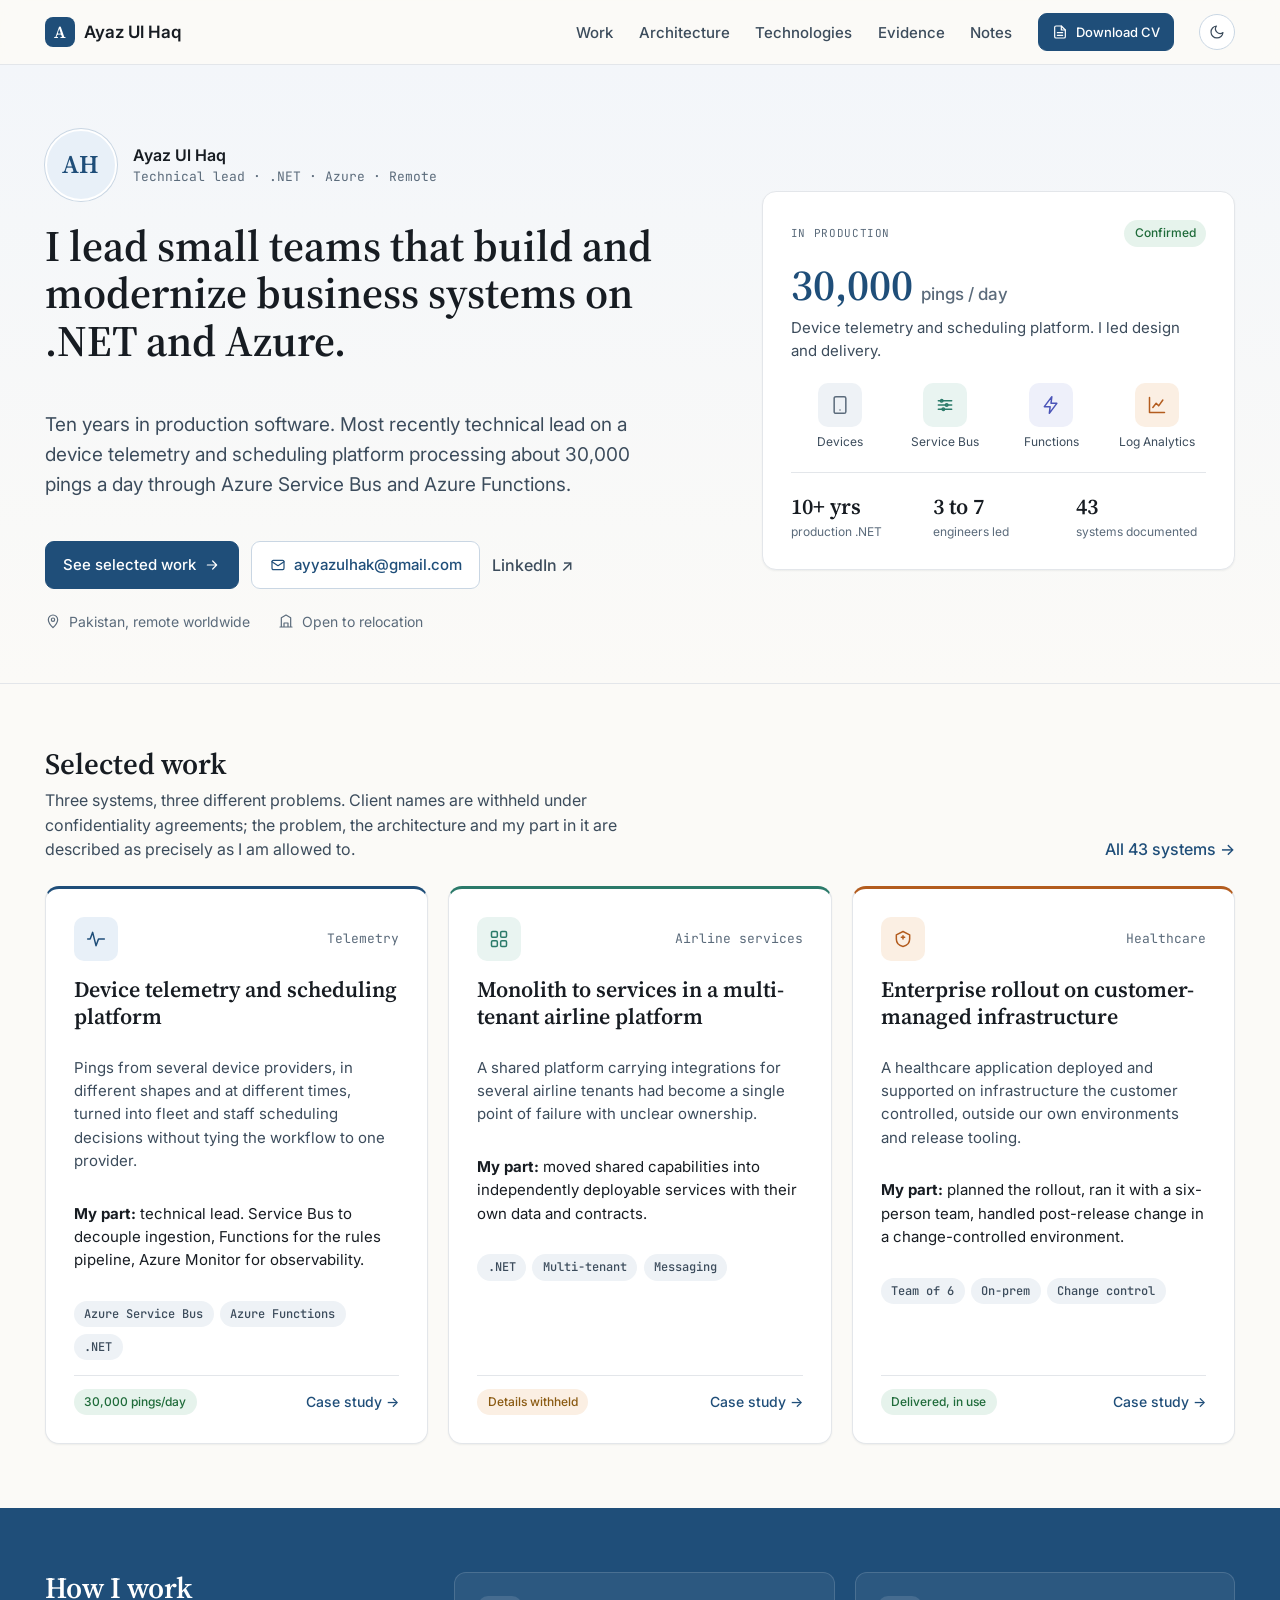
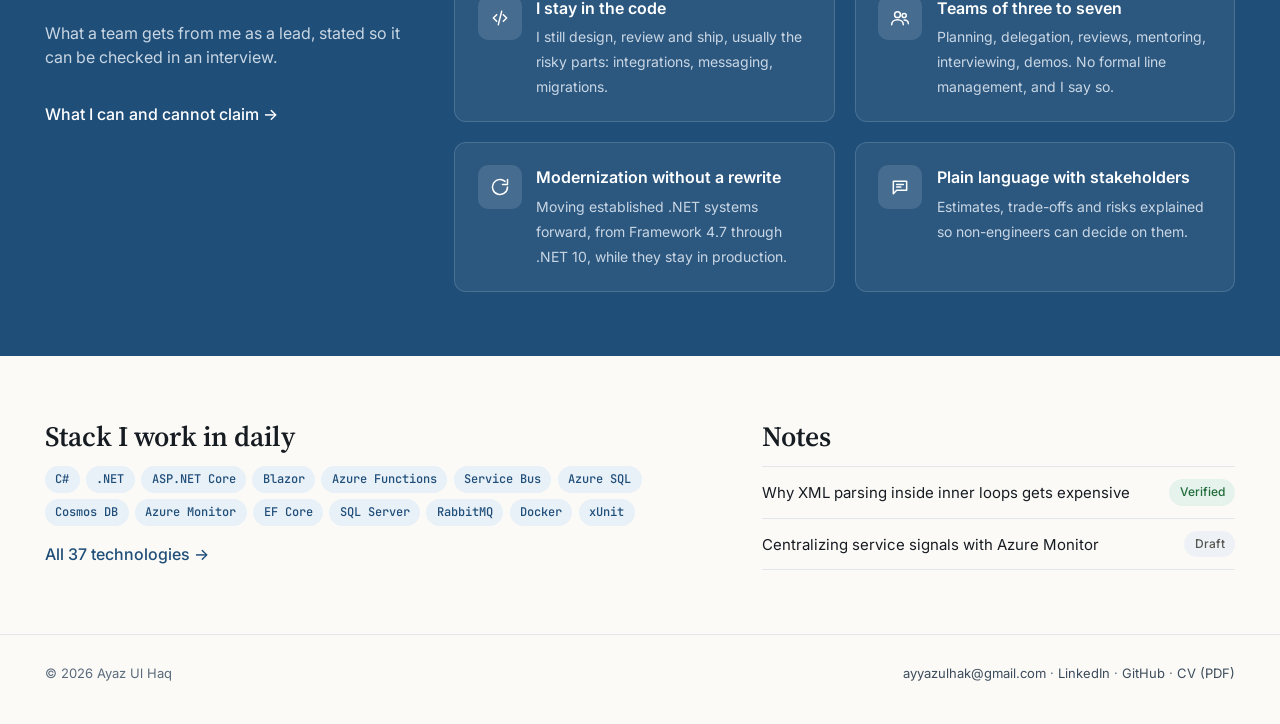
==== commit 9b1e8471: "Update telemetry volume from 20,000 to 30,000 pings a day Co-Authored-By: Claude Opus 5.5 <noreply@a" ====
--- a/index.html
+++ b/index.html
@@ -50,7 +50,7 @@
         <div><div style="font-weight:600">Ayaz Ul Haq</div><div class="mono muted">Technical lead · .NET · Azure · Remote</div></div>
       </div>
       <h1 class="reveal" style="--i:1">I lead small teams that build and modernize business systems on .NET and Azure.</h1>
-      <p class="lede reveal" style="--i:2">Ten years in production software. Most recently technical lead on a device telemetry and scheduling platform processing about 20,000 pings a day through Azure Service Bus and Azure Functions.</p>
+      <p class="lede reveal" style="--i:2">Ten years in production software. Most recently technical lead on a device telemetry and scheduling platform processing about 30,000 pings a day through Azure Service Bus and Azure Functions.</p>
       <div class="hero-actions reveal" style="--i:3">
         <a class="btn" href="projects.html">See selected work<svg class="ico" aria-hidden="true" viewBox="0 0 24 24"><path d="M5 12h14M13 6l6 6-6 6"/></svg></a>
         <button class="btn secondary" type="button" data-copy-email="ayyazulhak@gmail.com"><svg class="ico" aria-hidden="true" viewBox="0 0 24 24"><rect x="3" y="5" width="18" height="14" rx="2"/><path d="m3 7 9 6 9-6"/></svg>ayyazulhak@gmail.com</button>
@@ -64,7 +64,7 @@
 
     <div class="span5 card proof reveal" style="--i:2">
       <div class="card-head" style="margin-bottom:1rem"><span class="lbl">In production</span><span class="status ok">Confirmed</span></div>
-      <div class="big">20,000<small>pings / day</small></div>
+      <div class="big">30,000<small>pings / day</small></div>
       <p style="margin:.6rem 0 1.25rem">Device telemetry and scheduling platform. I led design and delivery.</p>
       <div class="proof-nodes">
         <div><span class="tile external"><svg class="ico" aria-hidden="true" viewBox="0 0 24 24"><rect x="5" y="2" width="14" height="20" rx="2"/><path d="M12 18h.01"/></svg></span>Devices</div>
@@ -94,7 +94,7 @@
         <p>Pings from several device providers, in different shapes and at different times, turned into fleet and staff scheduling decisions without tying the workflow to one provider.</p>
         <p class="strong"><b>My part:</b> technical lead. Service Bus to decouple ingestion, Functions for the rules pipeline, Azure Monitor for observability.</p>
         <div class="chips"><span class="chip">Azure Service Bus</span><span class="chip">Azure Functions</span><span class="chip">.NET</span></div>
-        <div class="foot"><span class="status ok">20,000 pings/day</span><a href="projects.html#telemetry" style="font-weight:500">Case study →</a></div>
+        <div class="foot"><span class="status ok">30,000 pings/day</span><a href="projects.html#telemetry" style="font-weight:500">Case study →</a></div>
       </article>
       <article class="card card-stack accent-queue">
         <div class="card-head"><span class="tile queue"><svg class="ico" aria-hidden="true" viewBox="0 0 24 24"><rect x="3" y="3" width="7" height="7" rx="1.5"/><rect x="14" y="3" width="7" height="7" rx="1.5"/><rect x="3" y="14" width="7" height="7" rx="1.5"/><rect x="14" y="14" width="7" height="7" rx="1.5"/></svg></span><span class="mono muted">Airline services</span></div>
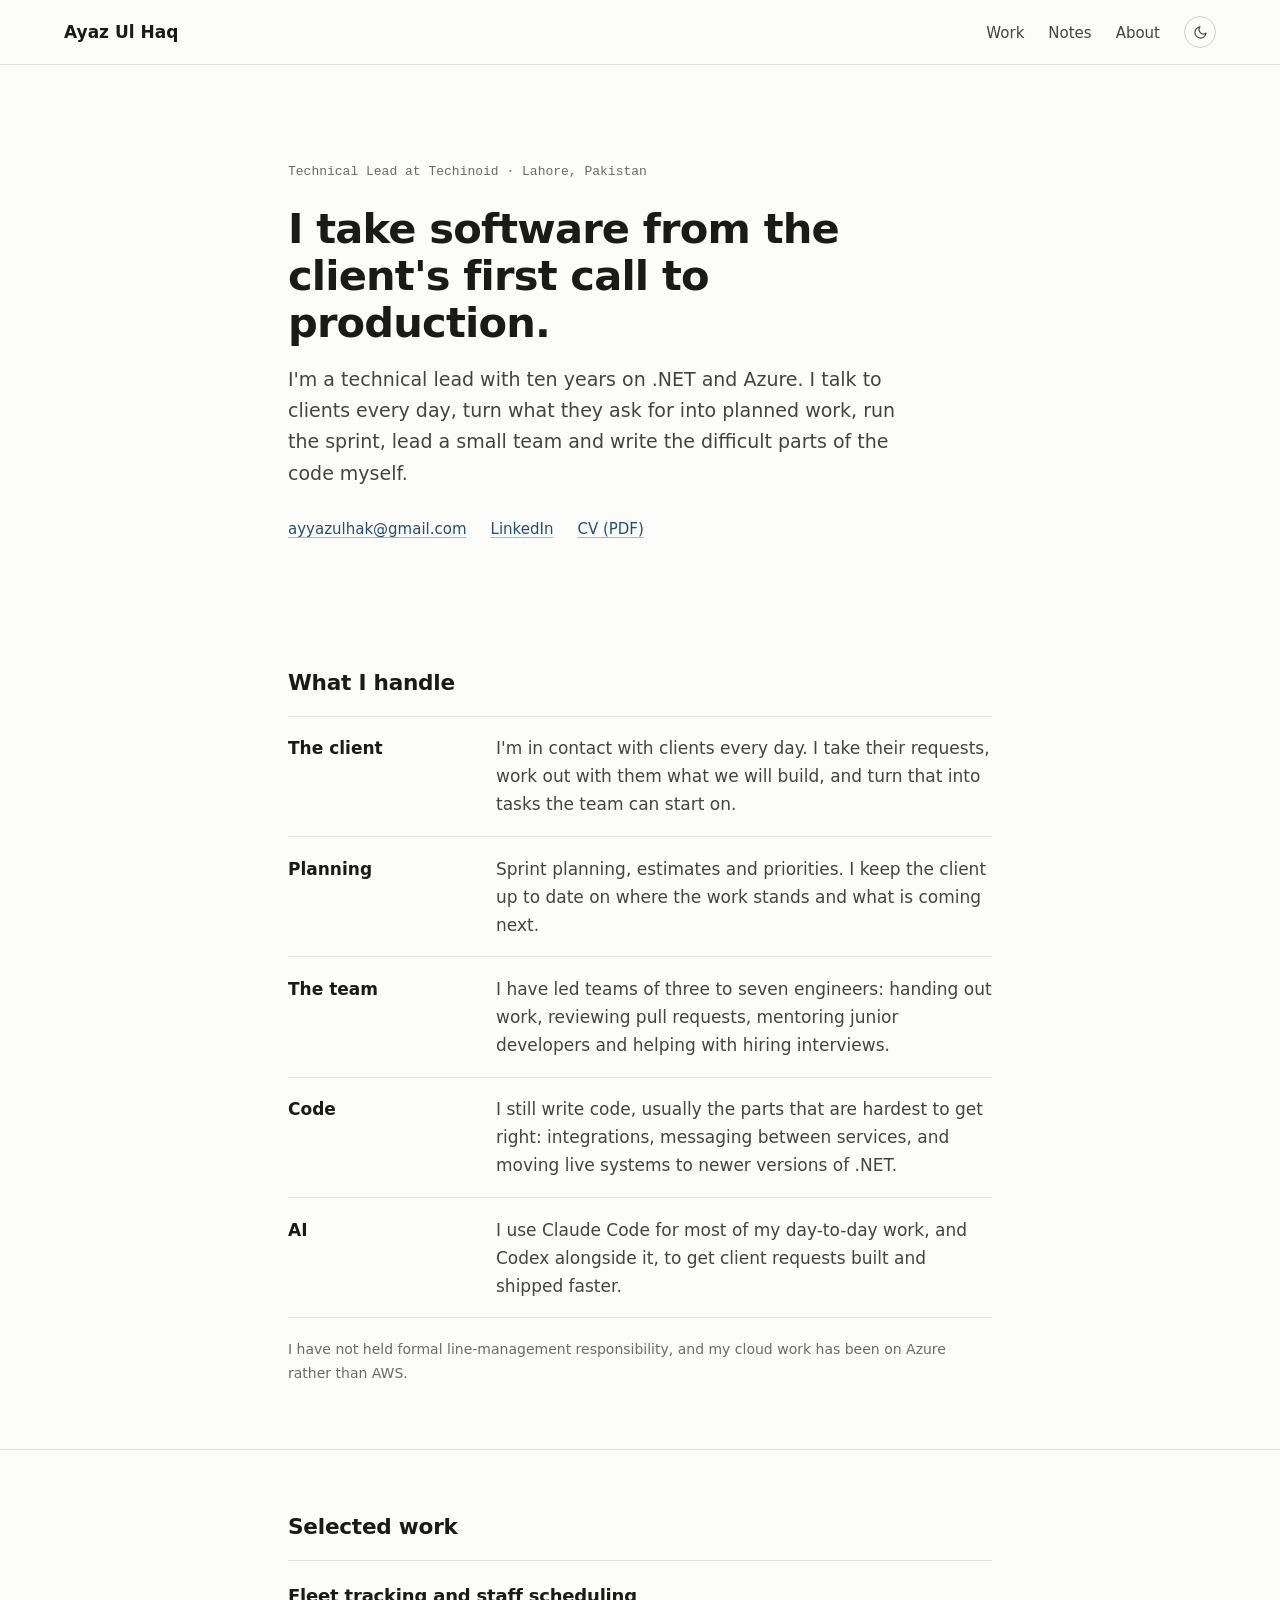
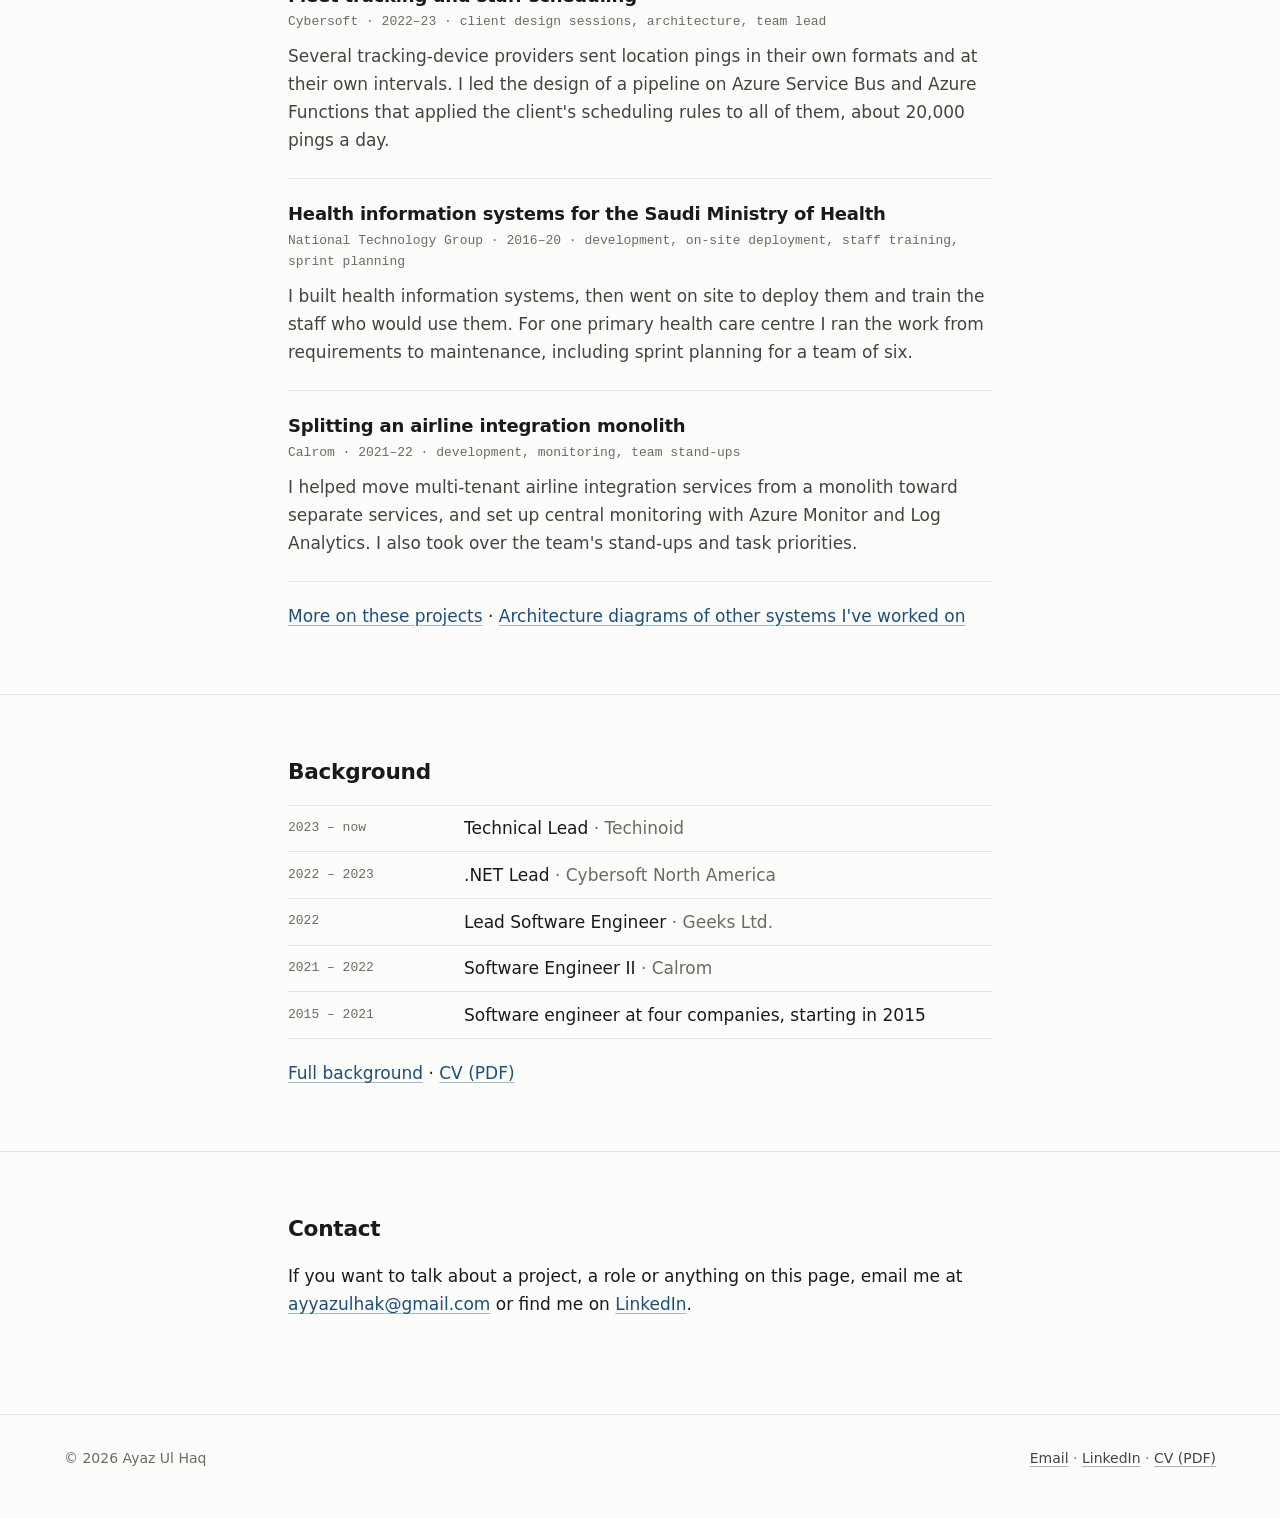
==== commit 6193029b: "Redesign site around client-to-production role - New home page: what I handle (client, planning, tea" ====
--- a/index.html
+++ b/index.html
@@ -1,165 +1,117 @@
-<!doctype html>
-<html lang="en">
-<head>
-  <meta charset="utf-8">
-  <meta name="viewport" content="width=device-width,initial-scale=1">
-  <title>Ayaz Ul Haq, technical lead and .NET engineer</title>
-  <meta name="description" content="Ayaz Ul Haq leads small engineering teams building and modernizing business systems on .NET and Azure. Ten years in production software. Remote, open to relocation.">
-  <meta name="robots" content="index,follow,max-snippet:-1">
-  <link rel="canonical" href="https://ayazulhaq.com/">
-  <meta property="og:type" content="website">
-  <meta property="og:title" content="Ayaz Ul Haq, technical lead and .NET engineer">
-  <meta property="og:description" content="Leads small teams building and modernizing business systems on .NET and Azure. Ten years in production software.">
-  <meta property="og:url" content="https://ayazulhaq.com/">
-  <link rel="preconnect" href="https://fonts.googleapis.com">
-  <link rel="preconnect" href="https://fonts.gstatic.com" crossorigin>
-  <link rel="stylesheet" href="https://fonts.googleapis.com/css2?family=Source+Serif+4:opsz,wght@8..60,600&family=Inter:wght@400;500;600&family=JetBrains+Mono:wght@400;500&display=swap">
-  <link rel="icon" href="favicon.svg" type="image/svg+xml">
-  <link rel="stylesheet" href="main.css?v=3">
-  <script>try{var t=localStorage.getItem('theme');if(t==='dark'||t==='light')document.documentElement.setAttribute('data-theme',t)}catch(e){}</script>
-  <script type="application/ld+json">{"@context":"https://schema.org","@type":"Person","@id":"https://ayazulhaq.com/#ayaz-ul-haq","name":"Ayaz Ul Haq","url":"https://ayazulhaq.com/","jobTitle":"Technical Lead and .NET Engineer","email":"mailto:ayyazulhak@gmail.com","sameAs":["https://www.linkedin.com/in/ayaz-ul-haq","https://github.com/Ayazulhak"]}</script>
-</head>
-<body>
-<a class="skip" href="#main">Skip to content</a>
-
-<header class="nav">
-  <div class="wrap nav-in">
-    <a class="brand" href="index.html" aria-current="page"><span class="brand-mark">A</span>Ayaz Ul Haq</a>
-    <button class="menu-toggle" type="button" data-menu-toggle aria-expanded="false" aria-controls="site-nav" aria-label="Open navigation"><svg class="ico" aria-hidden="true" viewBox="0 0 24 24"><path d="M4 7h16M4 12h16M4 17h16"/></svg></button>
-    <nav aria-label="Primary">
-      <ul class="nav-links" id="site-nav">
-        <li><a href="projects.html">Work</a></li>
-        <li><a href="architecture.html">Architecture</a></li>
-        <li><a href="technologies.html">Technologies</a></li>
-        <li><a href="impact.html">Evidence</a></li>
-        <li><a href="notes.html">Notes</a></li>
-        <li><a class="btn small" href="Ayaz_Ul_Haq_CV.pdf"><svg class="ico" aria-hidden="true" viewBox="0 0 24 24"><path d="M14 3H6a2 2 0 0 0-2 2v14a2 2 0 0 0 2 2h12a2 2 0 0 0 2-2V9z"/><path d="M14 3v6h6M8 13h8M8 17h8"/></svg>Download CV</a></li>
-        <li><button class="theme-toggle" type="button" data-theme-toggle aria-label="Switch colour theme"><svg class="moon" viewBox="0 0 24 24" fill="none" stroke="currentColor" stroke-width="1.8" stroke-linecap="round" stroke-linejoin="round" aria-hidden="true"><path d="M21 12.8A9 9 0 1 1 11.2 3a7 7 0 0 0 9.8 9.8z"/></svg><svg class="sun" viewBox="0 0 24 24" fill="none" stroke="currentColor" stroke-width="1.8" stroke-linecap="round" stroke-linejoin="round" aria-hidden="true"><circle cx="12" cy="12" r="4"/><path d="M12 2v2M12 20v2M4.9 4.9l1.4 1.4M17.7 17.7l1.4 1.4M2 12h2M20 12h2M4.9 19.1l1.4-1.4M17.7 6.3l1.4-1.4"/></svg></button></li>
-      </ul>
-    </nav>
-  </div>
-</header>
-
-<main id="main">
-
-<section class="hero">
-  <div class="wrap grid12">
-    <div class="span7 hero-copy">
-      <div class="who reveal" style="--i:0">
-        <img class="portrait" src="ayaz.jpg" alt="" width="72" height="72" onerror="this.replaceWith(Object.assign(document.createElement('div'),{className:'portrait-fallback',textContent:'AH'}))">
-        <div><div style="font-weight:600">Ayaz Ul Haq</div><div class="mono muted">Technical lead · .NET · Azure · Remote</div></div>
-      </div>
-      <h1 class="reveal" style="--i:1">I lead small teams that build and modernize business systems on .NET and Azure.</h1>
-      <p class="lede reveal" style="--i:2">Ten years in production software. Most recently technical lead on a device telemetry and scheduling platform processing about 30,000 pings a day through Azure Service Bus and Azure Functions.</p>
-      <div class="hero-actions reveal" style="--i:3">
-        <a class="btn" href="projects.html">See selected work<svg class="ico" aria-hidden="true" viewBox="0 0 24 24"><path d="M5 12h14M13 6l6 6-6 6"/></svg></a>
-        <button class="btn secondary" type="button" data-copy-email="ayyazulhak@gmail.com"><svg class="ico" aria-hidden="true" viewBox="0 0 24 24"><rect x="3" y="5" width="18" height="14" rx="2"/><path d="m3 7 9 6 9-6"/></svg>ayyazulhak@gmail.com</button>
-        <a href="https://www.linkedin.com/in/ayaz-ul-haq" rel="me" style="font-weight:500;color:var(--ink-2)">LinkedIn ↗</a>
-      </div>
-      <div class="facts-row reveal" style="--i:4">
-        <span><svg class="ico" aria-hidden="true" viewBox="0 0 24 24"><path d="M12 22s7-7.1 7-12a7 7 0 1 0-14 0c0 4.9 7 12 7 12z"/><circle cx="12" cy="10" r="2.5"/></svg>Pakistan, remote worldwide</span>
-        <span><svg class="ico" aria-hidden="true" viewBox="0 0 24 24"><path d="M3 21h18M5 21V7l7-4 7 4v14M9 21v-6h6v6"/></svg>Open to relocation</span>
-      </div>
-    </div>
-
-    <div class="span5 card proof reveal" style="--i:2">
-      <div class="card-head" style="margin-bottom:1rem"><span class="lbl">In production</span><span class="status ok">Confirmed</span></div>
-      <div class="big">30,000<small>pings / day</small></div>
-      <p style="margin:.6rem 0 1.25rem">Device telemetry and scheduling platform. I led design and delivery.</p>
-      <div class="proof-nodes">
-        <div><span class="tile external"><svg class="ico" aria-hidden="true" viewBox="0 0 24 24"><rect x="5" y="2" width="14" height="20" rx="2"/><path d="M12 18h.01"/></svg></span>Devices</div>
-        <div><span class="tile queue"><svg class="ico" aria-hidden="true" viewBox="0 0 24 24"><path d="M4 7h16M4 12h16M4 17h16"/><circle cx="8" cy="7" r="1.5"/><circle cx="14" cy="12" r="1.5"/><circle cx="10" cy="17" r="1.5"/></svg></span>Service Bus</div>
-        <div><span class="tile worker"><svg class="ico" aria-hidden="true" viewBox="0 0 24 24"><path d="M13 2 4 14h7l-1 8 9-12h-7z"/></svg></span>Functions</div>
-        <div><span class="tile data"><svg class="ico" aria-hidden="true" viewBox="0 0 24 24"><path d="M3 3v18h18"/><path d="m7 15 4-5 3 3 5-7"/></svg></span>Log Analytics</div>
-      </div>
-      <div class="proof-stats">
-        <div><div class="n">10+ yrs</div><div class="l">production .NET</div></div>
-        <div><div class="n">3 to 7</div><div class="l">engineers led</div></div>
-        <div><div class="n">43</div><div class="l">systems documented</div></div>
-      </div>
-    </div>
-  </div>
-</section>
-
-<section class="section" id="work">
-  <div class="wrap">
-    <div class="section-head">
-      <div><h2>Selected work</h2><p>Three systems, three different problems. Client names are withheld under confidentiality agreements; the problem, the architecture and my part in it are described as precisely as I am allowed to.</p></div>
-      <a href="projects.html#index" style="font-weight:500;white-space:nowrap">All 43 systems →</a>
-    </div>
-    <div class="cols3">
-      <article class="card card-stack accent-ui">
-        <div class="card-head"><span class="tile"><svg class="ico" aria-hidden="true" viewBox="0 0 24 24"><path d="M2 12h3l3-8 4 16 3-8h7"/></svg></span><span class="mono muted">Telemetry</span></div>
-        <h3>Device telemetry and scheduling platform</h3>
-        <p>Pings from several device providers, in different shapes and at different times, turned into fleet and staff scheduling decisions without tying the workflow to one provider.</p>
-        <p class="strong"><b>My part:</b> technical lead. Service Bus to decouple ingestion, Functions for the rules pipeline, Azure Monitor for observability.</p>
-        <div class="chips"><span class="chip">Azure Service Bus</span><span class="chip">Azure Functions</span><span class="chip">.NET</span></div>
-        <div class="foot"><span class="status ok">30,000 pings/day</span><a href="projects.html#telemetry" style="font-weight:500">Case study →</a></div>
-      </article>
-      <article class="card card-stack accent-queue">
-        <div class="card-head"><span class="tile queue"><svg class="ico" aria-hidden="true" viewBox="0 0 24 24"><rect x="3" y="3" width="7" height="7" rx="1.5"/><rect x="14" y="3" width="7" height="7" rx="1.5"/><rect x="3" y="14" width="7" height="7" rx="1.5"/><rect x="14" y="14" width="7" height="7" rx="1.5"/></svg></span><span class="mono muted">Airline services</span></div>
-        <h3>Monolith to services in a multi-tenant airline platform</h3>
-        <p>A shared platform carrying integrations for several airline tenants had become a single point of failure with unclear ownership.</p>
-        <p class="strong"><b>My part:</b> moved shared capabilities into independently deployable services with their own data and contracts.</p>
-        <div class="chips"><span class="chip">.NET</span><span class="chip">Multi-tenant</span><span class="chip">Messaging</span></div>
-        <div class="foot"><span class="status warn">Details withheld</span><a href="projects.html#modernization" style="font-weight:500">Case study →</a></div>
-      </article>
-      <article class="card card-stack accent-data">
-        <div class="card-head"><span class="tile data"><svg class="ico" aria-hidden="true" viewBox="0 0 24 24"><path d="M12 3 4 7v5c0 5 3.5 8 8 9 4.5-1 8-4 8-9V7z"/><path d="M12 8v4M10 10h4"/></svg></span><span class="mono muted">Healthcare</span></div>
-        <h3>Enterprise rollout on customer-managed infrastructure</h3>
-        <p>A healthcare application deployed and supported on infrastructure the customer controlled, outside our own environments and release tooling.</p>
-        <p class="strong"><b>My part:</b> planned the rollout, ran it with a six-person team, handled post-release change in a change-controlled environment.</p>
-        <div class="chips"><span class="chip">Team of 6</span><span class="chip">On-prem</span><span class="chip">Change control</span></div>
-        <div class="foot"><span class="status ok">Delivered, in use</span><a href="projects.html#delivery" style="font-weight:500">Case study →</a></div>
-      </article>
-    </div>
-  </div>
-</section>
-
-<section class="section band" id="approach">
-  <div class="wrap grid12">
-    <div class="span4">
-      <h2>How I work</h2>
-      <p>What a team gets from me as a lead, stated so it can be checked in an interview.</p>
-      <a href="impact.html" style="display:inline-block;margin-top:1rem;font-weight:500">What I can and cannot claim →</a>
-    </div>
-    <div class="span8 cols2">
-      <div class="band-card"><span class="tile"><svg class="ico" aria-hidden="true" viewBox="0 0 24 24"><path d="m8 8-4 4 4 4M16 8l4 4-4 4M14 4l-4 16"/></svg></span><div><b>I stay in the code</b><span>I still design, review and ship, usually the risky parts: integrations, messaging, migrations.</span></div></div>
-      <div class="band-card"><span class="tile"><svg class="ico" aria-hidden="true" viewBox="0 0 24 24"><circle cx="9" cy="8" r="3.5"/><path d="M2 20c0-3.5 3-6 7-6s7 2.5 7 6"/><circle cx="17" cy="9" r="2.5"/><path d="M22 19c0-2.5-2-4.5-5-4.5"/></svg></span><div><b>Teams of three to seven</b><span>Planning, delegation, reviews, mentoring, interviewing, demos. No formal line management, and I say so.</span></div></div>
-      <div class="band-card"><span class="tile"><svg class="ico" aria-hidden="true" viewBox="0 0 24 24"><path d="M21 12a9 9 0 1 1-3-6.7"/><path d="M21 3v6h-6"/></svg></span><div><b>Modernization without a rewrite</b><span>Moving established .NET systems forward, from Framework 4.7 through .NET 10, while they stay in production.</span></div></div>
-      <div class="band-card"><span class="tile"><svg class="ico" aria-hidden="true" viewBox="0 0 24 24"><path d="M4 5h16v11H8l-4 4z"/><path d="M8 9h8M8 12h5"/></svg></span><div><b>Plain language with stakeholders</b><span>Estimates, trade-offs and risks explained so non-engineers can decide on them.</span></div></div>
-    </div>
-  </div>
-</section>
-
-<section class="section">
-  <div class="wrap grid12">
-    <div class="span7">
-      <h2 style="font-size:1.75rem">Stack I work in daily</h2>
-      <div class="chips">
-        <span class="chip blue">C#</span><span class="chip blue">.NET</span><span class="chip blue">ASP.NET Core</span><span class="chip blue">Blazor</span><span class="chip blue">Azure Functions</span><span class="chip blue">Service Bus</span><span class="chip blue">Azure SQL</span><span class="chip blue">Cosmos DB</span><span class="chip blue">Azure Monitor</span><span class="chip blue">EF Core</span><span class="chip blue">SQL Server</span><span class="chip blue">RabbitMQ</span><span class="chip blue">Docker</span><span class="chip blue">xUnit</span>
-      </div>
-      <a href="technologies.html" style="display:inline-block;margin-top:1rem;font-weight:500">All 37 technologies →</a>
-    </div>
-    <div class="span5">
-      <h2 style="font-size:1.75rem">Notes</h2>
-      <div class="list-rows">
-        <a href="notes.html#xml-hot-paths"><span>Why XML parsing inside inner loops gets expensive</span><span class="status ok">Verified</span></a>
-        <a href="notes.html#azure-monitor"><span>Centralizing service signals with Azure Monitor</span><span class="status pending">Draft</span></a>
-      </div>
-    </div>
-  </div>
-</section>
-
-</main>
-
-<footer class="footer">
-  <div class="wrap footer-in">
-    <span>&copy; <span data-year>2026</span> Ayaz Ul Haq</span>
-    <span><a href="mailto:ayyazulhak@gmail.com">ayyazulhak@gmail.com</a> &middot; <a href="https://www.linkedin.com/in/ayaz-ul-haq">LinkedIn</a> &middot; <a href="https://github.com/Ayazulhak">GitHub</a> &middot; <a href="Ayaz_Ul_Haq_CV.pdf">CV (PDF)</a></span>
-  </div>
-</footer>
-
-<script src="main.js?v=3" defer></script>
-</body>
-</html>
+<!doctype html>
+<html lang="en">
+<head>
+  <meta charset="utf-8">
+  <meta name="viewport" content="width=device-width,initial-scale=1">
+  <title>Ayaz Ul Haq, technical lead</title>
+  <meta name="description" content="Ayaz Ul Haq is a technical lead who takes software from the client's first call to production: scoping, sprint planning, leading a small team and writing code. Ten years on .NET and Azure.">
+  <meta name="robots" content="index,follow,max-snippet:-1">
+  <link rel="canonical" href="https://ayazulhaq.com/">
+  <meta property="og:type" content="website">
+  <meta property="og:title" content="Ayaz Ul Haq, technical lead">
+  <meta property="og:description" content="I take software from the client's first call to production. Ten years on .NET and Azure.">
+  <meta property="og:url" content="https://ayazulhaq.com/">
+  <meta property="og:image" content="https://ayazulhaq.com/og.png">
+  <meta name="twitter:card" content="summary_large_image">
+  <link rel="icon" href="favicon.svg" type="image/svg+xml">
+  <link rel="stylesheet" href="main.css?v=4">
+  <script>try{var t=localStorage.getItem('theme');if(t==='dark'||t==='light')document.documentElement.setAttribute('data-theme',t)}catch(e){}</script>
+  <script type="application/ld+json">{"@context":"https://schema.org","@type":"Person","@id":"https://ayazulhaq.com/#ayaz-ul-haq","name":"Ayaz Ul Haq","url":"https://ayazulhaq.com/","jobTitle":"Technical Lead","worksFor":{"@type":"Organization","name":"Techinoid LLC"},"address":{"@type":"PostalAddress","addressLocality":"Lahore","addressCountry":"PK"},"email":"mailto:ayyazulhak@gmail.com","sameAs":["https://www.linkedin.com/in/ayaz-ul-haq"]}</script>
+</head>
+<body>
+<a class="skip" href="#main">Skip to content</a>
+
+<header class="nav">
+  <div class="wrap nav-in">
+    <a class="brand" href="index.html" aria-current="page">Ayaz Ul Haq</a>
+    <nav aria-label="Primary">
+      <ul class="nav-links">
+        <li><a href="projects.html">Work</a></li>
+        <li><a href="notes.html">Notes</a></li>
+        <li><a href="about.html">About</a></li>
+        <li><button class="theme-toggle" type="button" data-theme-toggle aria-label="Switch colour theme"><svg class="moon" viewBox="0 0 24 24" fill="none" stroke="currentColor" stroke-width="1.8" stroke-linecap="round" stroke-linejoin="round" aria-hidden="true"><path d="M21 12.8A9 9 0 1 1 11.2 3a7 7 0 0 0 9.8 9.8z"/></svg><svg class="sun" viewBox="0 0 24 24" fill="none" stroke="currentColor" stroke-width="1.8" stroke-linecap="round" stroke-linejoin="round" aria-hidden="true"><circle cx="12" cy="12" r="4"/><path d="M12 2v2M12 20v2M4.9 4.9l1.4 1.4M17.7 17.7l1.4 1.4M2 12h2M20 12h2M4.9 19.1l1.4-1.4M17.7 6.3l1.4-1.4"/></svg></button></li>
+      </ul>
+    </nav>
+  </div>
+</header>
+
+<main id="main">
+
+<section class="intro">
+  <div class="col">
+    <p class="meta">Technical Lead at Techinoid · Lahore, Pakistan</p>
+    <h1>I take software from the client's first call to production.</h1>
+    <p class="lede">I'm a technical lead with ten years on .NET and Azure. I talk to clients every day, turn what they ask for into planned work, run the sprint, lead a small team and write the difficult parts of the code myself.</p>
+    <p class="links"><a href="mailto:ayyazulhak@gmail.com">ayyazulhak@gmail.com</a><a href="https://www.linkedin.com/in/ayaz-ul-haq" rel="me">LinkedIn</a><a href="Ayaz_Ul_Haq_CV.pdf">CV (PDF)</a></p>
+  </div>
+</section>
+
+<section class="section">
+  <div class="col">
+    <h2>What I handle</h2>
+    <dl class="rows">
+      <div><dt>The client</dt><dd>I'm in contact with clients every day. I take their requests, work out with them what we will build, and turn that into tasks the team can start on.</dd></div>
+      <div><dt>Planning</dt><dd>Sprint planning, estimates and priorities. I keep the client up to date on where the work stands and what is coming next.</dd></div>
+      <div><dt>The team</dt><dd>I have led teams of three to seven engineers: handing out work, reviewing pull requests, mentoring junior developers and helping with hiring interviews.</dd></div>
+      <div><dt>Code</dt><dd>I still write code, usually the parts that are hardest to get right: integrations, messaging between services, and moving live systems to newer versions of .NET.</dd></div>
+      <div><dt>AI</dt><dd>I use Claude Code for most of my day-to-day work, and Codex alongside it, to get client requests built and shipped faster.</dd></div>
+    </dl>
+    <p class="small muted" style="margin-top:1.25rem">I have not held formal line-management responsibility, and my cloud work has been on Azure rather than AWS.</p>
+  </div>
+</section>
+
+<section class="section">
+  <div class="col">
+    <h2>Selected work</h2>
+    <article class="entry">
+      <h3><a href="projects.html#telemetry">Fleet tracking and staff scheduling</a></h3>
+      <p class="roles">Cybersoft · 2022–23 · client design sessions, architecture, team lead</p>
+      <p>Several tracking-device providers sent location pings in their own formats and at their own intervals. I led the design of a pipeline on Azure Service Bus and Azure Functions that applied the client's scheduling rules to all of them, about 20,000 pings a day.</p>
+    </article>
+    <article class="entry">
+      <h3><a href="projects.html#health">Health information systems for the Saudi Ministry of Health</a></h3>
+      <p class="roles">National Technology Group · 2016–20 · development, on-site deployment, staff training, sprint planning</p>
+      <p>I built health information systems, then went on site to deploy them and train the staff who would use them. For one primary health care centre I ran the work from requirements to maintenance, including sprint planning for a team of six.</p>
+    </article>
+    <article class="entry">
+      <h3><a href="projects.html#airline">Splitting an airline integration monolith</a></h3>
+      <p class="roles">Calrom · 2021–22 · development, monitoring, team stand-ups</p>
+      <p>I helped move multi-tenant airline integration services from a monolith toward separate services, and set up central monitoring with Azure Monitor and Log Analytics. I also took over the team's stand-ups and task priorities.</p>
+    </article>
+    <p style="margin-top:1.25rem"><a href="projects.html">More on these projects</a> · <a href="architecture.html">Architecture diagrams of other systems I've worked on</a></p>
+  </div>
+</section>
+
+<section class="section">
+  <div class="col">
+    <h2>Background</h2>
+    <ul class="career">
+      <li><span class="when">2023 – now</span><span class="what">Technical Lead <span>· Techinoid</span></span></li>
+      <li><span class="when">2022 – 2023</span><span class="what">.NET Lead <span>· Cybersoft North America</span></span></li>
+      <li><span class="when">2022</span><span class="what">Lead Software Engineer <span>· Geeks Ltd.</span></span></li>
+      <li><span class="when">2021 – 2022</span><span class="what">Software Engineer II <span>· Calrom</span></span></li>
+      <li><span class="when">2015 – 2021</span><span class="what">Software engineer at four companies, starting in 2015</span></li>
+    </ul>
+    <p><a href="about.html">Full background</a> · <a href="Ayaz_Ul_Haq_CV.pdf">CV (PDF)</a></p>
+  </div>
+</section>
+
+<section class="section">
+  <div class="col">
+    <h2>Contact</h2>
+    <p>If you want to talk about a project, a role or anything on this page, email me at <a href="mailto:ayyazulhak@gmail.com">ayyazulhak@gmail.com</a> or find me on <a href="https://www.linkedin.com/in/ayaz-ul-haq">LinkedIn</a>.</p>
+  </div>
+</section>
+
+</main>
+
+<footer class="footer">
+  <div class="wrap footer-in">
+    <span>&copy; <span data-year>2026</span> Ayaz Ul Haq</span>
+    <span><a href="mailto:ayyazulhak@gmail.com">Email</a> &middot; <a href="https://www.linkedin.com/in/ayaz-ul-haq">LinkedIn</a> &middot; <a href="Ayaz_Ul_Haq_CV.pdf">CV (PDF)</a></span>
+  </div>
+</footer>
+
+<script src="main.js?v=4" defer></script>
+</body>
+</html>
--- a/main.css
+++ b/main.css
@@ -1,27 +1,23 @@
-/* ayazulhaq.com design system v2, pass 2. See DIRECTION.md. */
+/* ayazulhaq.com, v3. A plain reading layout: one text column, hairlines, no cards. */
 
 :root {
-  --serif: "Source Serif 4", "Iowan Old Style", Georgia, serif;
-  --sans: "Inter", system-ui, -apple-system, "Segoe UI", sans-serif;
-  --mono: "JetBrains Mono", ui-monospace, "SFMono-Regular", Consolas, monospace;
-
-  --paper: #fbfaf7;
+  --sans: ui-sans-serif, system-ui, -apple-system, "Segoe UI", Roboto, "Helvetica Neue", Arial, sans-serif;
+  --mono: ui-monospace, "SFMono-Regular", "Cascadia Mono", Consolas, "Liberation Mono", monospace;
+
+  --paper: #fcfcfa;
   --raised: #ffffff;
-  --tint: #f3f6fa;
-  --tint-2: #e8f0f8;
-  --rule: #e3e6ea;
-  --rule-strong: #c9d6e3;
-  --ink: #171c22;
-  --ink-2: #3c4c5c;
-  --ink-3: #5b6b7b;
-  --ink-4: #8a98a6;
-  --navy: #1f4e79;
-  --navy-deep: #163a5a;
-  --link: #1f4e79;
-  --link-hover: #163a5a;
-  --on-navy: #ffffff;
-  --on-navy-2: #c9d6e3;
-
+  --tint: #f4f4f1;
+  --rule: #e4e4df;
+  --rule-strong: #cfcfc8;
+  --ink: #1a1a18;
+  --ink-2: #44443f;
+  --ink-3: #6b6b64;
+  --ink-4: #9a9a92;
+  --accent: #1f4e79;
+  --accent-hover: #102f4c;
+
+  /* kept for the architecture diagrams */
+  --navy: var(--accent);
   --c-ui: #1f4e79;  --c-ui-bg: #e8f0f8;
   --c-service: #2f6fb0; --c-service-bg: #e6eef8;
   --c-worker: #4b55b8; --c-worker-bg: #eef0fa;
@@ -29,110 +25,82 @@
   --c-queue: #2b7a6a; --c-queue-bg: #e9f4f1;
   --c-external: #5b6b7b; --c-external-bg: #eef2f6;
 
-  --ok: #1f6b3a; --ok-bg: #e6f3ec;
-  --warn: #8a5a12; --warn-bg: #fbefe3;
-  --pending: #55554f; --pending-bg: #eef2f6;
-
-  --wide: 80rem;
-  --gutter: clamp(1rem, 3.5vw, 3rem);
-  --radius: 14px;
-  --radius-s: 9px;
-  --shadow: 0 1px 2px rgba(23, 28, 34, .06);
+  --measure: 44rem;
+  --wide: 72rem;
+  --gutter: clamp(1rem, 4vw, 2.5rem);
+  --radius: 8px;
   --ease-out: cubic-bezier(0.16, 1, 0.3, 1);
   color-scheme: light;
 }
 
 @media (prefers-color-scheme: dark) {
   :root:not([data-theme="light"]) {
-    --paper: #141719; --raised: #1b1f23; --tint: #1f242a; --tint-2: #1f2d3a;
-    --rule: #2a3037; --rule-strong: #35404b;
-    --ink: rgba(255,255,255,.92); --ink-2: rgba(255,255,255,.74); --ink-3: rgba(255,255,255,.56); --ink-4: rgba(255,255,255,.4);
-    --navy: #4f8ac4; --navy-deep: #6ba0d4; --link: #7fb0e0; --link-hover: #a3c7ea;
-    --on-navy: #ffffff; --on-navy-2: #c9d6e3;
+    --paper: #161615; --raised: #1d1d1b; --tint: #222220;
+    --rule: #2e2e2b; --rule-strong: #3d3d39;
+    --ink: #ecece8; --ink-2: #c4c4bd; --ink-3: #96968e; --ink-4: #6e6e67;
+    --accent: #8db8e3; --accent-hover: #b6d3f0;
     --c-ui: #7fb0e0; --c-ui-bg: #1f2d3a; --c-service: #6fa3dc; --c-service-bg: #1e2a38; --c-worker: #9aa2e8; --c-worker-bg: #262a44;
     --c-data: #e0935a; --c-data-bg: #3a2a1c; --c-queue: #6fbfae; --c-queue-bg: #1c342e; --c-external: #9aa8b6; --c-external-bg: #262c33;
-    --ok: #7fbf8a; --ok-bg: #1d3324; --warn: #d9a860; --warn-bg: #3a2d15; --pending: #b0b0aa; --pending-bg: #2a2d31;
-    --shadow: none; color-scheme: dark;
+    color-scheme: dark;
   }
 }
 :root[data-theme="dark"] {
-  --paper: #141719; --raised: #1b1f23; --tint: #1f242a; --tint-2: #1f2d3a;
-  --rule: #2a3037; --rule-strong: #35404b;
-  --ink: rgba(255,255,255,.92); --ink-2: rgba(255,255,255,.74); --ink-3: rgba(255,255,255,.56); --ink-4: rgba(255,255,255,.4);
-  --navy: #4f8ac4; --navy-deep: #6ba0d4; --link: #7fb0e0; --link-hover: #a3c7ea;
-  --on-navy: #ffffff; --on-navy-2: #c9d6e3;
+  --paper: #161615; --raised: #1d1d1b; --tint: #222220;
+  --rule: #2e2e2b; --rule-strong: #3d3d39;
+  --ink: #ecece8; --ink-2: #c4c4bd; --ink-3: #96968e; --ink-4: #6e6e67;
+  --accent: #8db8e3; --accent-hover: #b6d3f0;
   --c-ui: #7fb0e0; --c-ui-bg: #1f2d3a; --c-service: #6fa3dc; --c-service-bg: #1e2a38; --c-worker: #9aa2e8; --c-worker-bg: #262a44;
   --c-data: #e0935a; --c-data-bg: #3a2a1c; --c-queue: #6fbfae; --c-queue-bg: #1c342e; --c-external: #9aa8b6; --c-external-bg: #262c33;
-  --ok: #7fbf8a; --ok-bg: #1d3324; --warn: #d9a860; --warn-bg: #3a2d15; --pending: #b0b0aa; --pending-bg: #2a2d31;
-  --shadow: none; color-scheme: dark;
-}
-:root[data-theme="dark"] .band, :root:not([data-theme="light"]) .band { }
+  color-scheme: dark;
+}
 
 /* Base */
 
 *, *::before, *::after { box-sizing: border-box; }
-html { -webkit-text-size-adjust: 100%; scroll-behavior: smooth; }
-body { margin: 0; background: var(--paper); color: var(--ink); font-family: var(--sans); font-size: 16px; line-height: 1.55; -webkit-font-smoothing: antialiased; }
-h1, h2, h3, h4 { font-family: var(--serif); font-weight: 600; line-height: 1.15; letter-spacing: 0; margin: 0 0 .5em; color: var(--ink); }
-h1 { font-size: clamp(2rem, 3.4vw, 3.25rem); line-height: 1.1; }
-h2 { font-size: clamp(1.6rem, 2.3vw, 2.125rem); }
-h3 { font-size: 1.375rem; line-height: 1.25; }
-h4 { font-size: 1.0625rem; font-family: var(--sans); }
-p { margin: 0 0 1em; }
+html { -webkit-text-size-adjust: 100%; }
+body { margin: 0; background: var(--paper); color: var(--ink); font-family: var(--sans); font-size: 17px; line-height: 1.65; -webkit-font-smoothing: antialiased; }
+h1, h2, h3 { font-weight: 600; line-height: 1.2; letter-spacing: -0.011em; margin: 0 0 .6em; color: var(--ink); }
+h1 { font-size: clamp(1.9rem, 4.2vw, 2.6rem); letter-spacing: -0.02em; line-height: 1.12; }
+h2 { font-size: 1.35rem; }
+h3 { font-size: 1.0625rem; }
+p { margin: 0 0 1.1em; }
 p:last-child { margin-bottom: 0; }
-a { color: var(--link); text-decoration: none; transition: color 150ms var(--ease-out); }
-a:hover { color: var(--link-hover); text-decoration: underline; text-underline-offset: .18em; }
-a:focus-visible, button:focus-visible, input:focus-visible { outline: 2px solid var(--navy); outline-offset: 3px; border-radius: 3px; }
-ul, ol { padding-left: 1.2em; }
+a { color: var(--accent); text-decoration: underline; text-decoration-thickness: 1px; text-underline-offset: .2em; text-decoration-color: color-mix(in srgb, var(--accent) 40%, transparent); }
+a:hover { color: var(--accent-hover); text-decoration-color: currentColor; }
+a:focus-visible, button:focus-visible, input:focus-visible { outline: 2px solid var(--accent); outline-offset: 3px; border-radius: 2px; }
+ul, ol { padding-left: 1.2em; margin: 0 0 1.1em; }
+li { margin-bottom: .35em; }
 img { max-width: 100%; height: auto; display: block; }
 button, input { font: inherit; }
-code, .mono { font-family: var(--mono); font-size: .8125rem; }
+code, .mono { font-family: var(--mono); font-size: .86em; }
 .skip { position: absolute; left: -999px; top: .5rem; background: var(--raised); color: var(--ink); padding: .5rem .8rem; border: 1px solid var(--rule-strong); z-index: 20; }
 .skip:focus { left: .5rem; }
-
-/* Layout */
-
-.wrap { width: min(var(--wide), 100% - 2 * var(--gutter)); margin-inline: auto; }
-.grid12 { display: grid; grid-template-columns: repeat(12, minmax(0, 1fr)); gap: clamp(1.25rem, 3vw, 3rem); }
-.span4 { grid-column: span 4; } .span5 { grid-column: span 5; } .span7 { grid-column: span 7; } .span8 { grid-column: span 8; }
-.cols2 { display: grid; grid-template-columns: repeat(2, minmax(0, 1fr)); gap: 1.25rem; }
-.cols3 { display: grid; grid-template-columns: repeat(3, minmax(0, 1fr)); gap: 1.25rem; }
-.cols4 { display: grid; grid-template-columns: repeat(4, minmax(0, 1fr)); gap: .9rem; }
-@media (max-width: 960px) {
-  .span4, .span5, .span7, .span8 { grid-column: 1 / -1; }
-  .cols3, .cols4 { grid-template-columns: repeat(2, minmax(0, 1fr)); }
-}
-@media (max-width: 640px) {
-  .cols2, .cols3, .cols4 { grid-template-columns: 1fr; }
-}
-.section { padding-block: clamp(2.5rem, 5vw, 4rem); }
-.section-tint { background: var(--tint); border-top: 1px solid var(--rule); border-bottom: 1px solid var(--rule); }
-.page-head { padding: clamp(2.25rem, 4vw, 3.5rem) 0 1.75rem; background: linear-gradient(180deg, var(--tint) 0%, var(--paper) 100%); border-bottom: 1px solid var(--rule); }
-.page-head .grid12 { align-items: end; }
-.page-head p.lede { font-size: 1.0625rem; color: var(--ink-2); max-width: 42rem; }
-.section-head { display: flex; justify-content: space-between; align-items: flex-end; gap: 1.5rem; flex-wrap: wrap; margin-bottom: 1.5rem; }
-.section-head h2 { margin: 0 0 .35rem; }
-.section-head p { color: var(--ink-2); max-width: 40rem; }
-.lbl { font-family: var(--mono); font-size: .6875rem; letter-spacing: .06em; text-transform: uppercase; color: var(--ink-3); }
 .muted { color: var(--ink-3); }
 .small { font-size: .875rem; }
+.lbl { font-family: var(--mono); font-size: .75rem; color: var(--ink-3); }
+
+/* Layout */
+
+.wrap { width: min(var(--wide), 100% - 2 * var(--gutter)); margin-inline: auto; }
+.col { width: min(var(--measure), 100% - 2 * var(--gutter)); margin-inline: auto; }
+.section { padding-block: clamp(2.5rem, 6vw, 4rem); }
+.section + .section { border-top: 1px solid var(--rule); }
+.section > .col > h2:first-child, .section > .wrap > h2:first-child { margin-bottom: 1.25rem; }
 
 /* Nav */
 
-.nav { position: sticky; top: 0; z-index: 10; border-bottom: 1px solid var(--rule); background: color-mix(in srgb, var(--paper) 90%, transparent); backdrop-filter: blur(10px); }
+.nav { border-bottom: 1px solid var(--rule); }
 .nav-in { display: flex; align-items: center; justify-content: space-between; gap: 1.5rem; min-height: 4rem; }
-.brand { display: inline-flex; align-items: center; gap: .6rem; color: var(--ink); font-weight: 600; font-size: 1.0625rem; }
-.brand:hover { text-decoration: none; color: var(--navy); }
-.brand-mark { width: 30px; height: 30px; border-radius: 8px; background: var(--navy); color: #fff; display: grid; place-items: center; font-family: var(--serif); font-weight: 600; }
-.nav-links { display: flex; align-items: center; gap: 1.6rem; list-style: none; margin: 0; padding: 0; }
-.nav-links a { color: var(--ink-2); font-weight: 500; font-size: .9375rem; }
-.nav-links a:hover { color: var(--ink); text-decoration: none; }
-.nav-links a[aria-current="page"] { color: var(--ink); border-bottom: 2px solid var(--navy); padding-bottom: 2px; }
-.nav-links a.btn { color: #fff; }
-.nav-links a.btn:hover { color: #fff; }
-.theme-toggle { width: 36px; height: 36px; border-radius: 999px; border: 1px solid var(--rule-strong); background: var(--raised); color: var(--ink-2); display: inline-grid; place-items: center; cursor: pointer; }
-.theme-toggle:hover { color: var(--ink); border-color: var(--ink-4); }
-.theme-toggle svg { width: 16px; height: 16px; }
+.brand { color: var(--ink); font-weight: 600; text-decoration: none; }
+.brand:hover { color: var(--ink); }
+.nav-links { display: flex; align-items: center; gap: 1.5rem; list-style: none; margin: 0; padding: 0; }
+.nav-links li { margin: 0; }
+.nav-links a { color: var(--ink-2); text-decoration: none; font-size: .9375rem; }
+.nav-links a:hover { color: var(--ink); }
+.nav-links a[aria-current="page"] { color: var(--ink); text-decoration: underline; text-underline-offset: .45em; text-decoration-thickness: 1px; }
+.theme-toggle { width: 32px; height: 32px; border-radius: 999px; border: 1px solid var(--rule-strong); background: transparent; color: var(--ink-2); display: inline-grid; place-items: center; cursor: pointer; padding: 0; }
+.theme-toggle:hover { color: var(--ink); }
+.theme-toggle svg { width: 15px; height: 15px; }
 .theme-toggle .sun { display: none; }
 :root[data-theme="dark"] .theme-toggle .sun { display: block; }
 :root[data-theme="dark"] .theme-toggle .moon { display: none; }
@@ -140,172 +108,96 @@
   :root:not([data-theme="light"]) .theme-toggle .sun { display: block; }
   :root:not([data-theme="light"]) .theme-toggle .moon { display: none; }
 }
-.menu-toggle { display: none; width: 40px; height: 40px; border: 1px solid var(--rule-strong); border-radius: var(--radius-s); background: var(--raised); color: var(--ink); cursor: pointer; place-items: center; }
-.menu-toggle svg { width: 18px; height: 18px; }
-@media (max-width: 860px) {
-  .menu-toggle { display: grid; }
-  .nav-links { display: none; position: absolute; left: 0; right: 0; top: 100%; flex-direction: column; align-items: stretch; gap: 0; background: var(--paper); border-bottom: 1px solid var(--rule); padding: .5rem var(--gutter) 1rem; }
-  .nav-links.is-open { display: flex; }
-  .nav-links li { border-top: 1px solid var(--rule); }
-  .nav-links a { display: block; padding: .75rem 0; }
-  .nav-links a[aria-current="page"] { border-bottom: 0; }
-  .nav-links .btn { margin-top: .75rem; justify-content: center; }
-}
-
-/* Buttons, chips, tiles, status */
-
-.btn { display: inline-flex; align-items: center; gap: .5rem; padding: .7rem 1.1rem; border-radius: var(--radius-s); border: 1px solid var(--navy); background: var(--navy); color: #fff; font-weight: 500; font-size: .9375rem; cursor: pointer; text-decoration: none; transition: background 150ms var(--ease-out), border-color 150ms var(--ease-out); }
-.btn:hover { background: var(--navy-deep); border-color: var(--navy-deep); color: #fff; text-decoration: none; }
-.btn.secondary { background: var(--raised); color: var(--navy); border-color: var(--rule-strong); }
-.btn.secondary:hover { border-color: var(--navy); background: var(--raised); color: var(--navy); }
-.btn.small { padding: .5rem .8rem; font-size: .8125rem; }
-.btn svg { width: 16px; height: 16px; }
-.ico { width: 20px; height: 20px; stroke: currentColor; fill: none; stroke-width: 1.8; stroke-linecap: round; stroke-linejoin: round; flex: none; }
-.tile { width: 44px; height: 44px; border-radius: 10px; display: grid; place-items: center; flex: none; background: var(--c-ui-bg); color: var(--c-ui); }
-.tile.service { background: var(--c-service-bg); color: var(--c-service); }
-.tile.worker { background: var(--c-worker-bg); color: var(--c-worker); }
-.tile.data { background: var(--c-data-bg); color: var(--c-data); }
-.tile.queue { background: var(--c-queue-bg); color: var(--c-queue); }
-.tile.external { background: var(--c-external-bg); color: var(--c-external); }
-.chip { display: inline-flex; align-items: center; padding: .25rem .65rem; border-radius: 999px; background: var(--pending-bg); color: var(--ink-2); font-family: var(--mono); font-size: .75rem; font-weight: 500; white-space: nowrap; }
-.chip.blue { background: var(--c-ui-bg); color: var(--c-ui); }
-.chips { display: flex; gap: .4rem; flex-wrap: wrap; }
-.status { display: inline-flex; align-items: center; gap: .4rem; padding: .25rem .65rem; border-radius: 999px; font-size: .75rem; font-weight: 500; white-space: nowrap; }
-.status.ok { background: var(--ok-bg); color: var(--ok); }
-.status.warn { background: var(--warn-bg); color: var(--warn); }
-.status.pending { background: var(--pending-bg); color: var(--pending); }
+@media (max-width: 520px) {
+  .nav-in { flex-wrap: wrap; gap: .25rem 1rem; padding-block: .75rem; }
+  .nav-links { gap: 1.1rem; }
+}
+
+/* Intro */
+
+.intro { padding-block: clamp(3rem, 9vw, 6rem) clamp(2.5rem, 6vw, 4rem); }
+.intro .meta { font-family: var(--mono); font-size: .8125rem; color: var(--ink-3); margin-bottom: 1.5rem; }
+.intro h1 { max-width: 20ch; margin-bottom: 1.1rem; }
+.intro .lede { font-size: 1.1875rem; color: var(--ink-2); max-width: 38rem; }
+.links { display: flex; gap: 1.5rem; flex-wrap: wrap; margin-top: 1.75rem; font-size: .9375rem; }
+
+/* Definition-style lists: label on the left, text on the right */
+
+.rows { margin: 0; }
+.rows > div { display: grid; grid-template-columns: 11rem minmax(0, 1fr); gap: .25rem 2rem; padding: 1.1rem 0; border-top: 1px solid var(--rule); }
+.rows > div:last-child { border-bottom: 1px solid var(--rule); }
+.rows dt { font-weight: 600; }
+.rows dd { margin: 0; color: var(--ink-2); }
+.rows dd p { margin-bottom: .5em; }
+@media (max-width: 640px) { .rows > div { grid-template-columns: 1fr; } }
+
+/* Work entries */
+
+.entry { padding: 1.5rem 0; border-top: 1px solid var(--rule); }
+.entry:last-of-type { border-bottom: 1px solid var(--rule); }
+.entry h3 { margin-bottom: .3rem; font-size: 1.125rem; }
+.entry h3 a { color: var(--ink); text-decoration: none; }
+.entry h3 a:hover { color: var(--accent); }
+.entry .roles { font-family: var(--mono); font-size: .8125rem; color: var(--ink-3); margin-bottom: .6rem; }
+.entry p { color: var(--ink-2); }
+
+/* Career list */
+
+.career { list-style: none; padding: 0; margin: 0 0 1.25rem; }
+.career li { display: grid; grid-template-columns: 9.5rem minmax(0, 1fr); gap: 1.5rem; padding: .55rem 0; border-top: 1px solid var(--rule); margin: 0; }
+.career li:last-child { border-bottom: 1px solid var(--rule); }
+.career .when { font-family: var(--mono); font-size: .8125rem; color: var(--ink-3); padding-top: .2em; }
+.career .what span { color: var(--ink-3); }
+@media (max-width: 560px) { .career li { grid-template-columns: 1fr; gap: 0; } }
+
+/* Case studies */
+
+.case { padding-block: clamp(2.5rem, 6vw, 3.5rem); border-top: 1px solid var(--rule); }
+.case:first-of-type { border-top: 0; }
+.case h2 { font-size: 1.5rem; margin-bottom: .35rem; }
+.case .roles { font-family: var(--mono); font-size: .8125rem; color: var(--ink-3); margin-bottom: 1.5rem; }
+.case p { color: var(--ink-2); }
+.case .flow { font-family: var(--mono); font-size: .8125rem; color: var(--ink-2); background: var(--tint); border-radius: var(--radius); padding: .9rem 1rem; margin: 1.5rem 0; overflow-x: auto; white-space: nowrap; }
+
+/* Page head */
+
+.page-head { padding-block: clamp(2.5rem, 7vw, 4.5rem) 0; }
+.page-head h1 { margin-bottom: .9rem; }
+.page-head .lede { font-size: 1.125rem; color: var(--ink-2); }
+
+/* Notes */
+
+.note h2 { font-size: 1.5rem; }
+.code { font-family: var(--mono); font-size: .8125rem; line-height: 1.6; background: #1c1c1a; color: #e9e9e4; border-radius: var(--radius); padding: 1rem 1.1rem; white-space: pre; overflow-x: auto; margin: 1.5rem 0; }
+.code .k { color: #9cc4ee; } .code .c { color: #8f8f87; }
+
+/* Controls used on the architecture page */
+
+.btn { display: inline-flex; align-items: center; gap: .45rem; padding: .4rem .75rem; border-radius: 6px; border: 1px solid var(--rule-strong); background: transparent; color: var(--ink-2); font-size: .8125rem; cursor: pointer; text-decoration: none; }
+.btn:hover { color: var(--ink); border-color: var(--ink-4); }
+.btn svg { width: 14px; height: 14px; }
+.ico { width: 18px; height: 18px; stroke: currentColor; fill: none; stroke-width: 1.8; stroke-linecap: round; stroke-linejoin: round; flex: none; }
+.chip { display: inline-block; padding: .1rem .5rem; border-radius: 4px; background: var(--tint); color: var(--ink-2); font-family: var(--mono); font-size: .75rem; white-space: nowrap; }
+.chips { display: flex; gap: .35rem; flex-wrap: wrap; }
 .dot { width: 8px; height: 8px; border-radius: 999px; flex: none; display: inline-block; background: var(--c-ui); }
 .dot.platform { background: var(--c-worker); } .dot.workflow { background: var(--c-queue); } .dot.operations { background: var(--c-data); } .dot.modernization { background: var(--c-ui); }
-.filter { padding: .45rem .8rem; border-radius: 999px; border: 1px solid var(--rule-strong); background: var(--raised); color: var(--ink-2); font-size: .8125rem; font-weight: 500; cursor: pointer; }
-.filter:hover { border-color: var(--navy); color: var(--ink); }
-.filter[aria-pressed="true"] { background: var(--navy); border-color: var(--navy); color: #fff; }
-.search { display: flex; align-items: center; gap: .5rem; background: var(--raised); border: 1px solid var(--rule-strong); border-radius: var(--radius-s); padding: .5rem .8rem; color: var(--ink-3); }
+.filter { padding: .3rem .65rem; border-radius: 999px; border: 1px solid var(--rule-strong); background: transparent; color: var(--ink-2); font-size: .8125rem; cursor: pointer; }
+.filter:hover { color: var(--ink); border-color: var(--ink-4); }
+.filter[aria-pressed="true"] { background: var(--ink); border-color: var(--ink); color: var(--paper); }
+.search { display: flex; align-items: center; gap: .5rem; border: 1px solid var(--rule-strong); border-radius: 6px; padding: .45rem .7rem; color: var(--ink-3); }
 .search input { border: 0; outline: 0; background: transparent; width: 100%; color: var(--ink); }
-.search .ico { width: 16px; height: 16px; }
-
-/* Cards */
-
-.card { background: var(--raised); border: 1px solid var(--rule); border-radius: var(--radius); padding: 1.75rem; box-shadow: var(--shadow); }
-.card.accent-ui { border-top: 3px solid var(--c-ui); }
-.card.accent-queue { border-top: 3px solid var(--c-queue); }
-.card.accent-data { border-top: 3px solid var(--c-data); }
-.card-stack { display: flex; flex-direction: column; gap: .9rem; height: 100%; }
-.card-stack .foot { margin-top: auto; padding-top: .8rem; border-top: 1px solid var(--rule); display: flex; justify-content: space-between; align-items: center; gap: .75rem; font-size: .875rem; }
-.card-head { display: flex; justify-content: space-between; align-items: center; gap: .75rem; }
-.card p { color: var(--ink-2); font-size: .9375rem; }
-.card p.strong { color: var(--ink); }
-
-/* Hero */
-
-.hero { padding: clamp(2.5rem, 5vw, 4.5rem) 0 clamp(2.5rem, 4vw, 4rem); background: linear-gradient(180deg, var(--tint) 0%, var(--paper) 100%); border-bottom: 1px solid var(--rule); }
-.hero .grid12 { align-items: center; }
-.hero-copy { display: flex; flex-direction: column; gap: 1.35rem; }
-.who { display: flex; align-items: center; gap: 1rem; }
-.portrait { width: 72px; height: 72px; border-radius: 999px; object-fit: cover; border: 2px solid var(--raised); box-shadow: 0 0 0 1px var(--rule-strong); background: var(--tint-2); }
-.portrait-fallback { width: 72px; height: 72px; border-radius: 999px; border: 2px solid var(--raised); box-shadow: 0 0 0 1px var(--rule-strong); background: var(--tint-2); color: var(--navy); display: grid; place-items: center; font-family: var(--serif); font-weight: 600; font-size: 1.6rem; }
-.hero h1 { max-width: 40rem; }
-.hero .lede { font-size: 1.1875rem; line-height: 1.6; color: var(--ink-2); max-width: 37rem; }
-.hero-actions { display: flex; gap: .75rem; flex-wrap: wrap; align-items: center; }
-.facts-row { display: flex; gap: 1.75rem; flex-wrap: wrap; font-size: .875rem; color: var(--ink-3); }
-.facts-row span { display: inline-flex; align-items: center; gap: .5rem; }
-.facts-row .ico { width: 16px; height: 16px; }
-.proof .big { font-family: var(--serif); font-weight: 600; font-size: 2.75rem; line-height: 1; color: var(--navy); }
-.proof .big small { font-family: var(--sans); font-weight: 500; font-size: 1.0625rem; color: var(--ink-3); margin-left: .5rem; }
-.proof-nodes { display: grid; grid-template-columns: repeat(4, minmax(0, 1fr)); gap: .5rem; text-align: center; font-size: .75rem; color: var(--ink-2); }
-.proof-nodes > div { display: flex; flex-direction: column; align-items: center; gap: .4rem; }
-.proof-stats { margin-top: 1.25rem; padding-top: 1rem; border-top: 1px solid var(--rule); display: grid; grid-template-columns: repeat(3, minmax(0, 1fr)); gap: .75rem; }
-.proof-stats .n { font-family: var(--serif); font-weight: 600; font-size: 1.375rem; }
-.proof-stats .l { font-size: .75rem; color: var(--ink-3); }
-
-/* Navy band */
-
-.band { background: var(--navy); color: var(--on-navy); }
-.band h2 { color: var(--on-navy); }
-.band p { color: var(--on-navy-2); }
-.band a { color: var(--on-navy); }
-.band-card { background: rgba(255,255,255,.06); border: 1px solid rgba(255,255,255,.14); border-radius: 12px; padding: 1.4rem; display: flex; gap: .9rem; }
-.band-card .tile { background: rgba(255,255,255,.12); color: #fff; }
-.band-card b { display: block; font-weight: 600; margin-bottom: .25rem; }
-.band-card span { font-size: .875rem; color: var(--on-navy-2); }
-
-/* Lists */
-
-.list-rows { display: flex; flex-direction: column; }
-.list-rows > a, .list-rows > div { display: flex; justify-content: space-between; align-items: center; gap: .75rem; padding: .75rem 0; border-top: 1px solid var(--rule); color: var(--ink); font-size: .9375rem; }
-.list-rows > :last-child { border-bottom: 1px solid var(--rule); }
-.sys { display: flex; align-items: center; gap: .75rem; padding: .85rem 1rem; background: var(--raised); border: 1px solid var(--rule); border-radius: 10px; color: var(--ink); font-size: .875rem; transition: border-color 150ms var(--ease-out); }
-.sys:hover { border-color: var(--navy); text-decoration: none; }
-.sys[hidden] { display: none; }
+.search .ico { width: 15px; height: 15px; }
 .legend { display: flex; gap: .9rem; flex-wrap: wrap; font-size: .75rem; color: var(--ink-3); }
 .legend span { display: inline-flex; align-items: center; gap: .4rem; }
 
-/* Case study blocks */
-
-.case-field .lbl { display: block; margin-bottom: .2rem; }
-.case-field p { color: var(--ink-2); }
-.case-meta { display: grid; grid-template-columns: repeat(2, minmax(0, 1fr)); gap: .75rem 1.5rem; font-size: .9375rem; }
-.shape { background: var(--tint); border: 1px solid var(--rule); border-radius: 12px; padding: 1.1rem; }
-.shape .flow { display: flex; align-items: center; gap: .4rem; flex-wrap: wrap; margin-top: .6rem; }
-.shape .flow .arrow { color: var(--ink-4); }
-
-/* Tables */
-
-.table-wrap { border: 1px solid var(--rule); border-radius: var(--radius); overflow: auto; background: var(--raised); }
-table { width: 100%; border-collapse: collapse; font-size: .875rem; }
-th { text-align: left; font-family: var(--mono); font-size: .6875rem; letter-spacing: .06em; text-transform: uppercase; color: var(--ink-3); font-weight: 500; padding: .75rem 1rem; border-bottom: 1px solid var(--rule); background: var(--tint); white-space: nowrap; }
-td { padding: .9rem 1rem; border-bottom: 1px solid var(--rule); vertical-align: top; color: var(--ink-2); }
-td.c { color: var(--ink); font-weight: 500; }
-tr:last-child td { border-bottom: 0; }
-
-/* KPI tiles */
-
-.kpi { display: flex; gap: .9rem; align-items: flex-start; }
-.kpi .n { font-family: var(--serif); font-weight: 600; font-size: 1.75rem; line-height: 1; color: var(--navy); }
-.kpi p { margin: .3rem 0 0; font-size: .8125rem; color: var(--ink-2); }
-
-/* Technologies */
-
-.tech { display: flex; gap: .9rem; padding: 1rem; background: var(--raised); border: 1px solid var(--rule); border-radius: 12px; align-items: flex-start; }
-.tech[hidden] { display: none; }
-.tech.limited { border-style: dashed; }
-.tech .lg { width: 40px; height: 40px; border-radius: 9px; display: grid; place-items: center; flex: none; font-family: var(--mono); font-weight: 500; font-size: .75rem; }
-.tech .lg img { width: 24px; height: 24px; }
-.tech .body { flex: 1; min-width: 0; }
-.tech .top { display: flex; justify-content: space-between; gap: .5rem; }
-.tech b { font-weight: 600; font-size: .9375rem; }
-.tech .yrs { font-family: var(--mono); font-size: .6875rem; color: var(--ink-3); white-space: nowrap; }
-.tech p { margin: .2rem 0 0; font-size: .8125rem; color: var(--ink-2); }
-.bar { height: 4px; border-radius: 999px; background: var(--rule); margin-top: .6rem; overflow: hidden; }
-.bar i { display: block; height: 100%; background: var(--navy); border-radius: 999px; }
-.tech.limited .bar i { background: var(--ink-4); }
-.grp { margin-bottom: 2.25rem; }
-.grp h2 { font-size: 1.375rem; margin-bottom: .2rem; }
-.grp .sub { color: var(--ink-3); font-size: .875rem; margin-bottom: .9rem; }
-
-/* Notes */
-
-.note { display: flex; flex-direction: column; gap: .75rem; }
-.note h2 { font-size: 1.375rem; margin: 0; }
-.note h2 a { color: var(--ink); }
-.note h2 a:hover { color: var(--navy); text-decoration: none; }
-.code { font-family: var(--mono); font-size: .78rem; line-height: 1.6; background: #171c22; color: #e8ecf0; border-radius: 10px; padding: 1rem 1.1rem; white-space: pre; overflow-x: auto; margin: 0; }
-.code .k { color: #8fc1ff; } .code .c { color: #8a98a6; }
-
 /* Footer */
 
-.footer { border-top: 1px solid var(--rule); padding: 1.75rem 0 2.5rem; font-size: .8125rem; color: var(--ink-3); }
-.footer-in { display: flex; justify-content: space-between; gap: 1rem 2rem; flex-wrap: wrap; }
+.footer { border-top: 1px solid var(--rule); padding: 2rem 0 3rem; font-size: .875rem; color: var(--ink-3); margin-top: 2rem; }
+.footer-in { display: flex; justify-content: space-between; gap: .75rem 2rem; flex-wrap: wrap; }
 .footer a { color: var(--ink-2); }
 
-/* Reveal once per session */
-
-@media (prefers-reduced-motion: no-preference) {
-  html[data-reveal] .reveal { opacity: 0; transform: translateY(12px); animation: reveal 420ms var(--ease-out) forwards; animation-delay: calc(var(--i, 0) * 70ms); }
-  @keyframes reveal { to { opacity: 1; transform: none; } }
-}
-
 @media print {
-  .nav, .theme-toggle, .skip, .btn, .filter, .search { display: none !important; }
+  .nav-links, .theme-toggle, .skip, .btn, .filter, .search { display: none !important; }
   body { background: #fff; color: #000; font-size: 11pt; }
-  .card, .table-wrap { box-shadow: none; }
-}
+  a { color: #000; }
+}
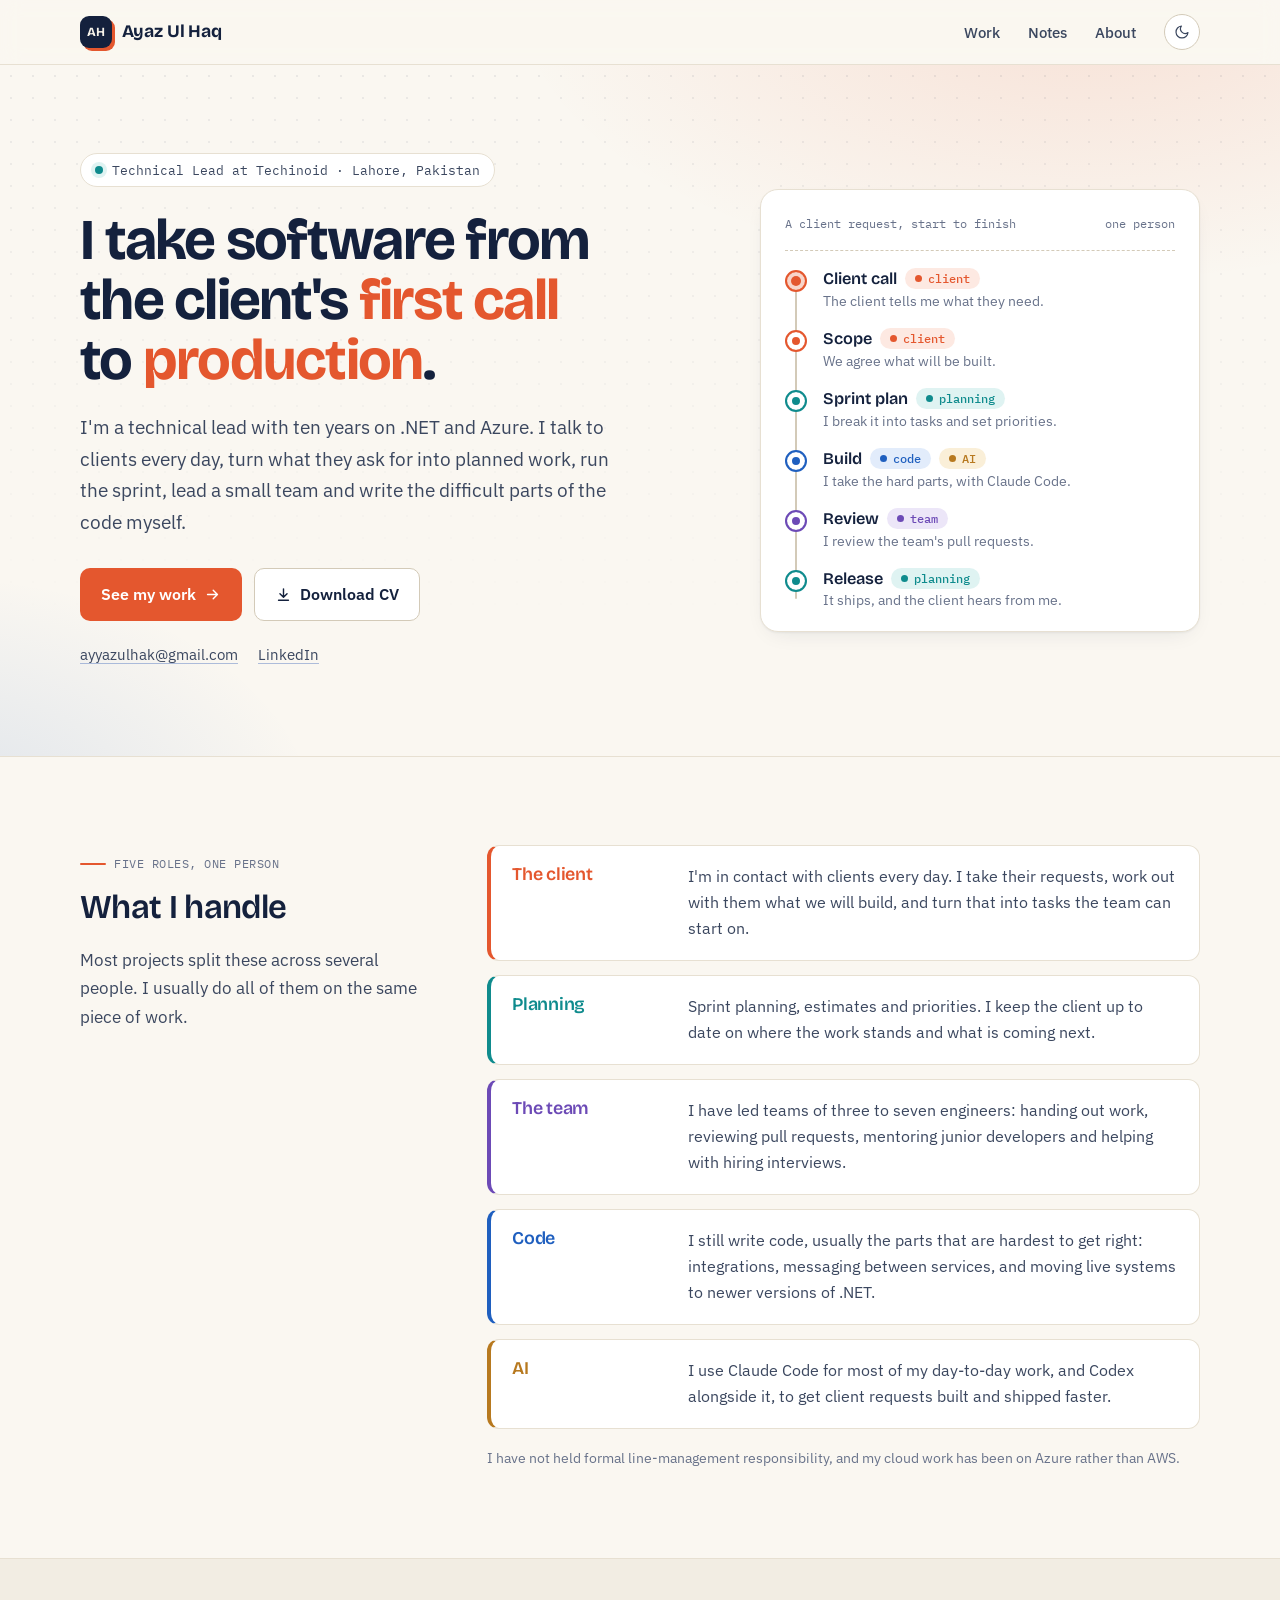
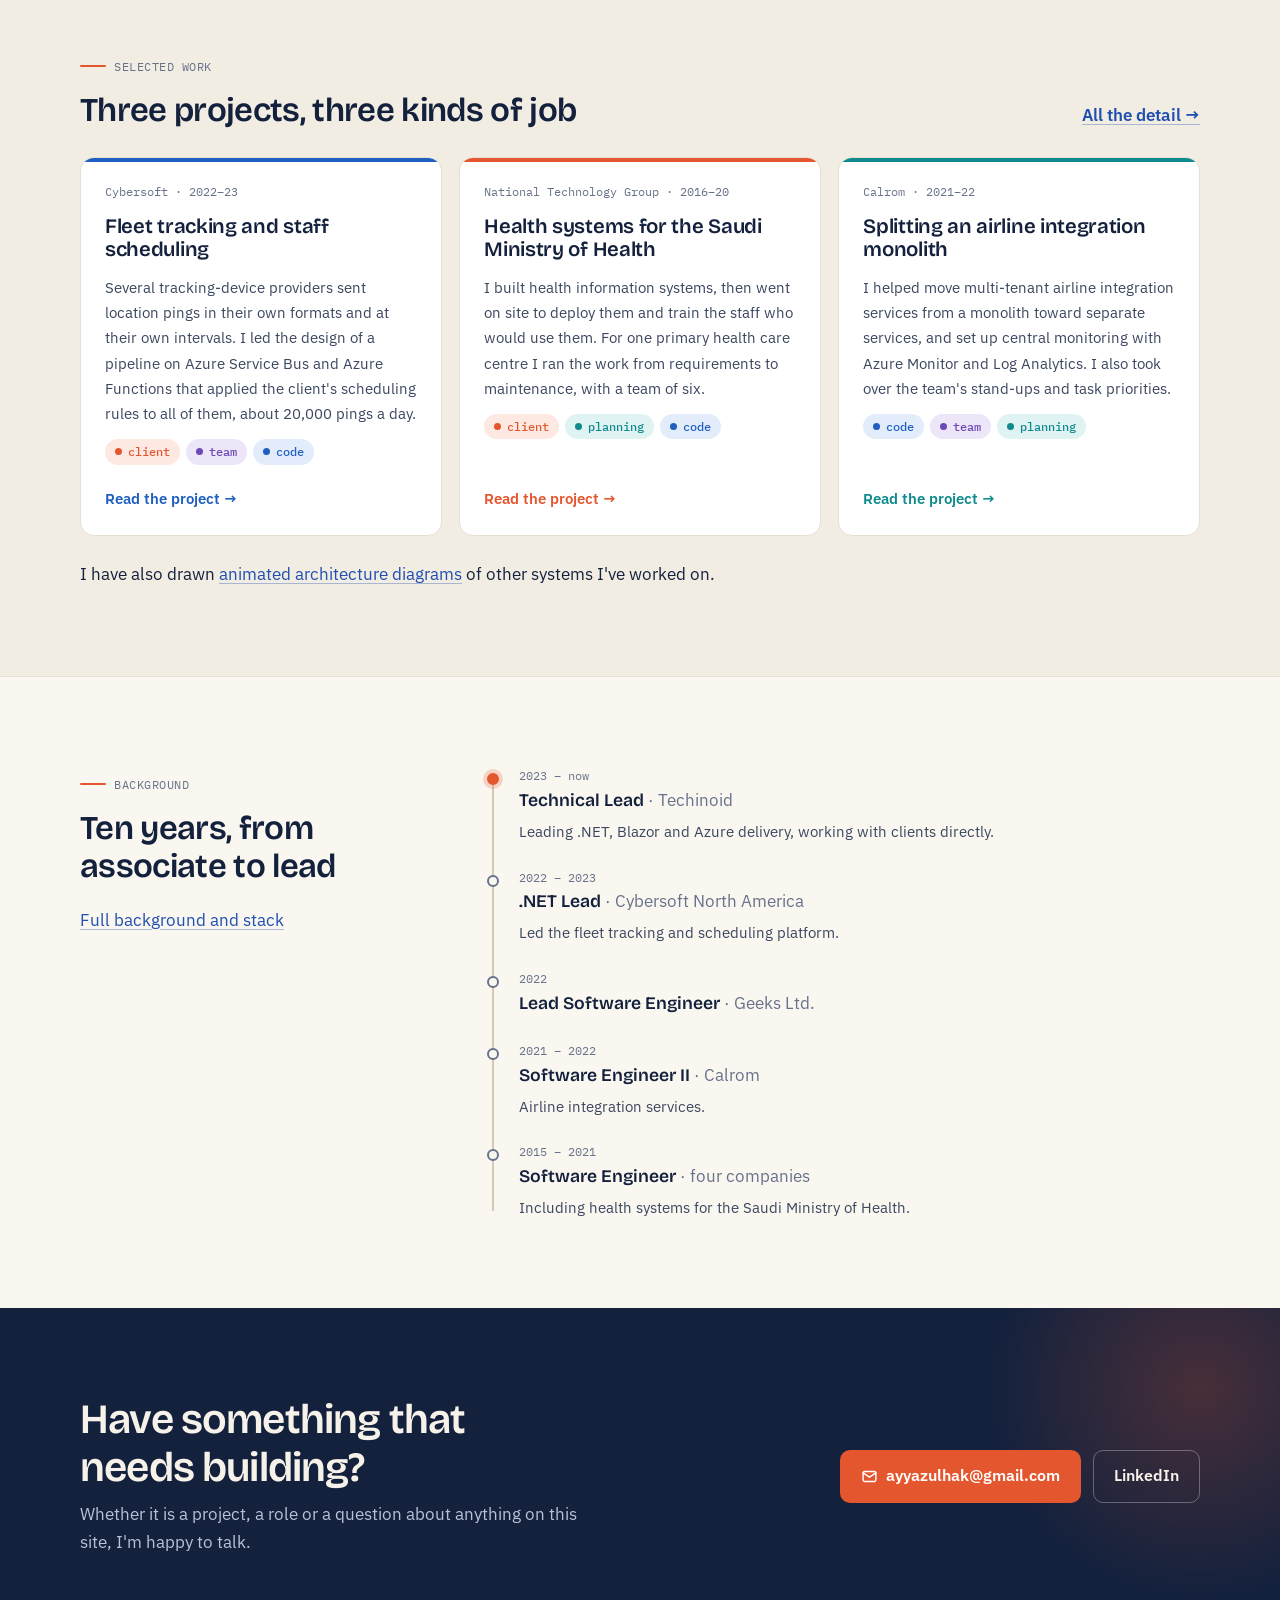
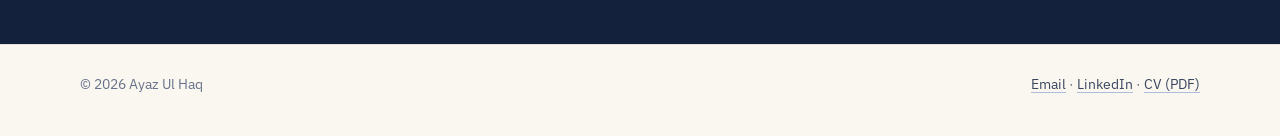
==== commit 972a09db: "Add colour and structure to the design - Warm paper background, navy ink and an orange accent. - One" ====
--- a/index.html
+++ b/index.html
@@ -13,8 +13,11 @@
   <meta property="og:url" content="https://ayazulhaq.com/">
   <meta property="og:image" content="https://ayazulhaq.com/og.png">
   <meta name="twitter:card" content="summary_large_image">
+  <link rel="preconnect" href="https://fonts.googleapis.com">
+  <link rel="preconnect" href="https://fonts.gstatic.com" crossorigin>
+  <link rel="stylesheet" href="https://fonts.googleapis.com/css2?family=Bricolage+Grotesque:opsz,wght@12..96,500..700&family=IBM+Plex+Mono:wght@400;500&family=IBM+Plex+Sans:wght@400;500;600&display=swap">
   <link rel="icon" href="favicon.svg" type="image/svg+xml">
-  <link rel="stylesheet" href="main.css?v=4">
+  <link rel="stylesheet" href="main.css?v=6">
   <script>try{var t=localStorage.getItem('theme');if(t==='dark'||t==='light')document.documentElement.setAttribute('data-theme',t)}catch(e){}</script>
   <script type="application/ld+json">{"@context":"https://schema.org","@type":"Person","@id":"https://ayazulhaq.com/#ayaz-ul-haq","name":"Ayaz Ul Haq","url":"https://ayazulhaq.com/","jobTitle":"Technical Lead","worksFor":{"@type":"Organization","name":"Techinoid LLC"},"address":{"@type":"PostalAddress","addressLocality":"Lahore","addressCountry":"PK"},"email":"mailto:ayyazulhak@gmail.com","sameAs":["https://www.linkedin.com/in/ayaz-ul-haq"]}</script>
 </head>
@@ -37,69 +40,113 @@
 
 <main id="main">
 
-<section class="intro">
-  <div class="col">
-    <p class="meta">Technical Lead at Techinoid · Lahore, Pakistan</p>
-    <h1>I take software from the client's first call to production.</h1>
-    <p class="lede">I'm a technical lead with ten years on .NET and Azure. I talk to clients every day, turn what they ask for into planned work, run the sprint, lead a small team and write the difficult parts of the code myself.</p>
-    <p class="links"><a href="mailto:ayyazulhak@gmail.com">ayyazulhak@gmail.com</a><a href="https://www.linkedin.com/in/ayaz-ul-haq" rel="me">LinkedIn</a><a href="Ayaz_Ul_Haq_CV.pdf">CV (PDF)</a></p>
+<section class="hero">
+  <div class="wrap hero-in">
+    <div>
+      <p class="meta"><i></i>Technical Lead at Techinoid · Lahore, Pakistan</p>
+      <h1>I take software from the client's <span class="hl">first call</span> to <span class="hl">production</span>.</h1>
+      <p class="lede">I'm a technical lead with ten years on .NET and Azure. I talk to clients every day, turn what they ask for into planned work, run the sprint, lead a small team and write the difficult parts of the code myself.</p>
+      <div class="hero-actions">
+        <a class="cta" href="projects.html">See my work<svg viewBox="0 0 24 24" aria-hidden="true"><path d="M5 12h14M13 6l6 6-6 6"/></svg></a>
+        <a class="cta ghost" href="Ayaz_Ul_Haq_CV.pdf"><svg viewBox="0 0 24 24" aria-hidden="true"><path d="M12 4v11M7 11l5 5 5-5M5 20h14"/></svg>Download CV</a>
+      </div>
+      <p class="hero-links"><a href="mailto:ayyazulhak@gmail.com">ayyazulhak@gmail.com</a><a href="https://www.linkedin.com/in/ayaz-ul-haq" rel="me">LinkedIn</a></p>
+    </div>
+
+    <aside class="path-card" aria-label="How a client request moves through my hands">
+      <div class="lbl"><span>A client request, start to finish</span><span>one person</span></div>
+      <ol class="path">
+        <li class="client"><b>Client call <span class="role client">client</span></b><span class="d">The client tells me what they need.</span></li>
+        <li class="client"><b>Scope <span class="role client">client</span></b><span class="d">We agree what will be built.</span></li>
+        <li class="plan"><b>Sprint plan <span class="role plan">planning</span></b><span class="d">I break it into tasks and set priorities.</span></li>
+        <li class="dev"><b>Build <span class="role dev">code</span> <span class="role ai">AI</span></b><span class="d">I take the hard parts, with Claude Code.</span></li>
+        <li class="team"><b>Review <span class="role team">team</span></b><span class="d">I review the team's pull requests.</span></li>
+        <li class="plan"><b>Release <span class="role plan">planning</span></b><span class="d">It ships, and the client hears from me.</span></li>
+      </ol>
+    </aside>
   </div>
 </section>
 
 <section class="section">
-  <div class="col">
-    <h2>What I handle</h2>
-    <dl class="rows">
-      <div><dt>The client</dt><dd>I'm in contact with clients every day. I take their requests, work out with them what we will build, and turn that into tasks the team can start on.</dd></div>
-      <div><dt>Planning</dt><dd>Sprint planning, estimates and priorities. I keep the client up to date on where the work stands and what is coming next.</dd></div>
-      <div><dt>The team</dt><dd>I have led teams of three to seven engineers: handing out work, reviewing pull requests, mentoring junior developers and helping with hiring interviews.</dd></div>
-      <div><dt>Code</dt><dd>I still write code, usually the parts that are hardest to get right: integrations, messaging between services, and moving live systems to newer versions of .NET.</dd></div>
-      <div><dt>AI</dt><dd>I use Claude Code for most of my day-to-day work, and Codex alongside it, to get client requests built and shipped faster.</dd></div>
-    </dl>
-    <p class="small muted" style="margin-top:1.25rem">I have not held formal line-management responsibility, and my cloud work has been on Azure rather than AWS.</p>
+  <div class="wrap split">
+    <header>
+      <span class="kicker">Five roles, one person</span>
+      <h2>What I handle</h2>
+      <p>Most projects split these across several people. I usually do all of them on the same piece of work.</p>
+    </header>
+    <div>
+      <div class="handle">
+        <div class="client"><h3>The client</h3><p>I'm in contact with clients every day. I take their requests, work out with them what we will build, and turn that into tasks the team can start on.</p></div>
+        <div class="plan"><h3>Planning</h3><p>Sprint planning, estimates and priorities. I keep the client up to date on where the work stands and what is coming next.</p></div>
+        <div class="team"><h3>The team</h3><p>I have led teams of three to seven engineers: handing out work, reviewing pull requests, mentoring junior developers and helping with hiring interviews.</p></div>
+        <div class="dev"><h3>Code</h3><p>I still write code, usually the parts that are hardest to get right: integrations, messaging between services, and moving live systems to newer versions of .NET.</p></div>
+        <div class="ai"><h3>AI</h3><p>I use Claude Code for most of my day-to-day work, and Codex alongside it, to get client requests built and shipped faster.</p></div>
+      </div>
+      <p class="small muted" style="margin-top:1.1rem">I have not held formal line-management responsibility, and my cloud work has been on Azure rather than AWS.</p>
+    </div>
+  </div>
+</section>
+
+<section class="section tinted">
+  <div class="wrap">
+    <div class="section-head">
+      <div><span class="kicker">Selected work</span><h2>Three projects, three kinds of job</h2></div>
+      <a href="projects.html" style="font-weight:600">All the detail →</a>
+    </div>
+    <div class="cards">
+      <article class="card c1">
+        <span class="where">Cybersoft · 2022–23</span>
+        <h3><a href="projects.html#telemetry">Fleet tracking and staff scheduling</a></h3>
+        <p>Several tracking-device providers sent location pings in their own formats and at their own intervals. I led the design of a pipeline on Azure Service Bus and Azure Functions that applied the client's scheduling rules to all of them, about 20,000 pings a day.</p>
+        <div class="roles"><span class="role client">client</span><span class="role team">team</span><span class="role dev">code</span></div>
+        <span class="more">Read the project →</span>
+      </article>
+      <article class="card c2">
+        <span class="where">National Technology Group · 2016–20</span>
+        <h3><a href="projects.html#health">Health systems for the Saudi Ministry of Health</a></h3>
+        <p>I built health information systems, then went on site to deploy them and train the staff who would use them. For one primary health care centre I ran the work from requirements to maintenance, with a team of six.</p>
+        <div class="roles"><span class="role client">client</span><span class="role plan">planning</span><span class="role dev">code</span></div>
+        <span class="more">Read the project →</span>
+      </article>
+      <article class="card c3">
+        <span class="where">Calrom · 2021–22</span>
+        <h3><a href="projects.html#airline">Splitting an airline integration monolith</a></h3>
+        <p>I helped move multi-tenant airline integration services from a monolith toward separate services, and set up central monitoring with Azure Monitor and Log Analytics. I also took over the team's stand-ups and task priorities.</p>
+        <div class="roles"><span class="role dev">code</span><span class="role team">team</span><span class="role plan">planning</span></div>
+        <span class="more">Read the project →</span>
+      </article>
+    </div>
+    <p style="margin-top:1.5rem">I have also drawn <a href="architecture.html">animated architecture diagrams</a> of other systems I've worked on.</p>
   </div>
 </section>
 
 <section class="section">
-  <div class="col">
-    <h2>Selected work</h2>
-    <article class="entry">
-      <h3><a href="projects.html#telemetry">Fleet tracking and staff scheduling</a></h3>
-      <p class="roles">Cybersoft · 2022–23 · client design sessions, architecture, team lead</p>
-      <p>Several tracking-device providers sent location pings in their own formats and at their own intervals. I led the design of a pipeline on Azure Service Bus and Azure Functions that applied the client's scheduling rules to all of them, about 20,000 pings a day.</p>
-    </article>
-    <article class="entry">
-      <h3><a href="projects.html#health">Health information systems for the Saudi Ministry of Health</a></h3>
-      <p class="roles">National Technology Group · 2016–20 · development, on-site deployment, staff training, sprint planning</p>
-      <p>I built health information systems, then went on site to deploy them and train the staff who would use them. For one primary health care centre I ran the work from requirements to maintenance, including sprint planning for a team of six.</p>
-    </article>
-    <article class="entry">
-      <h3><a href="projects.html#airline">Splitting an airline integration monolith</a></h3>
-      <p class="roles">Calrom · 2021–22 · development, monitoring, team stand-ups</p>
-      <p>I helped move multi-tenant airline integration services from a monolith toward separate services, and set up central monitoring with Azure Monitor and Log Analytics. I also took over the team's stand-ups and task priorities.</p>
-    </article>
-    <p style="margin-top:1.25rem"><a href="projects.html">More on these projects</a> · <a href="architecture.html">Architecture diagrams of other systems I've worked on</a></p>
+  <div class="wrap split">
+    <header>
+      <span class="kicker">Background</span>
+      <h2>Ten years, from associate to lead</h2>
+      <p><a href="about.html">Full background and stack</a></p>
+    </header>
+    <ol class="timeline">
+      <li class="now"><span class="when">2023 – now</span><b>Technical Lead</b> <span class="org">· Techinoid</span><p>Leading .NET, Blazor and Azure delivery, working with clients directly.</p></li>
+      <li><span class="when">2022 – 2023</span><b>.NET Lead</b> <span class="org">· Cybersoft North America</span><p>Led the fleet tracking and scheduling platform.</p></li>
+      <li><span class="when">2022</span><b>Lead Software Engineer</b> <span class="org">· Geeks Ltd.</span></li>
+      <li><span class="when">2021 – 2022</span><b>Software Engineer II</b> <span class="org">· Calrom</span><p>Airline integration services.</p></li>
+      <li><span class="when">2015 – 2021</span><b>Software Engineer</b> <span class="org">· four companies</span><p>Including health systems for the Saudi Ministry of Health.</p></li>
+    </ol>
   </div>
 </section>
 
-<section class="section">
-  <div class="col">
-    <h2>Background</h2>
-    <ul class="career">
-      <li><span class="when">2023 – now</span><span class="what">Technical Lead <span>· Techinoid</span></span></li>
-      <li><span class="when">2022 – 2023</span><span class="what">.NET Lead <span>· Cybersoft North America</span></span></li>
-      <li><span class="when">2022</span><span class="what">Lead Software Engineer <span>· Geeks Ltd.</span></span></li>
-      <li><span class="when">2021 – 2022</span><span class="what">Software Engineer II <span>· Calrom</span></span></li>
-      <li><span class="when">2015 – 2021</span><span class="what">Software engineer at four companies, starting in 2015</span></li>
-    </ul>
-    <p><a href="about.html">Full background</a> · <a href="Ayaz_Ul_Haq_CV.pdf">CV (PDF)</a></p>
-  </div>
-</section>
-
-<section class="section">
-  <div class="col">
-    <h2>Contact</h2>
-    <p>If you want to talk about a project, a role or anything on this page, email me at <a href="mailto:ayyazulhak@gmail.com">ayyazulhak@gmail.com</a> or find me on <a href="https://www.linkedin.com/in/ayaz-ul-haq">LinkedIn</a>.</p>
+<section class="section band">
+  <div class="wrap">
+    <div>
+      <h2>Have something that needs building?</h2>
+      <p>Whether it is a project, a role or a question about anything on this site, I'm happy to talk.</p>
+    </div>
+    <div class="hero-actions" style="margin:0">
+      <a class="cta" href="mailto:ayyazulhak@gmail.com"><svg viewBox="0 0 24 24" aria-hidden="true"><rect x="3" y="5" width="18" height="14" rx="2"/><path d="m3 7 9 6 9-6"/></svg>ayyazulhak@gmail.com</a>
+      <a class="cta ghost" href="https://www.linkedin.com/in/ayaz-ul-haq" rel="me">LinkedIn</a>
+    </div>
   </div>
 </section>
 
@@ -112,6 +159,6 @@
   </div>
 </footer>
 
-<script src="main.js?v=4" defer></script>
+<script src="main.js?v=6" defer></script>
 </body>
 </html>
--- a/main.css
+++ b/main.css
@@ -1,75 +1,84 @@
-/* ayazulhaq.com, v3. A plain reading layout: one text column, hairlines, no cards. */
+/* ayazulhaq.com, v4. Warm paper, navy ink, one colour per role. */
 
 :root {
-  --sans: ui-sans-serif, system-ui, -apple-system, "Segoe UI", Roboto, "Helvetica Neue", Arial, sans-serif;
-  --mono: ui-monospace, "SFMono-Regular", "Cascadia Mono", Consolas, "Liberation Mono", monospace;
-
-  --paper: #fcfcfa;
+  --display: "Bricolage Grotesque", "Segoe UI", system-ui, sans-serif;
+  --sans: "IBM Plex Sans", system-ui, -apple-system, "Segoe UI", Roboto, sans-serif;
+  --mono: "IBM Plex Mono", ui-monospace, "Cascadia Mono", Consolas, monospace;
+
+  --paper: #faf7f1;
   --raised: #ffffff;
-  --tint: #f4f4f1;
-  --rule: #e4e4df;
-  --rule-strong: #cfcfc8;
-  --ink: #1a1a18;
-  --ink-2: #44443f;
-  --ink-3: #6b6b64;
-  --ink-4: #9a9a92;
-  --accent: #1f4e79;
-  --accent-hover: #102f4c;
-
-  /* kept for the architecture diagrams */
-  --navy: var(--accent);
-  --c-ui: #1f4e79;  --c-ui-bg: #e8f0f8;
+  --tint: #f2ede3;
+  --rule: #e7e0d2;
+  --rule-strong: #d3cab8;
+  --ink: #14213d;
+  --ink-2: #3b475f;
+  --ink-3: #68728a;
+  --ink-4: #9aa1b3;
+  --accent: #e4572e;
+  --accent-hover: #c8431d;
+  --link: #1f4fb0;
+  --band: #14213d;
+  --on-band: #f6f2e9;
+  --on-band-2: #b9c1d6;
+
+  /* one colour per role */
+  --r-client: #e4572e;   --r-client-bg: #fde9e2;
+  --r-plan: #0f8b8d;     --r-plan-bg: #dff3f2;
+  --r-team: #6c4ab6;     --r-team-bg: #ece6f8;
+  --r-code: #1f5fbf;     --r-code-bg: #e2ecfb;
+  --r-ai: #b7791f;       --r-ai-bg: #faefd8;
+
+  /* architecture diagrams */
+  --navy: #1f5fbf;
+  --c-ui: #1f5fbf;  --c-ui-bg: #e2ecfb;
   --c-service: #2f6fb0; --c-service-bg: #e6eef8;
-  --c-worker: #4b55b8; --c-worker-bg: #eef0fa;
-  --c-data: #b35c1e; --c-data-bg: #fbefe3;
-  --c-queue: #2b7a6a; --c-queue-bg: #e9f4f1;
+  --c-worker: #6c4ab6; --c-worker-bg: #ece6f8;
+  --c-data: #e4572e; --c-data-bg: #fde9e2;
+  --c-queue: #0f8b8d; --c-queue-bg: #dff3f2;
   --c-external: #5b6b7b; --c-external-bg: #eef2f6;
 
-  --measure: 44rem;
-  --wide: 72rem;
-  --gutter: clamp(1rem, 4vw, 2.5rem);
-  --radius: 8px;
+  --measure: 46rem;
+  --wide: 70rem;
+  --gutter: clamp(1.1rem, 4vw, 2.5rem);
+  --radius: 14px;
+  --shadow: 0 1px 2px rgba(20, 33, 61, .05), 0 8px 24px -12px rgba(20, 33, 61, .14);
   --ease-out: cubic-bezier(0.16, 1, 0.3, 1);
   color-scheme: light;
 }
 
-@media (prefers-color-scheme: dark) {
-  :root:not([data-theme="light"]) {
-    --paper: #161615; --raised: #1d1d1b; --tint: #222220;
-    --rule: #2e2e2b; --rule-strong: #3d3d39;
-    --ink: #ecece8; --ink-2: #c4c4bd; --ink-3: #96968e; --ink-4: #6e6e67;
-    --accent: #8db8e3; --accent-hover: #b6d3f0;
-    --c-ui: #7fb0e0; --c-ui-bg: #1f2d3a; --c-service: #6fa3dc; --c-service-bg: #1e2a38; --c-worker: #9aa2e8; --c-worker-bg: #262a44;
-    --c-data: #e0935a; --c-data-bg: #3a2a1c; --c-queue: #6fbfae; --c-queue-bg: #1c342e; --c-external: #9aa8b6; --c-external-bg: #262c33;
-    color-scheme: dark;
-  }
-}
 :root[data-theme="dark"] {
-  --paper: #161615; --raised: #1d1d1b; --tint: #222220;
-  --rule: #2e2e2b; --rule-strong: #3d3d39;
-  --ink: #ecece8; --ink-2: #c4c4bd; --ink-3: #96968e; --ink-4: #6e6e67;
-  --accent: #8db8e3; --accent-hover: #b6d3f0;
-  --c-ui: #7fb0e0; --c-ui-bg: #1f2d3a; --c-service: #6fa3dc; --c-service-bg: #1e2a38; --c-worker: #9aa2e8; --c-worker-bg: #262a44;
-  --c-data: #e0935a; --c-data-bg: #3a2a1c; --c-queue: #6fbfae; --c-queue-bg: #1c342e; --c-external: #9aa8b6; --c-external-bg: #262c33;
+  --paper: #0f1626; --raised: #172036; --tint: #131c30;
+  --rule: #25304a; --rule-strong: #35425f;
+  --ink: #f1ede4; --ink-2: #c5cbdb; --ink-3: #8f98b0; --ink-4: #636d87;
+  --accent: #ff7a50; --accent-hover: #ff9774; --link: #8fb6ff;
+  --band: #0a101d; --on-band: #f1ede4; --on-band-2: #a9b2c9;
+  --r-client: #ff8a66; --r-client-bg: #3a2019;
+  --r-plan: #4fc4c4;   --r-plan-bg: #12312f;
+  --r-team: #b39cf0;   --r-team-bg: #261f40;
+  --r-code: #7fb0ff;   --r-code-bg: #172a4a;
+  --r-ai: #e6b455;     --r-ai-bg: #33270f;
+  --navy: #7fb0ff;
+  --c-ui: #7fb0ff; --c-ui-bg: #172a4a; --c-service: #6fa3dc; --c-service-bg: #1e2a38; --c-worker: #b39cf0; --c-worker-bg: #261f40;
+  --c-data: #ff8a66; --c-data-bg: #3a2019; --c-queue: #4fc4c4; --c-queue-bg: #12312f; --c-external: #9aa8b6; --c-external-bg: #262c33;
+  --shadow: 0 1px 2px rgba(0,0,0,.3);
   color-scheme: dark;
 }
 
 /* Base */
 
 *, *::before, *::after { box-sizing: border-box; }
-html { -webkit-text-size-adjust: 100%; }
+html { -webkit-text-size-adjust: 100%; scroll-behavior: smooth; }
 body { margin: 0; background: var(--paper); color: var(--ink); font-family: var(--sans); font-size: 17px; line-height: 1.65; -webkit-font-smoothing: antialiased; }
-h1, h2, h3 { font-weight: 600; line-height: 1.2; letter-spacing: -0.011em; margin: 0 0 .6em; color: var(--ink); }
-h1 { font-size: clamp(1.9rem, 4.2vw, 2.6rem); letter-spacing: -0.02em; line-height: 1.12; }
-h2 { font-size: 1.35rem; }
-h3 { font-size: 1.0625rem; }
+h1, h2, h3 { font-family: var(--display); font-weight: 600; line-height: 1.15; letter-spacing: -0.015em; margin: 0 0 .6em; color: var(--ink); }
+h1 { font-size: clamp(2.2rem, 5vw, 3.6rem); letter-spacing: -0.03em; line-height: 1.04; font-weight: 700; }
+h2 { font-size: clamp(1.6rem, 2.6vw, 2.1rem); letter-spacing: -0.02em; }
+h3 { font-size: 1.25rem; }
 p { margin: 0 0 1.1em; }
 p:last-child { margin-bottom: 0; }
-a { color: var(--accent); text-decoration: underline; text-decoration-thickness: 1px; text-underline-offset: .2em; text-decoration-color: color-mix(in srgb, var(--accent) 40%, transparent); }
-a:hover { color: var(--accent-hover); text-decoration-color: currentColor; }
-a:focus-visible, button:focus-visible, input:focus-visible { outline: 2px solid var(--accent); outline-offset: 3px; border-radius: 2px; }
+a { color: var(--link); text-decoration: underline; text-decoration-thickness: 1px; text-underline-offset: .2em; text-decoration-color: color-mix(in srgb, var(--link) 35%, transparent); transition: color 150ms, text-decoration-color 150ms; }
+a:hover { text-decoration-color: currentColor; }
+a:focus-visible, button:focus-visible, input:focus-visible { outline: 2px solid var(--accent); outline-offset: 3px; border-radius: 4px; }
 ul, ol { padding-left: 1.2em; margin: 0 0 1.1em; }
-li { margin-bottom: .35em; }
 img { max-width: 100%; height: auto; display: block; }
 button, input { font: inherit; }
 code, .mono { font-family: var(--mono); font-size: .86em; }
@@ -78,113 +87,188 @@
 .muted { color: var(--ink-3); }
 .small { font-size: .875rem; }
 .lbl { font-family: var(--mono); font-size: .75rem; color: var(--ink-3); }
+.hl { color: var(--accent); }
 
 /* Layout */
 
 .wrap { width: min(var(--wide), 100% - 2 * var(--gutter)); margin-inline: auto; }
 .col { width: min(var(--measure), 100% - 2 * var(--gutter)); margin-inline: auto; }
-.section { padding-block: clamp(2.5rem, 6vw, 4rem); }
-.section + .section { border-top: 1px solid var(--rule); }
-.section > .col > h2:first-child, .section > .wrap > h2:first-child { margin-bottom: 1.25rem; }
+.section { padding-block: clamp(3rem, 7vw, 5.5rem); }
+.section.tinted { background: var(--tint); border-block: 1px solid var(--rule); }
+.split { display: grid; grid-template-columns: minmax(0, 4fr) minmax(0, 8fr); gap: clamp(1.5rem, 4vw, 4rem); align-items: start; }
+.split > header p { color: var(--ink-2); max-width: 22rem; }
+@media (max-width: 860px) { .split { grid-template-columns: 1fr; } .split > header p { max-width: none; } }
+.kicker { display: inline-flex; align-items: center; gap: .55rem; font-family: var(--mono); font-size: .78rem; letter-spacing: .04em; text-transform: uppercase; color: var(--ink-3); margin-bottom: .9rem; }
+.kicker::before { content: ""; width: 1.6rem; height: 2px; background: var(--accent); border-radius: 2px; }
 
 /* Nav */
 
-.nav { border-bottom: 1px solid var(--rule); }
-.nav-in { display: flex; align-items: center; justify-content: space-between; gap: 1.5rem; min-height: 4rem; }
-.brand { color: var(--ink); font-weight: 600; text-decoration: none; }
-.brand:hover { color: var(--ink); }
-.nav-links { display: flex; align-items: center; gap: 1.5rem; list-style: none; margin: 0; padding: 0; }
+.nav { position: sticky; top: 0; z-index: 10; background: color-mix(in srgb, var(--paper) 88%, transparent); backdrop-filter: saturate(1.4) blur(10px); border-bottom: 1px solid var(--rule); }
+.nav-in { display: flex; align-items: center; justify-content: space-between; gap: 1rem; min-height: 4rem; }
+.brand { display: inline-flex; align-items: center; gap: .6rem; color: var(--ink); font-family: var(--display); font-weight: 700; font-size: 1.1rem; text-decoration: none; letter-spacing: -0.01em; }
+.brand::before { content: "AH"; display: grid; place-items: center; width: 2rem; height: 2rem; border-radius: 9px; background: var(--band); color: #f6f2e9; font-size: .78rem; letter-spacing: .02em; box-shadow: 3px 3px 0 var(--accent); }
+:root[data-theme="dark"] .brand::before { background: #f1ede4; color: #14213d; }
+.nav-links { display: flex; align-items: center; gap: clamp(.9rem, 2.5vw, 1.75rem); list-style: none; margin: 0; padding: 0; }
 .nav-links li { margin: 0; }
-.nav-links a { color: var(--ink-2); text-decoration: none; font-size: .9375rem; }
+.nav-links a { color: var(--ink-2); text-decoration: none; font-size: .95rem; font-weight: 500; padding: .3rem 0; border-bottom: 2px solid transparent; }
 .nav-links a:hover { color: var(--ink); }
-.nav-links a[aria-current="page"] { color: var(--ink); text-decoration: underline; text-underline-offset: .45em; text-decoration-thickness: 1px; }
-.theme-toggle { width: 32px; height: 32px; border-radius: 999px; border: 1px solid var(--rule-strong); background: transparent; color: var(--ink-2); display: inline-grid; place-items: center; cursor: pointer; padding: 0; }
-.theme-toggle:hover { color: var(--ink); }
-.theme-toggle svg { width: 15px; height: 15px; }
+.nav-links a[aria-current="page"] { color: var(--ink); border-bottom-color: var(--accent); }
+.theme-toggle { width: 36px; height: 36px; border-radius: 999px; border: 1px solid var(--rule-strong); background: var(--raised); color: var(--ink-2); display: inline-grid; place-items: center; cursor: pointer; padding: 0; }
+.theme-toggle:hover { color: var(--ink); border-color: var(--ink-3); }
+.theme-toggle svg { width: 16px; height: 16px; }
 .theme-toggle .sun { display: none; }
 :root[data-theme="dark"] .theme-toggle .sun { display: block; }
 :root[data-theme="dark"] .theme-toggle .moon { display: none; }
-@media (prefers-color-scheme: dark) {
-  :root:not([data-theme="light"]) .theme-toggle .sun { display: block; }
-  :root:not([data-theme="light"]) .theme-toggle .moon { display: none; }
-}
-@media (max-width: 520px) {
-  .nav-in { flex-wrap: wrap; gap: .25rem 1rem; padding-block: .75rem; }
-  .nav-links { gap: 1.1rem; }
-}
-
-/* Intro */
-
-.intro { padding-block: clamp(3rem, 9vw, 6rem) clamp(2.5rem, 6vw, 4rem); }
-.intro .meta { font-family: var(--mono); font-size: .8125rem; color: var(--ink-3); margin-bottom: 1.5rem; }
-.intro h1 { max-width: 20ch; margin-bottom: 1.1rem; }
-.intro .lede { font-size: 1.1875rem; color: var(--ink-2); max-width: 38rem; }
-.links { display: flex; gap: 1.5rem; flex-wrap: wrap; margin-top: 1.75rem; font-size: .9375rem; }
-
-/* Definition-style lists: label on the left, text on the right */
+@media (max-width: 420px) { .brand { font-size: 1rem; } .brand::before { width: 1.8rem; height: 1.8rem; } }
+
+/* Buttons */
+
+.cta { display: inline-flex; align-items: center; gap: .5rem; padding: .78rem 1.25rem; border-radius: 10px; background: var(--accent); color: #fff; font-weight: 600; font-size: .98rem; text-decoration: none; border: 1px solid transparent; transition: background 150ms, transform 150ms var(--ease-out); }
+.cta:hover { background: var(--accent-hover); color: #fff; transform: translateY(-1px); }
+.cta.ghost { background: var(--raised); color: var(--ink); border-color: var(--rule-strong); }
+.cta.ghost:hover { border-color: var(--ink-3); background: var(--raised); color: var(--ink); }
+.cta svg { width: 17px; height: 17px; stroke: currentColor; fill: none; stroke-width: 2; stroke-linecap: round; stroke-linejoin: round; }
+
+/* Role tags */
+
+.role { display: inline-flex; align-items: center; gap: .4rem; padding: .18rem .6rem; border-radius: 999px; font-family: var(--mono); font-size: .74rem; font-weight: 500; white-space: nowrap; background: var(--tint); color: var(--ink-2); }
+.role::before { content: ""; width: 7px; height: 7px; border-radius: 999px; background: currentColor; }
+.role.client { background: var(--r-client-bg); color: var(--r-client); }
+.role.plan { background: var(--r-plan-bg); color: var(--r-plan); }
+.role.team { background: var(--r-team-bg); color: var(--r-team); }
+.role.dev { background: var(--r-code-bg); color: var(--r-code); }
+.role.ai { background: var(--r-ai-bg); color: var(--r-ai); }
+.roles { display: flex; flex-wrap: wrap; align-items: center; gap: .4rem; }
+
+/* Hero */
+
+.hero { position: relative; padding-block: clamp(2.75rem, 7vw, 5.5rem); overflow: hidden; border-bottom: 1px solid var(--rule); background:
+  radial-gradient(60rem 30rem at 85% -10%, color-mix(in srgb, var(--r-client) 14%, transparent), transparent 60%),
+  radial-gradient(40rem 26rem at -5% 110%, color-mix(in srgb, var(--r-code) 13%, transparent), transparent 60%),
+  var(--paper); }
+.hero::before { content: ""; position: absolute; inset: 0; background-image: radial-gradient(color-mix(in srgb, var(--ink) 16%, transparent) 1px, transparent 1px); background-size: 22px 22px; mask-image: linear-gradient(180deg, #000, transparent 85%); -webkit-mask-image: linear-gradient(180deg, #000, transparent 85%); opacity: .45; pointer-events: none; }
+.hero-in { position: relative; display: grid; grid-template-columns: minmax(0, 7fr) minmax(0, 5fr); gap: clamp(2rem, 5vw, 4.5rem); align-items: center; }
+@media (max-width: 940px) { .hero-in { grid-template-columns: 1fr; } }
+.hero .meta { display: inline-flex; align-items: center; gap: .6rem; font-family: var(--mono); font-size: .8rem; color: var(--ink-2); background: var(--raised); border: 1px solid var(--rule); border-radius: 999px; padding: .35rem .85rem; margin-bottom: 1.5rem; }
+.hero .meta i { width: 8px; height: 8px; border-radius: 999px; background: var(--r-plan); box-shadow: 0 0 0 4px var(--r-plan-bg); }
+.hero h1 { margin-bottom: 1.25rem; max-width: 15ch; }
+.hero .lede { font-size: clamp(1.08rem, 1.5vw, 1.22rem); color: var(--ink-2); max-width: 34rem; }
+.hero-actions { display: flex; flex-wrap: wrap; gap: .75rem; margin-top: 1.9rem; }
+.hero-links { display: flex; flex-wrap: wrap; gap: 1.25rem; margin-top: 1.4rem; font-size: .92rem; }
+.hero-links a { color: var(--ink-2); }
+
+/* The request path */
+
+.path-card { background: var(--raised); border: 1px solid var(--rule); border-radius: 18px; box-shadow: var(--shadow); padding: 1.5rem 1.5rem 1.25rem; }
+.path-card > .lbl { display: flex; justify-content: space-between; gap: 1rem; padding-bottom: 1rem; margin-bottom: 1.1rem; border-bottom: 1px dashed var(--rule-strong); }
+.path { list-style: none; margin: 0; padding: 0; position: relative; }
+.path::before { content: ""; position: absolute; left: 10px; top: 12px; bottom: 12px; width: 2px; background: var(--rule-strong); border-radius: 2px; }
+.path li { position: relative; padding: 0 0 1.05rem 2.4rem; margin: 0; }
+.path li:last-child { padding-bottom: 0; }
+.path li::before { content: ""; position: absolute; left: 0; top: 2px; width: 22px; height: 22px; border-radius: 999px; background: var(--raised); border: 2px solid var(--c, var(--ink-3)); box-shadow: inset 0 0 0 5px var(--raised), inset 0 0 0 11px var(--c, var(--ink-3)); }
+.path b { display: flex; align-items: center; flex-wrap: wrap; gap: .5rem; font-family: var(--display); font-size: 1.02rem; font-weight: 600; line-height: 1.3; }
+.path span.d { display: block; font-size: .875rem; color: var(--ink-3); line-height: 1.45; margin-top: .1rem; }
+.path .client { --c: var(--r-client); } .path .plan { --c: var(--r-plan); } .path .team { --c: var(--r-team); } .path .dev { --c: var(--r-code); } .path .ai { --c: var(--r-ai); }
+@media (prefers-reduced-motion: no-preference) {
+  .path::after { content: ""; position: absolute; left: 6px; top: 8px; width: 10px; height: 10px; border-radius: 999px; background: var(--accent); box-shadow: 0 0 0 5px color-mix(in srgb, var(--accent) 25%, transparent); animation: travel-down 7s cubic-bezier(.6,0,.4,1) infinite; }
+  @keyframes travel-down { 0% { top: 8px; opacity: 0; } 6% { opacity: 1; } 90% { opacity: 1; } 100% { top: calc(100% - 20px); opacity: 0; } }
+}
+
+/* What I handle */
+
+.handle { display: grid; gap: .85rem; }
+.handle > div { display: grid; grid-template-columns: 9.5rem minmax(0, 1fr); gap: .5rem 1.5rem; align-items: start; background: var(--raised); border: 1px solid var(--rule); border-left: 4px solid var(--c); border-radius: 12px; padding: 1.15rem 1.3rem; transition: transform 200ms var(--ease-out), box-shadow 200ms; }
+.handle > div:hover { transform: translateX(4px); box-shadow: var(--shadow); }
+.handle h3 { margin: 0; font-size: 1.12rem; color: var(--c); }
+.handle p { margin: 0; color: var(--ink-2); font-size: .98rem; }
+.handle .client { --c: var(--r-client); } .handle .plan { --c: var(--r-plan); } .handle .team { --c: var(--r-team); } .handle .dev { --c: var(--r-code); } .handle .ai { --c: var(--r-ai); }
+@media (max-width: 560px) { .handle > div { grid-template-columns: 1fr; } }
+
+/* Work cards */
+
+.cards { display: grid; grid-template-columns: repeat(3, minmax(0, 1fr)); gap: 1.1rem; }
+@media (max-width: 940px) { .cards { grid-template-columns: 1fr; } }
+.card { position: relative; display: flex; flex-direction: column; gap: .8rem; background: var(--raised); border: 1px solid var(--rule); border-radius: var(--radius); padding: 1.5rem; overflow: hidden; transition: transform 220ms var(--ease-out), box-shadow 220ms, border-color 220ms; }
+.card::before { content: ""; position: absolute; inset: 0 0 auto 0; height: 4px; background: var(--c, var(--accent)); }
+.card:hover { transform: translateY(-4px); box-shadow: var(--shadow); border-color: var(--rule-strong); }
+.card .where { font-family: var(--mono); font-size: .76rem; color: var(--ink-3); }
+.card h3 { margin: 0; font-size: 1.28rem; }
+.card h3 a { color: var(--ink); text-decoration: none; }
+.card h3 a::after { content: ""; position: absolute; inset: 0; }
+.card p { color: var(--ink-2); font-size: .96rem; margin: 0; }
+.card .more { margin-top: auto; padding-top: .6rem; font-weight: 600; font-size: .92rem; color: var(--c, var(--accent)); }
+.card.c1 { --c: var(--r-code); } .card.c2 { --c: var(--r-client); } .card.c3 { --c: var(--r-plan); }
+.section-head { display: flex; justify-content: space-between; align-items: flex-end; gap: 1rem 2rem; flex-wrap: wrap; margin-bottom: 1.75rem; }
+.section-head h2 { margin: 0; }
+
+/* Timeline */
+
+.timeline { list-style: none; margin: 0; padding: 0; position: relative; }
+.timeline::before { content: ""; position: absolute; left: 5px; top: .6rem; bottom: .6rem; width: 2px; background: var(--rule-strong); }
+.timeline li { position: relative; padding: 0 0 1.4rem 2rem; margin: 0; }
+.timeline li:last-child { padding-bottom: 0; }
+.timeline li::before { content: ""; position: absolute; left: 0; top: .5rem; width: 12px; height: 12px; border-radius: 999px; background: var(--paper); border: 2px solid var(--ink-3); }
+.timeline li.now::before { background: var(--accent); border-color: var(--accent); box-shadow: 0 0 0 4px color-mix(in srgb, var(--accent) 22%, transparent); }
+.timeline .when { font-family: var(--mono); font-size: .78rem; color: var(--ink-3); display: block; }
+.timeline b { font-family: var(--display); font-size: 1.1rem; font-weight: 600; }
+.timeline .org { color: var(--ink-3); }
+.timeline p { margin: .25rem 0 0; color: var(--ink-2); font-size: .96rem; }
+
+/* Contact band */
+
+.band { background: var(--band); color: var(--on-band); position: relative; overflow: hidden; }
+.band::before { content: ""; position: absolute; right: -8rem; top: -8rem; width: 26rem; height: 26rem; border-radius: 999px; background: radial-gradient(closest-side, color-mix(in srgb, var(--accent) 45%, transparent), transparent); opacity: .55; }
+.band .wrap { position: relative; display: flex; justify-content: space-between; align-items: center; gap: 2rem; flex-wrap: wrap; }
+.band h2 { color: var(--on-band); font-size: clamp(1.8rem, 3.4vw, 2.6rem); margin-bottom: .5rem; max-width: 18ch; }
+.band p { color: var(--on-band-2); max-width: 32rem; }
+.band .cta.ghost { background: transparent; color: var(--on-band); border-color: rgba(255,255,255,.3); }
+.band .cta.ghost:hover { border-color: #fff; }
+
+/* Reading pages */
+
+.page-head { position: relative; padding-block: clamp(2.75rem, 7vw, 4.5rem) clamp(2rem, 4vw, 3rem); border-bottom: 1px solid var(--rule); background:
+  radial-gradient(50rem 22rem at 90% -20%, color-mix(in srgb, var(--r-client) 12%, transparent), transparent 60%),
+  radial-gradient(40rem 20rem at 0% 120%, color-mix(in srgb, var(--r-code) 10%, transparent), transparent 60%), var(--paper); }
+.page-head h1 { margin-bottom: 1rem; }
+.page-head .lede { font-size: 1.15rem; color: var(--ink-2); max-width: 40rem; }
 
 .rows { margin: 0; }
-.rows > div { display: grid; grid-template-columns: 11rem minmax(0, 1fr); gap: .25rem 2rem; padding: 1.1rem 0; border-top: 1px solid var(--rule); }
+.rows > div { display: grid; grid-template-columns: 11.5rem minmax(0, 1fr); gap: .25rem 2rem; padding: 1.2rem 0; border-top: 1px solid var(--rule); }
 .rows > div:last-child { border-bottom: 1px solid var(--rule); }
-.rows dt { font-weight: 600; }
+.rows dt { font-family: var(--display); font-weight: 600; font-size: 1.05rem; }
 .rows dd { margin: 0; color: var(--ink-2); }
 .rows dd p { margin-bottom: .5em; }
 @media (max-width: 640px) { .rows > div { grid-template-columns: 1fr; } }
 
-/* Work entries */
-
-.entry { padding: 1.5rem 0; border-top: 1px solid var(--rule); }
-.entry:last-of-type { border-bottom: 1px solid var(--rule); }
-.entry h3 { margin-bottom: .3rem; font-size: 1.125rem; }
-.entry h3 a { color: var(--ink); text-decoration: none; }
-.entry h3 a:hover { color: var(--accent); }
-.entry .roles { font-family: var(--mono); font-size: .8125rem; color: var(--ink-3); margin-bottom: .6rem; }
-.entry p { color: var(--ink-2); }
-
-/* Career list */
-
-.career { list-style: none; padding: 0; margin: 0 0 1.25rem; }
-.career li { display: grid; grid-template-columns: 9.5rem minmax(0, 1fr); gap: 1.5rem; padding: .55rem 0; border-top: 1px solid var(--rule); margin: 0; }
-.career li:last-child { border-bottom: 1px solid var(--rule); }
-.career .when { font-family: var(--mono); font-size: .8125rem; color: var(--ink-3); padding-top: .2em; }
-.career .what span { color: var(--ink-3); }
-@media (max-width: 560px) { .career li { grid-template-columns: 1fr; gap: 0; } }
-
-/* Case studies */
-
-.case { padding-block: clamp(2.5rem, 6vw, 3.5rem); border-top: 1px solid var(--rule); }
-.case:first-of-type { border-top: 0; }
-.case h2 { font-size: 1.5rem; margin-bottom: .35rem; }
-.case .roles { font-family: var(--mono); font-size: .8125rem; color: var(--ink-3); margin-bottom: 1.5rem; }
+.case { margin-block: 1.5rem; background: var(--raised); border: 1px solid var(--rule); border-top: 4px solid var(--c, var(--accent)); border-radius: var(--radius); padding: clamp(1.4rem, 4vw, 2.5rem); }
+.case.c1 { --c: var(--r-code); } .case.c2 { --c: var(--r-client); } .case.c3 { --c: var(--r-plan); }
+.case .where { font-family: var(--mono); font-size: .8rem; color: var(--ink-3); margin-bottom: .5rem; }
+.case h2 { margin-bottom: .8rem; }
+.case .roles { margin-bottom: 1.4rem; }
 .case p { color: var(--ink-2); }
-.case .flow { font-family: var(--mono); font-size: .8125rem; color: var(--ink-2); background: var(--tint); border-radius: var(--radius); padding: .9rem 1rem; margin: 1.5rem 0; overflow-x: auto; white-space: nowrap; }
-
-/* Page head */
-
-.page-head { padding-block: clamp(2.5rem, 7vw, 4.5rem) 0; }
-.page-head h1 { margin-bottom: .9rem; }
-.page-head .lede { font-size: 1.125rem; color: var(--ink-2); }
-
-/* Notes */
-
-.note h2 { font-size: 1.5rem; }
-.code { font-family: var(--mono); font-size: .8125rem; line-height: 1.6; background: #1c1c1a; color: #e9e9e4; border-radius: var(--radius); padding: 1rem 1.1rem; white-space: pre; overflow-x: auto; margin: 1.5rem 0; }
-.code .k { color: #9cc4ee; } .code .c { color: #8f8f87; }
+.case .flow { display: flex; flex-wrap: wrap; align-items: center; gap: .5rem; margin: 1.5rem 0; padding: 1rem; background: var(--tint); border-radius: 10px; font-family: var(--mono); font-size: .8rem; }
+.case .flow span { background: var(--raised); border: 1px solid var(--rule-strong); border-radius: 7px; padding: .3rem .6rem; }
+.case .flow i { color: var(--accent); font-style: normal; font-weight: 600; }
+
+.note h2 { font-size: 1.7rem; }
+.code { font-family: var(--mono); font-size: .82rem; line-height: 1.6; background: #14213d; color: #eef1f8; border-radius: 12px; padding: 1.1rem 1.25rem; white-space: pre; overflow-x: auto; margin: 1.5rem 0; }
+:root[data-theme="dark"] .code { background: #0a101d; border: 1px solid var(--rule); }
+.code .k { color: #8fb6ff; } .code .c { color: #8f98b0; }
 
 /* Controls used on the architecture page */
 
-.btn { display: inline-flex; align-items: center; gap: .45rem; padding: .4rem .75rem; border-radius: 6px; border: 1px solid var(--rule-strong); background: transparent; color: var(--ink-2); font-size: .8125rem; cursor: pointer; text-decoration: none; }
-.btn:hover { color: var(--ink); border-color: var(--ink-4); }
+.btn { display: inline-flex; align-items: center; gap: .45rem; padding: .4rem .75rem; border-radius: 8px; border: 1px solid var(--rule-strong); background: var(--raised); color: var(--ink-2); font-size: .8125rem; cursor: pointer; text-decoration: none; }
+.btn:hover { color: var(--ink); border-color: var(--ink-3); }
 .btn svg { width: 14px; height: 14px; }
 .ico { width: 18px; height: 18px; stroke: currentColor; fill: none; stroke-width: 1.8; stroke-linecap: round; stroke-linejoin: round; flex: none; }
-.chip { display: inline-block; padding: .1rem .5rem; border-radius: 4px; background: var(--tint); color: var(--ink-2); font-family: var(--mono); font-size: .75rem; white-space: nowrap; }
+.chip { display: inline-block; padding: .1rem .5rem; border-radius: 5px; background: var(--tint); color: var(--ink-2); font-family: var(--mono); font-size: .75rem; white-space: nowrap; }
 .chips { display: flex; gap: .35rem; flex-wrap: wrap; }
 .dot { width: 8px; height: 8px; border-radius: 999px; flex: none; display: inline-block; background: var(--c-ui); }
 .dot.platform { background: var(--c-worker); } .dot.workflow { background: var(--c-queue); } .dot.operations { background: var(--c-data); } .dot.modernization { background: var(--c-ui); }
-.filter { padding: .3rem .65rem; border-radius: 999px; border: 1px solid var(--rule-strong); background: transparent; color: var(--ink-2); font-size: .8125rem; cursor: pointer; }
-.filter:hover { color: var(--ink); border-color: var(--ink-4); }
+.filter { padding: .3rem .7rem; border-radius: 999px; border: 1px solid var(--rule-strong); background: var(--raised); color: var(--ink-2); font-size: .8125rem; cursor: pointer; }
+.filter:hover { color: var(--ink); border-color: var(--ink-3); }
 .filter[aria-pressed="true"] { background: var(--ink); border-color: var(--ink); color: var(--paper); }
-.search { display: flex; align-items: center; gap: .5rem; border: 1px solid var(--rule-strong); border-radius: 6px; padding: .45rem .7rem; color: var(--ink-3); }
+.search { display: flex; align-items: center; gap: .5rem; border: 1px solid var(--rule-strong); border-radius: 8px; padding: .45rem .7rem; color: var(--ink-3); background: var(--raised); }
 .search input { border: 0; outline: 0; background: transparent; width: 100%; color: var(--ink); }
 .search .ico { width: 15px; height: 15px; }
 .legend { display: flex; gap: .9rem; flex-wrap: wrap; font-size: .75rem; color: var(--ink-3); }
@@ -192,12 +276,13 @@
 
 /* Footer */
 
-.footer { border-top: 1px solid var(--rule); padding: 2rem 0 3rem; font-size: .875rem; color: var(--ink-3); margin-top: 2rem; }
+.footer { border-top: 1px solid var(--rule); padding: 1.75rem 0 2.5rem; font-size: .875rem; color: var(--ink-3); }
+.band + .footer { border-top: 0; }
 .footer-in { display: flex; justify-content: space-between; gap: .75rem 2rem; flex-wrap: wrap; }
 .footer a { color: var(--ink-2); }
 
 @media print {
-  .nav-links, .theme-toggle, .skip, .btn, .filter, .search { display: none !important; }
+  .nav-links, .theme-toggle, .skip, .btn, .cta, .filter, .search { display: none !important; }
+  .nav { position: static; }
   body { background: #fff; color: #000; font-size: 11pt; }
-  a { color: #000; }
-}
+}
